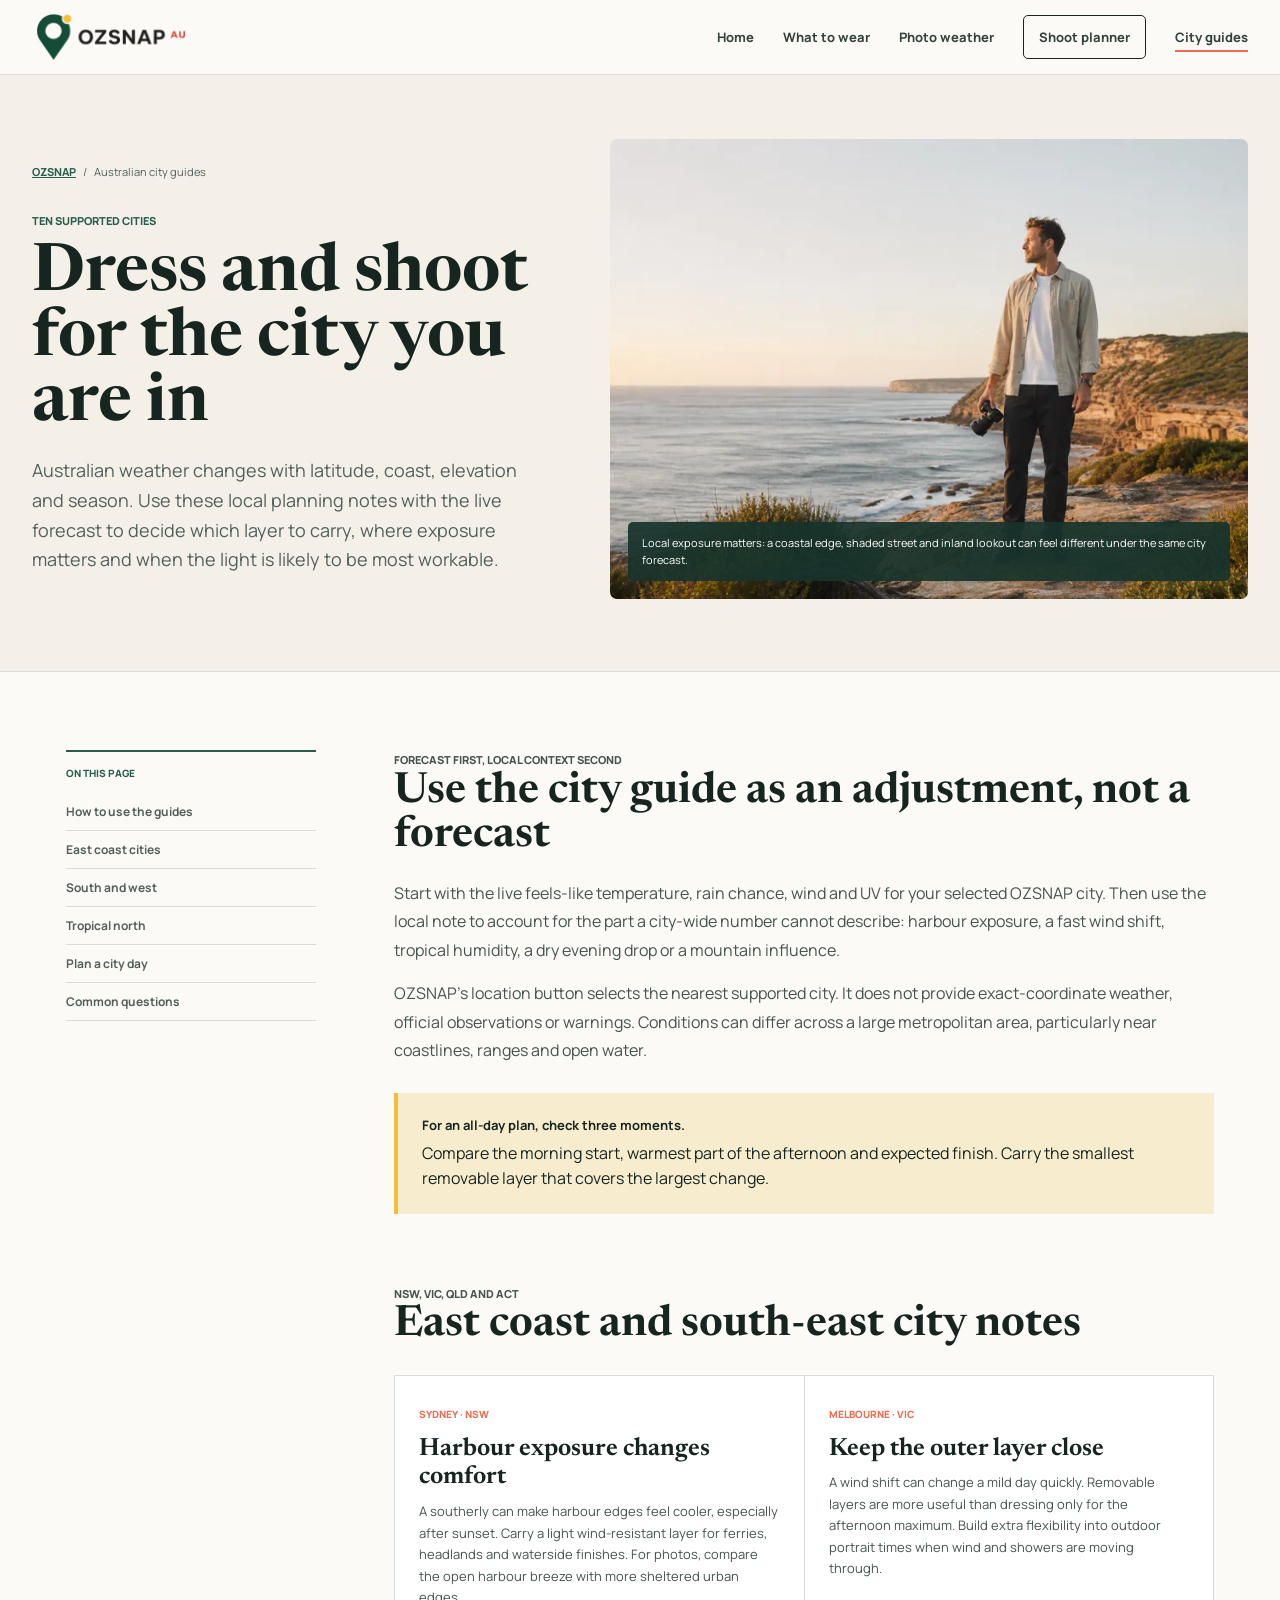
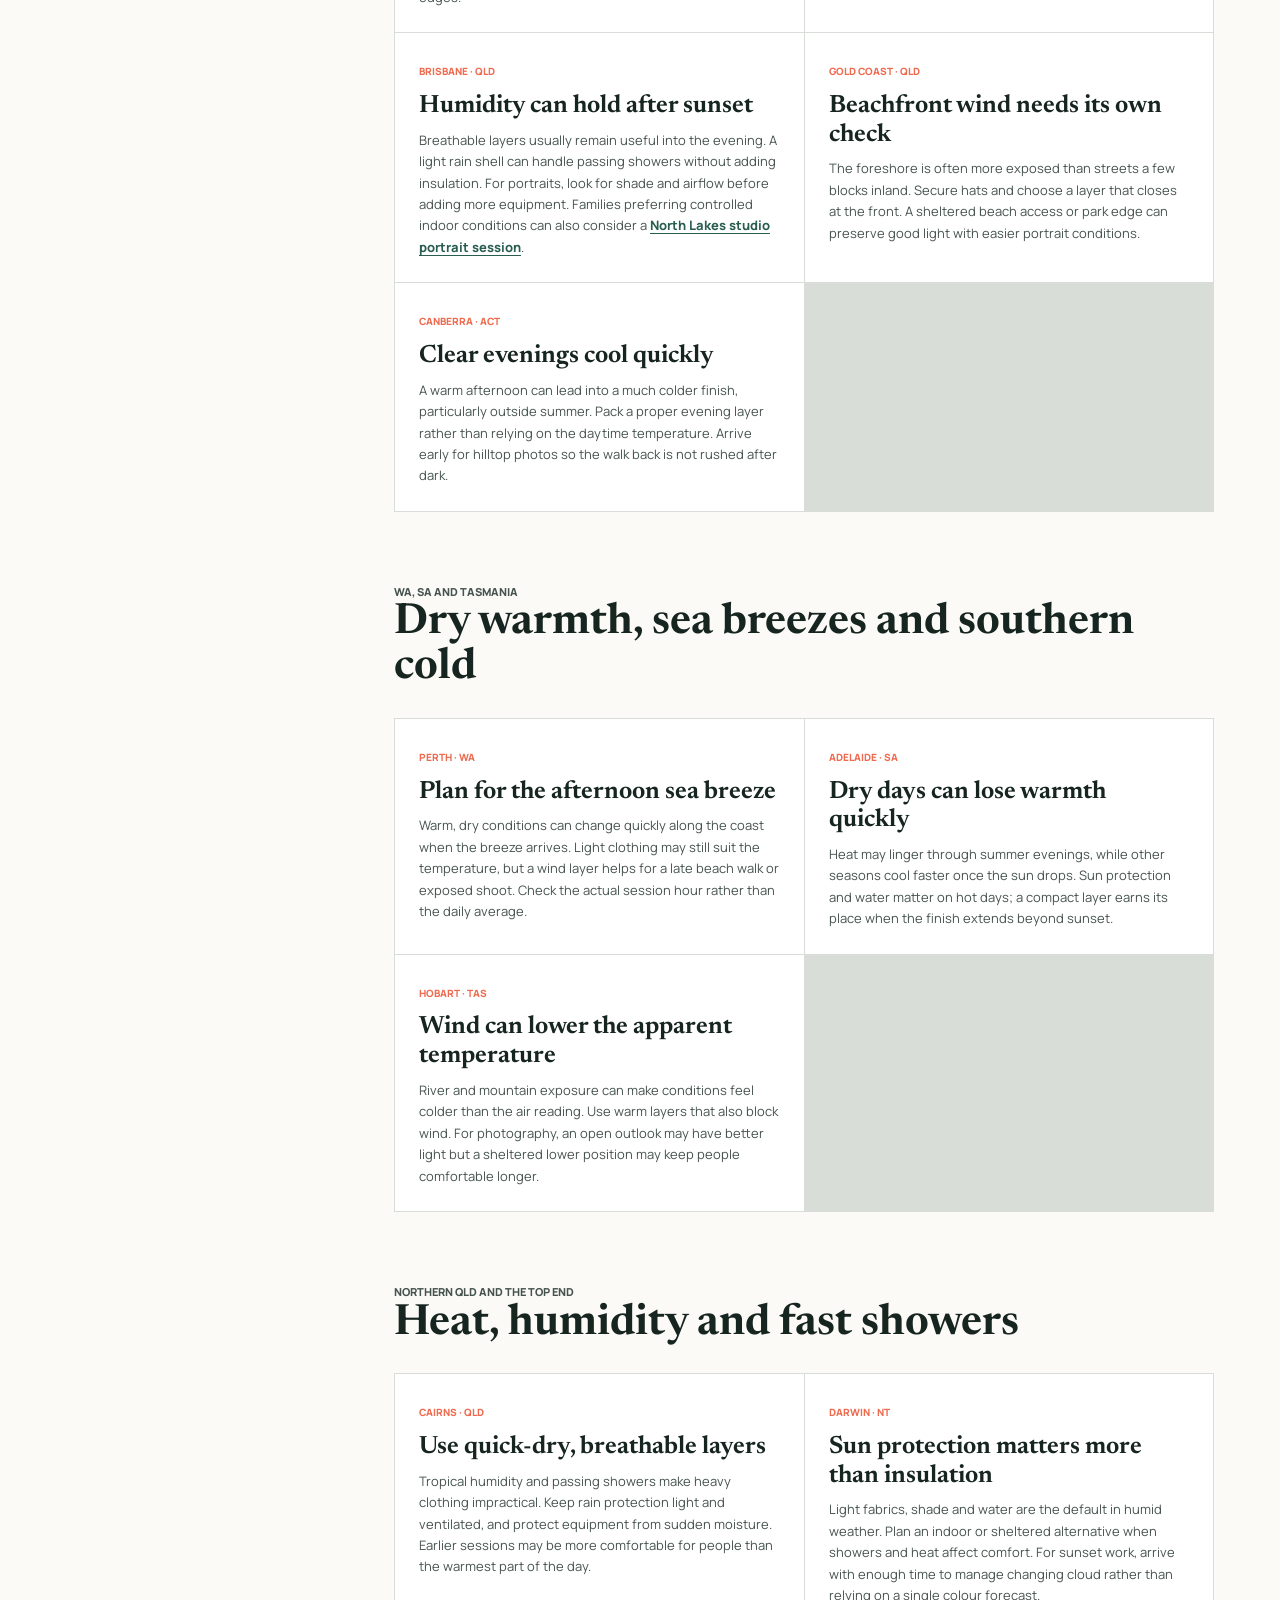
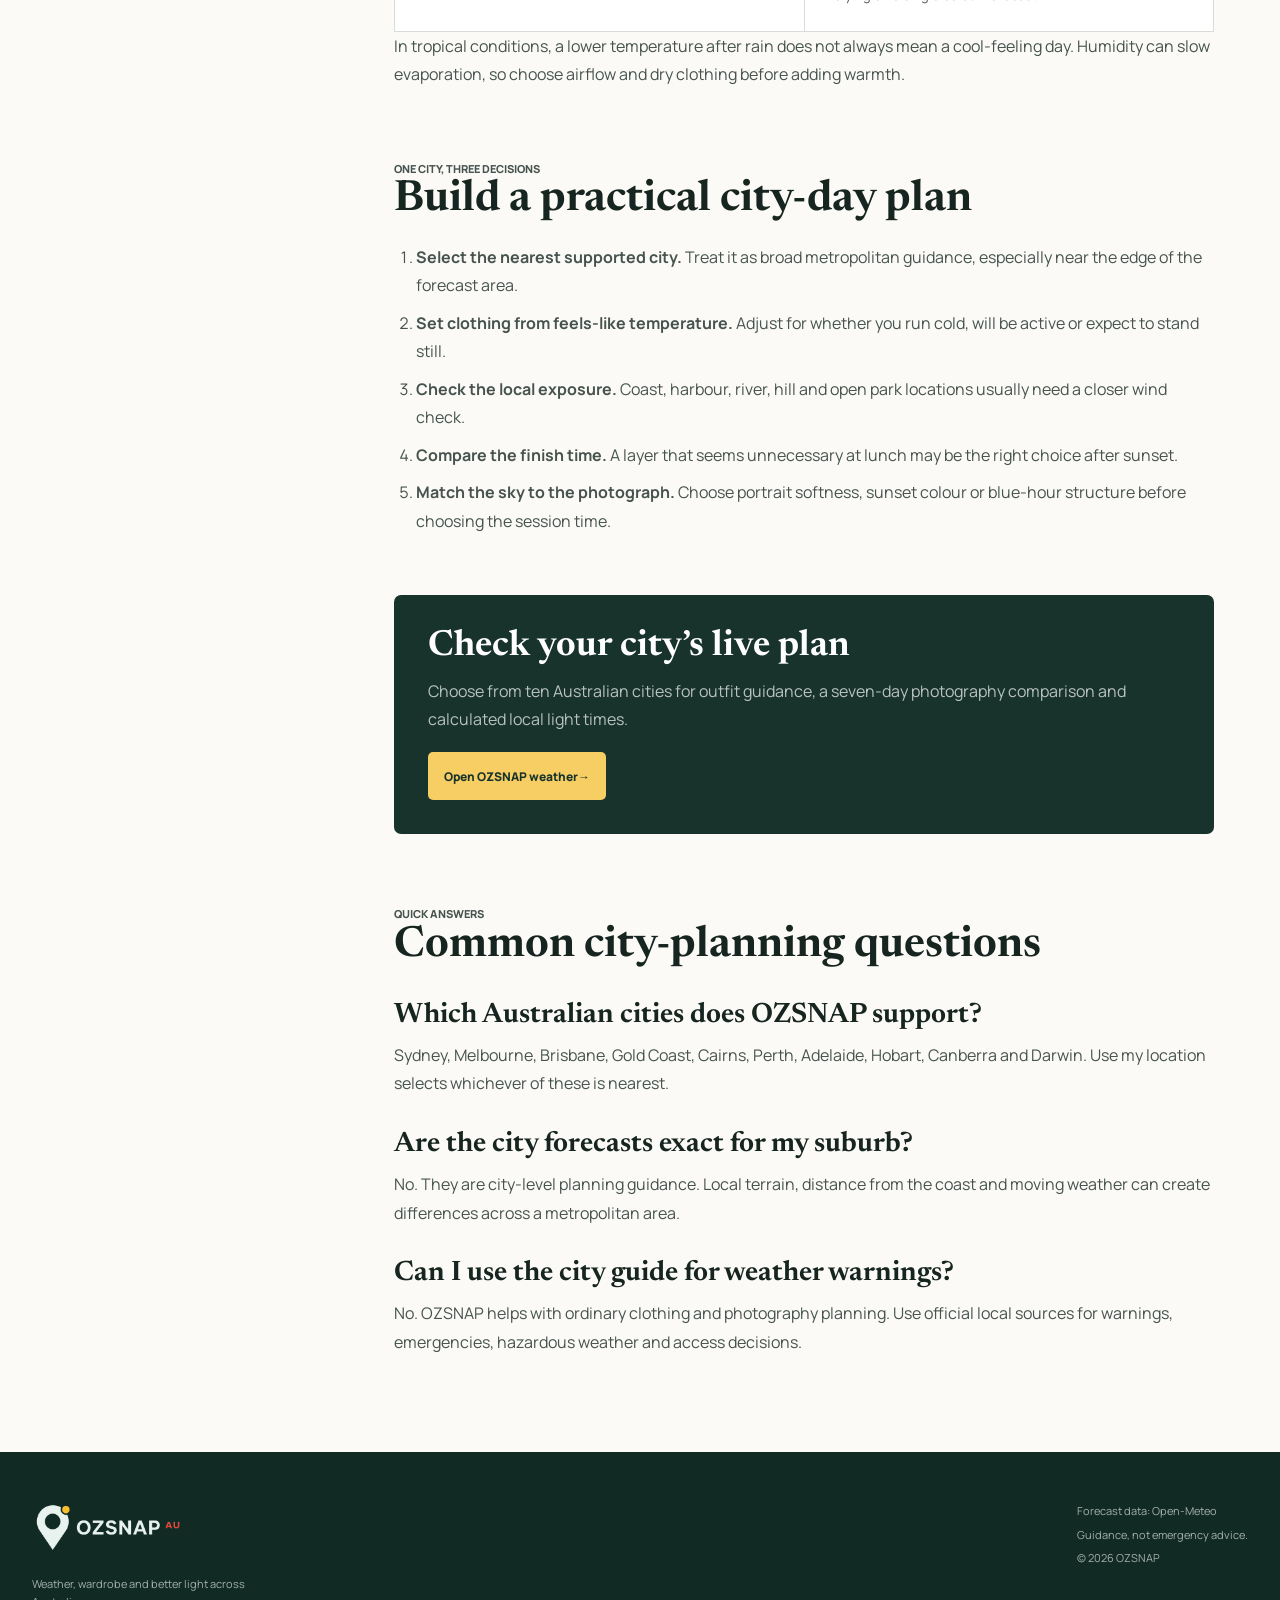
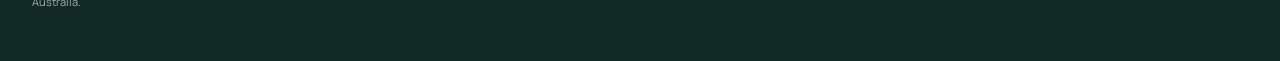
==== australia-city-guides/index.html @ 33b20dc3 "Restructure OZSNAP guides and contextual links" ====
<!DOCTYPE html>
<html lang="en-AU">
<head>
    <meta charset="UTF-8">
    <meta name="viewport" content="width=device-width, initial-scale=1.0">
    <meta name="description" content="Practical weather, clothing and photography planning notes for Sydney, Melbourne, Brisbane, Gold Coast, Cairns, Perth, Adelaide, Hobart, Canberra and Darwin.">
    <meta name="robots" content="index, follow, max-image-preview:large">
    <meta name="theme-color" content="#17332c">
    <link rel="canonical" href="https://ozsnap.com/australia-city-guides/">
    <meta property="og:title" content="Australian City Weather &amp; Photography Guides | OZSNAP">
    <meta property="og:description" content="Plan what to wear and when to shoot in ten Australian cities, with local notes on wind, humidity, temperature range and light.">
    <meta property="og:type" content="website">
    <meta property="og:url" content="https://ozsnap.com/australia-city-guides/">
    <meta property="og:image" content="https://ozsnap.com/assets/photos/coastal-hero.webp">
    <title>Australian City Weather &amp; Photography Guides | OZSNAP</title>
    <link rel="icon" href="/assets/brand/favicon-48.png" sizes="48x48" type="image/png">
    <link rel="preload" href="/assets/fonts/manrope-latin.woff2" as="font" type="font/woff2" crossorigin>
    <link rel="preload" href="/assets/fonts/newsreader-latin.woff2" as="font" type="font/woff2" crossorigin>
    <link rel="stylesheet" href="/style.min.css?v=20260715-1">
    <script type="application/ld+json">
    {
      "@context": "https://schema.org",
      "@graph": [
        {
          "@type": "CollectionPage",
          "@id": "https://ozsnap.com/australia-city-guides/#page",
          "name": "Australian City Weather and Photography Guides",
          "description": "Practical clothing and photography planning notes for ten Australian cities supported by OZSNAP.",
          "dateModified": "2026-07-15",
          "inLanguage": "en-AU",
          "url": "https://ozsnap.com/australia-city-guides/",
          "isPartOf": { "@type": "WebSite", "name": "OZSNAP", "url": "https://ozsnap.com/" },
          "mainEntity": { "@id": "https://ozsnap.com/australia-city-guides/#cities" }
        },
        {
          "@type": "ItemList",
          "@id": "https://ozsnap.com/australia-city-guides/#cities",
          "name": "OZSNAP supported Australian cities",
          "numberOfItems": 10,
          "itemListElement": [
            { "@type": "ListItem", "position": 1, "name": "Sydney, NSW" },
            { "@type": "ListItem", "position": 2, "name": "Melbourne, VIC" },
            { "@type": "ListItem", "position": 3, "name": "Brisbane, QLD" },
            { "@type": "ListItem", "position": 4, "name": "Gold Coast, QLD" },
            { "@type": "ListItem", "position": 5, "name": "Cairns, QLD" },
            { "@type": "ListItem", "position": 6, "name": "Perth, WA" },
            { "@type": "ListItem", "position": 7, "name": "Adelaide, SA" },
            { "@type": "ListItem", "position": 8, "name": "Hobart, TAS" },
            { "@type": "ListItem", "position": 9, "name": "Canberra, ACT" },
            { "@type": "ListItem", "position": 10, "name": "Darwin, NT" }
          ]
        },
        {
          "@type": "BreadcrumbList",
          "itemListElement": [
            { "@type": "ListItem", "position": 1, "name": "OZSNAP", "item": "https://ozsnap.com/" },
            { "@type": "ListItem", "position": 2, "name": "Australian city guides", "item": "https://ozsnap.com/australia-city-guides/" }
          ]
        }
      ]
    }
    </script>
</head>
<body>
    <a class="skip-link" href="#guide-content">Skip to city guides</a>
    <header class="site-header">
        <div class="header-inner page-shell">
            <a class="brand" href="/" aria-label="OZSNAP home"><img class="brand-logo" src="/assets/brand/ozsnap-logo-320.webp" srcset="/assets/brand/ozsnap-logo-320.webp 320w, /assets/brand/ozsnap-logo.webp 480w" sizes="158px" width="480" height="160" alt="OZSNAP AU"></a>
            <button class="menu-toggle" id="menu-toggle" type="button" aria-label="Open navigation" aria-expanded="false" aria-controls="site-nav"><span></span><span></span><span></span></button>
            <nav class="site-nav" id="site-nav" aria-label="Primary navigation">
                <a href="/">Home</a>
                <a href="/what-to-wear-by-temperature/">What to wear</a>
                <a href="/photography-weather-guide/">Photo weather</a>
                <a href="/golden-hour-calculator/" class="nav-action">Shoot planner</a>
                <a href="/australia-city-guides/" aria-current="page">City guides</a>
            </nav>
        </div>
    </header>

    <main class="guide-main" id="guide-content">
        <section class="guide-hero">
            <div class="guide-hero-inner page-shell">
                <div>
                    <nav class="guide-breadcrumbs" aria-label="Breadcrumb"><a href="/">OZSNAP</a><span>/</span><span>Australian city guides</span></nav>
                    <p class="section-label">Ten supported cities</p>
                    <h1>Dress and shoot for the city you are in</h1>
                    <p class="guide-lede">Australian weather changes with latitude, coast, elevation and season. Use these local planning notes with the live forecast to decide which layer to carry, where exposure matters and when the light is likely to be most workable.</p>
                </div>
                <figure class="guide-hero-visual">
                    <img src="/assets/photos/coastal-hero.webp" srcset="/assets/photos/coastal-hero-960.webp 960w, /assets/photos/coastal-hero.webp 1920w" sizes="(max-width: 920px) 100vw, 620px" width="1920" height="1024" alt="Photographer looking across an Australian coastal landscape in evening light">
                    <figcaption class="guide-visual-caption">Local exposure matters: a coastal edge, shaded street and inland lookout can feel different under the same city forecast.</figcaption>
                </figure>
            </div>
        </section>

        <div class="guide-content page-shell">
            <nav class="guide-toc" aria-label="On this page">
                <p>On this page</p>
                <a href="#how-to-use">How to use the guides</a>
                <a href="#east-coast">East coast cities</a>
                <a href="#south-and-west">South and west</a>
                <a href="#tropical-north">Tropical north</a>
                <a href="#trip-planning">Plan a city day</a>
                <a href="#common-questions">Common questions</a>
            </nav>

            <article class="guide-article">
                <section id="how-to-use">
                    <p class="section-label">Forecast first, local context second</p>
                    <h2>Use the city guide as an adjustment, not a forecast</h2>
                    <p>Start with the live feels-like temperature, rain chance, wind and UV for your selected OZSNAP city. Then use the local note to account for the part a city-wide number cannot describe: harbour exposure, a fast wind shift, tropical humidity, a dry evening drop or a mountain influence.</p>
                    <p>OZSNAP’s location button selects the nearest supported city. It does not provide exact-coordinate weather, official observations or warnings. Conditions can differ across a large metropolitan area, particularly near coastlines, ranges and open water.</p>
                    <div class="guide-note"><strong>For an all-day plan, check three moments.</strong>Compare the morning start, warmest part of the afternoon and expected finish. Carry the smallest removable layer that covers the largest change.</div>
                </section>

                <section id="east-coast">
                    <p class="section-label">NSW, VIC, QLD and ACT</p>
                    <h2>East coast and south-east city notes</h2>
                    <div class="guide-data-grid">
                        <article><span>Sydney · NSW</span><h3>Harbour exposure changes comfort</h3><p>A southerly can make harbour edges feel cooler, especially after sunset. Carry a light wind-resistant layer for ferries, headlands and waterside finishes. For photos, compare the open harbour breeze with more sheltered urban edges.</p></article>
                        <article><span>Melbourne · VIC</span><h3>Keep the outer layer close</h3><p>A wind shift can change a mild day quickly. Removable layers are more useful than dressing only for the afternoon maximum. Build extra flexibility into outdoor portrait times when wind and showers are moving through.</p></article>
                        <article><span>Brisbane · QLD</span><h3>Humidity can hold after sunset</h3><p>Breathable layers usually remain useful into the evening. A light rain shell can handle passing showers without adding insulation. For portraits, look for shade and airflow before adding more equipment. Families preferring controlled indoor conditions can also consider a <a href="https://sweetlifephotography.com.au/" target="_blank" rel="noopener noreferrer">North Lakes studio portrait session</a>.</p></article>
                        <article><span>Gold Coast · QLD</span><h3>Beachfront wind needs its own check</h3><p>The foreshore is often more exposed than streets a few blocks inland. Secure hats and choose a layer that closes at the front. A sheltered beach access or park edge can preserve good light with easier portrait conditions.</p></article>
                        <article><span>Canberra · ACT</span><h3>Clear evenings cool quickly</h3><p>A warm afternoon can lead into a much colder finish, particularly outside summer. Pack a proper evening layer rather than relying on the daytime temperature. Arrive early for hilltop photos so the walk back is not rushed after dark.</p></article>
                    </div>
                </section>

                <section id="south-and-west">
                    <p class="section-label">WA, SA and Tasmania</p>
                    <h2>Dry warmth, sea breezes and southern cold</h2>
                    <div class="guide-data-grid">
                        <article><span>Perth · WA</span><h3>Plan for the afternoon sea breeze</h3><p>Warm, dry conditions can change quickly along the coast when the breeze arrives. Light clothing may still suit the temperature, but a wind layer helps for a late beach walk or exposed shoot. Check the actual session hour rather than the daily average.</p></article>
                        <article><span>Adelaide · SA</span><h3>Dry days can lose warmth quickly</h3><p>Heat may linger through summer evenings, while other seasons cool faster once the sun drops. Sun protection and water matter on hot days; a compact layer earns its place when the finish extends beyond sunset.</p></article>
                        <article><span>Hobart · TAS</span><h3>Wind can lower the apparent temperature</h3><p>River and mountain exposure can make conditions feel colder than the air reading. Use warm layers that also block wind. For photography, an open outlook may have better light but a sheltered lower position may keep people comfortable longer.</p></article>
                    </div>
                </section>

                <section id="tropical-north">
                    <p class="section-label">Northern QLD and the Top End</p>
                    <h2>Heat, humidity and fast showers</h2>
                    <div class="guide-data-grid">
                        <article><span>Cairns · QLD</span><h3>Use quick-dry, breathable layers</h3><p>Tropical humidity and passing showers make heavy clothing impractical. Keep rain protection light and ventilated, and protect equipment from sudden moisture. Earlier sessions may be more comfortable for people than the warmest part of the day.</p></article>
                        <article><span>Darwin · NT</span><h3>Sun protection matters more than insulation</h3><p>Light fabrics, shade and water are the default in humid weather. Plan an indoor or sheltered alternative when showers and heat affect comfort. For sunset work, arrive with enough time to manage changing cloud rather than relying on a single colour forecast.</p></article>
                    </div>
                    <p>In tropical conditions, a lower temperature after rain does not always mean a cool-feeling day. Humidity can slow evaporation, so choose airflow and dry clothing before adding warmth.</p>
                </section>

                <section id="trip-planning">
                    <p class="section-label">One city, three decisions</p>
                    <h2>Build a practical city-day plan</h2>
                    <ol>
                        <li><strong>Select the nearest supported city.</strong> Treat it as broad metropolitan guidance, especially near the edge of the forecast area.</li>
                        <li><strong>Set clothing from feels-like temperature.</strong> Adjust for whether you run cold, will be active or expect to stand still.</li>
                        <li><strong>Check the local exposure.</strong> Coast, harbour, river, hill and open park locations usually need a closer wind check.</li>
                        <li><strong>Compare the finish time.</strong> A layer that seems unnecessary at lunch may be the right choice after sunset.</li>
                        <li><strong>Match the sky to the photograph.</strong> Choose portrait softness, sunset colour or blue-hour structure before choosing the session time.</li>
                    </ol>
                    <div class="guide-cta"><h2>Check your city’s live plan</h2><p>Choose from ten Australian cities for outfit guidance, a seven-day photography comparison and calculated local light times.</p><a href="/#today">Open OZSNAP weather <span aria-hidden="true">→</span></a></div>
                </section>

                <section id="common-questions">
                    <p class="section-label">Quick answers</p>
                    <h2>Common city-planning questions</h2>
                    <h3>Which Australian cities does OZSNAP support?</h3>
                    <p>Sydney, Melbourne, Brisbane, Gold Coast, Cairns, Perth, Adelaide, Hobart, Canberra and Darwin. Use my location selects whichever of these is nearest.</p>
                    <h3>Are the city forecasts exact for my suburb?</h3>
                    <p>No. They are city-level planning guidance. Local terrain, distance from the coast and moving weather can create differences across a metropolitan area.</p>
                    <h3>Can I use the city guide for weather warnings?</h3>
                    <p>No. OZSNAP helps with ordinary clothing and photography planning. Use official local sources for warnings, emergencies, hazardous weather and access decisions.</p>
                </section>
            </article>
        </div>
    </main>

    <footer class="site-footer">
        <div class="footer-inner page-shell">
            <div class="footer-brand"><a class="brand footer-logo" href="/" aria-label="OZSNAP home"><img class="brand-logo" src="/assets/brand/ozsnap-logo-light.webp" width="480" height="160" alt="OZSNAP AU"></a><p>Weather, wardrobe and better light across Australia.</p></div>
            <div class="footer-meta"><p>Forecast data: Open-Meteo</p><p>Guidance, not emergency advice.</p><p>&copy; 2026 OZSNAP</p></div>
        </div>
    </footer>
    <script>
    (() => {
        const button = document.getElementById("menu-toggle");
        const nav = document.getElementById("site-nav");
        const close = () => { button.setAttribute("aria-expanded", "false"); button.setAttribute("aria-label", "Open navigation"); nav.classList.remove("open"); document.body.classList.remove("nav-open"); };
        button.addEventListener("click", () => { const open = button.getAttribute("aria-expanded") !== "true"; button.setAttribute("aria-expanded", String(open)); button.setAttribute("aria-label", open ? "Close navigation" : "Open navigation"); nav.classList.toggle("open", open); document.body.classList.toggle("nav-open", open); });
        nav.addEventListener("click", event => { if (event.target.closest("a")) close(); });
        window.addEventListener("resize", () => { if (window.innerWidth > 920) close(); });
        document.addEventListener("keydown", event => { if (event.key === "Escape" && nav.classList.contains("open")) { close(); button.focus(); } });
    })();
    </script>
</body>
</html>
---- style.min.css ----
@keyframes pulse{0%{opacity:.48}to{opacity:1}}@font-face{font-family:"Manrope";src:url(/assets/fonts/manrope-latin.woff2)format("woff2");font-display:swap;font-style:normal;font-weight:400 800}@font-face{font-family:"Newsreader";src:url(/assets/fonts/newsreader-latin.woff2)format("woff2");font-display:swap;font-style:normal;font-weight:400 700}:root{--ink:#172521;--ink-soft:#52605c;--forest:#17332c;--forest-2:#285d50;--forest-3:#3e7868;--sun:#f2bd38;--coral:#ef6b50;--coral-text:#a6422e;--sky:#eaf2f2;--paper:#fbfaf7;--warm:#f4f0e8;--line:#d8ddd8;--line-dark:#b9c3be;--white:#ffffff;--shadow:0 20px 54px rgba(29, 45, 39, 0.12);--page:1380px;--ease:cubic-bezier(0.22, 1, 0.36, 1)}*,::after,::before{box-sizing:border-box}body,html{overflow-x:hidden}html{scroll-behavior:smooth;scroll-padding-top:86px}body{color:var(--ink);background:var(--paper);font-family:"Manrope",sans-serif;font-size:16px;line-height:1.6;letter-spacing:0;-webkit-font-smoothing:antialiased}body.nav-open{overflow:hidden}button,input,select{font:inherit;letter-spacing:0}a,button,input[type=date],select,summary{-webkit-tap-highlight-color:transparent}button,input[type=date],select,summary{cursor:pointer}img{display:block;max-width:100%}body,dd,dl,fieldset,figure,h1,h2,h3,p{margin:0}h1,h2,h3{font-family:"Newsreader",serif;font-weight:650;letter-spacing:0}h2{font-size:48px;line-height:1.04}h3{font-size:28px;line-height:1.15}a{color:inherit}:focus-visible{outline:3px solid var(--coral);outline-offset:3px}.page-shell{width:min(calc(100% - 64px),var(--page));margin-inline:auto}.visually-hidden{position:absolute!important;width:1px!important;height:1px!important;padding:0!important;margin:-1px!important;overflow:hidden!important;clip:rect(0,0,0,0)!important;white-space:nowrap!important;border:0!important}.skip-link{position:fixed;top:12px;left:12px;z-index:1000;padding:10px 14px;color:var(--white);background:var(--forest);transform:translateY(-150%)}.skip-link:focus{transform:translateY(0)}.site-header{position:sticky;top:0;z-index:100;min-height:74px;border-bottom:1px solid rgba(23,37,33,.12);background:rgba(251,250,247,.96);backdrop-filter:blur(10px)}.header-inner{min-height:74px;display:flex;align-items:center;justify-content:space-between;gap:32px}.brand,.site-nav a{display:inline-flex;align-items:center;min-height:44px;text-decoration:none}.brand-logo{width:158px;height:auto}.site-nav{display:flex;align-items:center;gap:29px}.site-nav a{position:relative;color:#35433f;font-size:13px;font-weight:750}.site-nav a:not(.nav-action)::after{content:"";position:absolute;right:0;bottom:7px;left:0;height:2px;background:var(--coral);transform:scaleX(0);transform-origin:left;transition:transform 180ms var(--ease)}.site-nav a:focus-visible::after,.site-nav a:hover::after,.site-nav a[aria-current=page]::after{transform:scaleX(1)}.site-nav .nav-action{padding:0 15px;border:1px solid var(--ink);border-radius:5px;transition:color 180ms ease,background-color 180ms ease}.site-nav .nav-action:hover{color:var(--white);background:var(--forest)}.menu-toggle{display:none;width:44px;height:44px;padding:0;border:0;background:0 0}.menu-toggle span{display:block;width:21px;height:2px;margin:5px auto;background:var(--ink);transition:transform 180ms ease,opacity 180ms ease}.hero-stage{position:relative;min-height:680px;overflow:hidden;border-bottom:1px solid rgba(23,37,33,.14);background:#e8e7e1}.hero-media{position:absolute;inset:0}.hero-media img{width:100%;height:100%;object-fit:cover;object-position:center 49%}.hero-layout{position:relative;z-index:1;min-height:680px;display:grid;grid-template-columns:minmax(0,1fr) 390px;align-items:center;gap:48px;padding-block:66px 42px}.hero-copy{align-self:center;max-width:700px}.eyebrow,.section-label{color:var(--forest-2);font-size:11px;font-weight:800;line-height:1.35;text-transform:uppercase}.eyebrow{display:flex;align-items:center;gap:10px;margin-bottom:18px}.live-dot{width:8px;height:8px;border-radius:50%;background:var(--coral);box-shadow:0 0 0 5px rgba(239,107,80,.15)}.hero-copy h1{max-width:660px;margin-bottom:23px;font-size:76px;line-height:.96;text-wrap:balance}.hero-copy h1 span{color:var(--forest-2)}.intro-text{max-width:520px;color:#2f3d39;font-size:18px;line-height:1.55}.city-picker{max-width:520px;margin-top:29px}.city-picker>label,.form-row>label,.light-preference legend,.preference-bar legend{display:block;margin-bottom:8px;color:#35433f;font-size:11px;font-weight:800;line-height:1.3;text-transform:uppercase}.picker-row{display:grid;grid-template-columns:minmax(0,1fr) auto;gap:8px}.select-wrap{position:relative}.select-wrap::after{content:"⌄";position:absolute;right:15px;top:50%;color:var(--ink-soft);font-size:17px;line-height:1;pointer-events:none;transform:translateY(-58%)}input[type=date],select{width:100%;padding:0 44px 0 14px;border:1px solid #aeb9b4;border-radius:5px;color:var(--ink);background:var(--white);appearance:none}input[type=date]{min-height:50px;padding:0 14px;appearance:auto}.calculate-button,.location-button,select{min-height:50px}.calculate-button,.copy-kit-button,.location-button{border:1px solid var(--forest);border-radius:5px;font-size:13px;font-weight:750;transition:color 180ms ease,background-color 180ms ease,transform 180ms var(--ease)}.location-button{display:inline-flex;align-items:center;gap:9px;padding:0 16px;color:var(--white);background:var(--forest)}.calculate-button:hover,.copy-kit-button:hover,.location-button:hover{color:var(--white);background:var(--forest-2)}.calculate-button:active,.copy-kit-button:active,.location-button:active{transform:translateY(1px)}.location-button:disabled{cursor:wait;opacity:.65}.location-target{width:13px;height:13px;border:2px solid currentColor;border-radius:50%;box-shadow:inset 0 0 0 3px currentColor}.city-quick-list{display:flex;gap:14px;margin-top:9px;overflow-x:auto;scrollbar-width:none}.city-quick-list::-webkit-scrollbar{display:none}.city-chip{flex:0 0 auto;min-height:44px;padding:0 2px;border:0;border-bottom:2px solid transparent;color:#4a5854;background:0 0;font-size:12px;font-weight:750}.city-chip.active,.city-chip:hover{border-color:var(--forest-2);color:var(--ink)}.weather-status{min-height:36px;display:flex;align-items:center;gap:9px;margin-top:10px;color:#46534f;font-size:12px}.status-indicator{width:7px;height:7px;flex:0 0 auto;border-radius:50%;background:#7e8c88}.weather-status.live .status-indicator{background:#187b54}.weather-status.saved .status-indicator{background:#a87500}.weather-status.error .status-indicator{background:#b5412e}.conditions-panel{align-self:center;padding:28px;border-radius:7px;color:var(--white);background:var(--forest);box-shadow:var(--shadow)}.conditions-panel .section-label,.footer-links a:hover{color:#f7ce63}.panel-heading{display:flex;align-items:flex-start;justify-content:space-between;gap:20px}.panel-heading h2{margin-top:5px;font-size:27px}.hero-temperature{font-family:"Newsreader",serif;font-size:42px;font-weight:650;line-height:1}.hero-condition{margin-top:8px;padding-bottom:19px;border-bottom:1px solid rgba(255,255,255,.2);color:rgba(255,255,255,.76);font-size:13px}.condition-grid{display:grid;grid-template-columns:1fr 1fr;gap:0 20px;padding-block:15px}.condition-grid>div,.hero-light-glance{display:flex;justify-content:space-between}.condition-grid>div{min-height:43px;align-items:center;gap:8px;border-bottom:1px solid rgba(255,255,255,.12)}.condition-grid dt{color:rgba(255,255,255,.66);font-size:11px}.condition-grid dd,.local-note p{font-size:13px;font-weight:800}.hero-light-glance{align-items:baseline;gap:20px;margin-top:3px;padding:15px 0;border-bottom:1px solid rgba(255,255,255,.2)}.hero-light-glance span{color:rgba(255,255,255,.7);font-size:11px}.hero-light-glance strong{color:#f7ce63;font-size:13px}.local-note{display:grid;grid-template-columns:26px 1fr;gap:11px;padding-top:17px}.local-note>span{width:24px;height:24px;display:grid;place-items:center;border:1px solid rgba(255,255,255,.35);border-radius:50%;color:#f7ce63}.local-note p{margin-bottom:3px;color:rgba(255,255,255,.58);font-size:10px;text-transform:uppercase}.local-note strong{display:block;font-size:12px;font-weight:650;line-height:1.5}.current-band{background:var(--warm)}.outfit-panel{min-height:560px;display:grid;grid-template-columns:minmax(0,1fr) 360px minmax(240px,.58fr);align-items:center;gap:54px;padding-block:64px}.outfit-copy{max-width:560px}.outfit-copy>.section-label{margin-bottom:16px}.recommendation-label{margin-bottom:7px;color:var(--coral-text);font-size:12px;font-weight:800;text-transform:uppercase}.outfit-level-row{display:flex;justify-content:space-between;gap:20px;color:var(--ink-soft);font-size:12px;font-weight:750}.outfit-meter{display:grid;grid-template-columns:repeat(10,1fr);gap:4px;margin-block:12px 22px}.outfit-meter span{height:6px;background:#d5dad5}.outfit-meter span.active:nth-child(-n+3){background:var(--forest-3)}.outfit-meter span.active:nth-child(n+4):nth-child(-n+7){background:var(--sun)}.outfit-meter span.active:nth-child(n+8){background:var(--coral)}.outfit-copy h2{max-width:570px;font-size:48px}.outfit-copy #outfit-detail{max-width:550px;margin-top:14px;color:var(--ink-soft);line-height:1.7}.text-link{min-height:44px;display:inline-flex;align-items:center;gap:10px;margin-top:22px;color:var(--forest-2);font-size:13px;font-weight:800;text-decoration-thickness:1px;text-underline-offset:4px}.text-link span{transition:transform 180ms var(--ease)}.text-link:hover span{transform:translateX(4px)}.outfit-visual{position:relative;height:450px;overflow:hidden;border-radius:7px;background:var(--forest)}.outfit-visual img{object-position:center top;transition:opacity 180ms ease,transform 400ms var(--ease)}.outfit-visual.loading img{opacity:.58}.outfit-visual:hover img{transform:scale(1.015)}.outfit-visual figcaption{position:absolute;right:14px;bottom:14px;left:14px;padding:10px 12px;border-radius:4px;color:var(--white);background:rgba(23,51,44,.9);font-size:11px;line-height:1.45}.essential-tip{align-self:end;display:grid;grid-template-columns:42px 1fr;gap:14px;padding:22px 0 6px;border-top:1px solid var(--line-dark)}.segmented-control label,.tip-number{display:grid;place-items:center;font-size:11px}.essential-tip p,.tip-number{color:var(--forest-2);font-weight:800}.tip-number{width:38px;height:38px;border:1px solid var(--forest-2);border-radius:50%}.essential-tip p{margin-bottom:5px;font-size:10px;text-transform:uppercase}.essential-tip strong{display:block;font-size:14px;line-height:1.6}.day-kit-section,.field-guide-section,.forecast-section,.light-section,.method-section,.planner-section,.questions-section{padding-block:84px}.forecast-section{background:var(--white)}.section-heading-row{display:flex;align-items:end;justify-content:space-between;gap:56px;margin-bottom:38px}.section-heading-row .section-label{margin-bottom:10px}.section-heading-row>p{max-width:430px;color:var(--ink-soft);line-height:1.65}.forecast-editorial{display:grid;grid-template-columns:minmax(0,1fr) 340px;gap:34px}.forecast-grid{min-width:0;display:grid;grid-template-columns:repeat(7,minmax(102px,1fr));gap:8px}.forecast-card{min-width:0;min-height:304px;display:flex;flex-direction:column;align-items:flex-start;padding:18px 14px;border:1px solid var(--line);border-radius:6px;color:var(--ink);background:var(--white);text-align:left;transition:border-color 180ms ease,background-color 180ms ease,transform 180ms var(--ease)}.forecast-card:hover{border-color:var(--forest-3);transform:translateY(-2px)}.forecast-card.selected{border-color:var(--forest-2);background:#f2f6f3;box-shadow:inset 0 3px 0 var(--forest-2)}.forecast-day{color:var(--forest-2);font-size:10px;font-weight:850;text-transform:uppercase}.forecast-icon{min-height:54px;display:flex;align-items:center;color:var(--forest-2);font-family:"Newsreader",serif;font-size:32px}.forecast-temp{display:block;font-family:"Newsreader",serif;font-size:25px;line-height:1}.forecast-temp small{color:var(--ink-soft);font-size:15px;font-weight:500}.forecast-outfit{min-height:58px;display:flex;flex-direction:column;align-items:flex-start;margin-top:19px;color:var(--ink);font-size:11px;font-weight:750;line-height:1.45}.forecast-rain{margin-top:auto;color:var(--ink-soft);font-size:10px}.forecast-skeleton{min-height:304px;border:1px solid var(--line);border-radius:6px;background:#f1f3f0;animation:pulse 1.2s ease-in-out infinite alternate}.forecast-error{grid-column:1/-1;padding:28px;border:1px solid var(--line);color:var(--ink-soft)}.forecast-photo{position:relative;min-height:304px;overflow:hidden;border-radius:7px}.forecast-photo img,.guide-hero-visual>img,.outfit-visual img{width:100%;height:100%;object-fit:cover}.forecast-photo figcaption{position:absolute;right:16px;bottom:16px;left:16px;padding:12px 14px;border-radius:5px;color:var(--ink);background:rgba(255,255,255,.92);font-size:11px;line-height:1.5}.day-kit-section{background:var(--sky)}.preference-bar{display:grid;grid-template-columns:1fr 1fr;gap:26px;margin-bottom:32px;padding-block:22px;border-top:1px solid #bbcaca;border-bottom:1px solid #bbcaca}.best-days-heading fieldset,.light-preference,.preference-bar fieldset{min-width:0;padding:0;border:0}.segmented-control{display:grid;grid-auto-flow:column;grid-auto-columns:1fr;border:1px solid #aeb9b4;border-radius:5px;overflow:hidden;background:var(--white)}.segmented-control input{position:absolute;opacity:0;pointer-events:none}.segmented-control label{min-height:44px;padding:0 12px;border-right:1px solid #c7cfcb;color:var(--ink-soft);font-weight:750;text-align:center;cursor:pointer;transition:color 160ms ease,background-color 160ms ease}.segmented-control label:last-child{border-right:0}.segmented-control input:checked+label{color:var(--white);background:var(--forest)}.segmented-control input:focus-visible+label{box-shadow:inset 0 0 0 3px var(--coral)}.day-kit-layout{display:grid;grid-template-columns:minmax(0,1.6fr) minmax(280px,.65fr);gap:34px}.daypart-wrap{min-width:0}.daypart-heading{display:flex;align-items:baseline;justify-content:space-between;gap:20px;margin-bottom:14px}.daypart-heading p{font-weight:650}.daypart-heading span{color:var(--ink-soft);font-size:11px}.daypart-grid{display:grid;grid-template-columns:repeat(3,1fr);gap:10px}.daypart-card{min-width:0;min-height:260px;display:flex;flex-direction:column;padding:20px;border:1px solid #bdcccc;border-radius:6px;background:rgba(255,255,255,.72)}.daypart-topline{display:flex;align-items:center;justify-content:space-between;gap:12px}.daypart-level,.daypart-topline span{color:var(--forest-2);font-size:10px;font-weight:850;text-transform:uppercase}.daypart-heading p,.daypart-topline strong{font-family:"Newsreader",serif;font-size:24px}.daypart-level{margin-top:24px;color:var(--coral-text)}.daypart-card h3{margin-top:5px;font-size:23px}.daypart-card p:last-child{margin-top:auto;padding-top:18px;color:var(--ink-soft);font-size:11px;line-height:1.55}.packing-list{padding:24px;border-radius:7px;color:var(--white);background:var(--forest)}.packing-list .section-label{margin-bottom:7px;color:#f7ce63}.packing-heading{display:flex;align-items:flex-start;justify-content:space-between;gap:18px;padding-bottom:18px;border-bottom:1px solid rgba(255,255,255,.2)}.packing-heading h3{font-size:25px}.copy-kit-button{min-width:62px;min-height:44px;color:var(--white);border-color:rgba(255,255,255,.55);background:0 0}.packing-list ul{display:grid;gap:0;margin:8px 0 0;padding:0;list-style:none}.packing-list li{position:relative;min-height:44px;display:flex;align-items:center;padding:8px 0 8px 28px;border-bottom:1px solid rgba(255,255,255,.12);font-size:12px;line-height:1.4}.packing-list li::before{content:"";position:absolute;left:0;width:16px;height:16px;border:1px solid rgba(255,255,255,.6);border-radius:3px}.packing-note{margin-top:17px;color:rgba(255,255,255,.65);font-size:10px;line-height:1.5}.light-section{background:#f5f8f6}.light-layout{display:grid;grid-template-columns:minmax(0,1fr) 430px;gap:70px;align-items:stretch}.light-overview{padding-block:12px 26px}.light-overview .section-label{margin-bottom:10px}.light-intro{max-width:620px;margin-top:17px;color:var(--ink-soft);line-height:1.7}.light-timeline{margin-top:53px}.timeline-track{position:relative;height:8px;display:grid;grid-template-columns:48% 34% 18%;overflow:visible;border-radius:8px}.timeline-daylight{background:var(--sun);border-radius:8px 0 0 8px}.timeline-golden{background:var(--coral)}.timeline-blue{background:#5596b3;border-radius:0 8px 8px 0}.timeline-sunset{position:absolute;left:82%;top:50%;width:12px;height:12px;border:3px solid var(--paper);border-radius:50%;background:var(--forest);box-shadow:0 0 0 1px var(--forest);transform:translate(-50%,-50%)}.timeline-labels{display:grid;grid-template-columns:1fr 1fr 1fr;gap:20px;margin-top:22px}.timeline-labels div:nth-child(2){text-align:center}.timeline-labels div:last-child{text-align:right}.photo-facts dt,.timeline-labels span{display:block;color:var(--ink-soft);font-size:9px;font-weight:800;text-transform:uppercase}.timeline-labels strong{display:block;margin-top:4px;font-size:13px}.photo-condition{padding:28px;border:1px solid var(--line);border-radius:7px;background:var(--white)}.photo-condition-topline{display:flex;justify-content:space-between;gap:18px}.photo-condition-topline strong{color:var(--forest-2);font-size:11px}.sky-diagram{position:relative;height:82px;margin-block:22px 14px;overflow:hidden;border-bottom:1px solid var(--line)}.sky-diagram i,.sky-diagram span{position:absolute;bottom:13px;border-radius:24px 24px 8px 8px;background:#dfe9e8}.sky-diagram span{width:90px;height:27px;left:12%}.sky-diagram i{right:12%;width:70px;height:21px;opacity:.72}.sky-diagram b{position:absolute;right:18%;top:5px;width:39px;height:39px;border-radius:50%;background:var(--sun)}.photo-condition h3{margin-top:6px;font-size:26px}.photo-condition>p{margin-top:10px;color:var(--ink-soft);font-size:13px;line-height:1.65}.photo-facts{display:grid;grid-template-columns:1fr 1fr;gap:20px;margin:22px -28px -28px;padding:18px 28px;border-top:1px solid var(--line);background:#fafbf9}.photo-facts dd{margin-top:5px;font-size:15px;font-weight:800}.best-days-tool{margin-top:54px;padding-top:34px;border-top:1px solid var(--line-dark)}.best-days-heading{display:flex;align-items:end;justify-content:space-between;gap:30px;margin-bottom:20px}.best-days-heading .section-label{margin-bottom:8px}.best-days-heading h3{font-size:30px}.goal-control{min-width:260px}.best-days-list{border-top:1px solid var(--line-dark)}.best-day-row{width:100%;min-height:78px;display:grid;grid-template-columns:48px minmax(140px,1fr) repeat(4,minmax(72px,.55fr)) auto;align-items:center;gap:20px;padding:13px 8px;border:0;border-bottom:1px solid var(--line);color:var(--ink);background:0 0;text-align:left;transition:background-color 160ms ease}.best-day-row.active,.best-day-row:hover{background:#e8efeb}.best-day-rank{color:var(--forest-2);font-family:"Newsreader",serif;font-size:28px}.best-day-name span,.best-day-name strong,.score-part span,.score-part strong{display:block}.best-day-name strong{font-size:13px}.best-day-name span,.score-part span{color:var(--ink-soft);font-size:10px}.score-part span{font-size:9px;font-weight:750;text-transform:uppercase}.score-part strong{margin-top:3px;font-size:11px}.best-day-action{color:var(--forest-2);font-size:11px;font-weight:800;white-space:nowrap}.forecast-caveat,.planner-result>p{margin-top:14px;color:var(--ink-soft);font-size:10px}.planner-section{position:relative;min-height:690px;overflow:hidden;background:var(--warm)}.planner-photo{position:absolute;top:0;right:0;bottom:0;width:38%;background:url(/assets/photos/coastal-hero.webp)73%center/cover no-repeat}.planner-shell{position:relative;z-index:1}.planner-heading{max-width:850px}.planner-layout{width:min(890px,68%);display:grid;grid-template-columns:300px minmax(0,1fr);align-items:stretch;gap:18px}.planner-form,.planner-result{border:1px solid var(--line);border-radius:7px;background:rgba(255,255,255,.96)}.planner-form{padding:22px}.form-row+.form-row{margin-top:14px}.form-row input,.form-row select{min-height:46px;font-size:12px}.light-preference{margin-top:16px}.light-preference .segmented-control label{padding-inline:6px}.calculate-button{width:100%;display:flex;align-items:center;justify-content:space-between;margin-top:18px;padding:0 15px;color:var(--white);background:var(--forest)}.planner-result{min-width:0;padding:30px}.result-topline{display:flex;align-items:center;justify-content:space-between;gap:20px}.result-topline>span{padding:5px 8px;border-radius:4px;color:#5c4300;background:#f8dda0;font-size:9px;font-weight:800;text-transform:uppercase}.planner-result h3{margin-top:30px;font-size:32px}.planner-result h3 strong{color:var(--coral)}.planner-result>p{margin-top:8px;font-size:13px}.schedule-line{display:grid;grid-template-columns:auto 1fr auto 1fr auto;align-items:start;margin-top:40px}.schedule-line>div{min-width:56px}.schedule-dot{width:12px;height:12px;display:block;margin-bottom:9px;border:3px solid var(--white);border-radius:50%;background:var(--forest-3);box-shadow:0 0 0 1px var(--forest-3)}.schedule-dot.shoot{background:var(--sun);box-shadow:0 0 0 1px #b88409}.schedule-dot.finish{background:var(--coral);box-shadow:0 0 0 1px #b34732}.schedule-connector{height:1px;margin-top:6px;background:var(--line-dark)}.schedule-line small,.schedule-line strong{display:block}.schedule-line small{color:var(--ink-soft);font-size:8px;font-weight:800;text-transform:uppercase}.schedule-line strong{margin-top:2px;font-size:13px}.result-note{display:grid;grid-template-columns:26px 1fr;gap:12px;margin-top:36px;padding-top:18px;border-top:1px solid var(--line)}.result-note span{width:25px;height:25px;display:grid;place-items:center;border:1px solid var(--line-dark);border-radius:50%;font-family:"Newsreader",serif;font-style:italic}.result-note p{color:var(--ink-soft);font-size:11px;line-height:1.55}.field-guide-section{background:#f5d584}.field-guide-grid{display:grid;grid-template-columns:repeat(4,1fr);border-top:1px solid rgba(86,67,12,.35);border-bottom:1px solid rgba(86,67,12,.35)}.field-card{min-width:0;padding:28px 25px 32px;border-right:1px solid rgba(86,67,12,.25)}.field-card:last-child,.light-comparison article:last-child{border-right:0}.field-icon{width:34px;height:34px;display:grid;place-items:center;margin-bottom:28px;border:1px solid rgba(52,46,24,.5);border-radius:50%;font-size:10px;font-weight:850}.field-card>p:first-of-type{color:#5d511f;font-size:9px;font-weight:800;text-transform:uppercase}.field-card h3{margin-top:4px;font-size:23px}.field-card>p:last-child{margin-top:12px;color:#554c2c;font-size:12px;line-height:1.6}.field-guide-link{color:#40370f}.method-section{background:var(--forest)}.method-layout{display:grid;grid-template-columns:.75fr 1.25fr;gap:80px;color:var(--white)}.method-layout .section-label{margin-bottom:10px;color:#f7ce63}.method-layout h2{max-width:460px}.method-copy{display:grid;grid-template-columns:1fr 1fr;gap:34px}.method-copy p{color:rgba(255,255,255,.72);font-size:14px;line-height:1.75}.questions-section{display:grid;grid-template-columns:.62fr 1.38fr;gap:80px}.questions-intro .section-label{margin-bottom:10px}.question-list{border-top:1px solid var(--line-dark)}.question-list details{border-bottom:1px solid var(--line-dark)}.question-list summary{position:relative;min-height:58px;display:flex;align-items:center;padding:12px 46px 12px 0;font-weight:750;list-style:none}.question-list summary::-webkit-details-marker{display:none}.question-list summary::after{content:"+";position:absolute;right:4px;top:50%;color:var(--forest-2);font-size:24px;font-weight:400;transform:translateY(-50%)}.question-list details[open] summary::after{content:"−"}.question-list details p{max-width:680px;padding:0 44px 20px 0;color:var(--ink-soft);font-size:13px;line-height:1.7}.site-footer{padding-block:50px;color:var(--white);background:#112b24}.footer-inner{display:grid;grid-template-columns:1fr auto;gap:70px}.footer-logo .brand-logo{width:152px}.footer-brand>p,.footer-meta p{color:rgba(255,255,255,.62);font-size:11px}.footer-brand>p{max-width:240px;margin-top:15px}.footer-links{display:flex;flex-direction:column;align-items:flex-start;gap:8px}.footer-links>p{margin-bottom:5px;color:rgba(255,255,255,.5);font-size:9px;font-weight:800;text-transform:uppercase}.footer-links a{min-height:34px;display:inline-flex;align-items:center;font-size:12px;font-weight:750;text-decoration:none}.footer-meta{display:grid;align-content:start;gap:6px}.toast{position:fixed;z-index:200;right:24px;bottom:24px;max-width:min(360px,calc(100% - 48px));padding:12px 16px;border-radius:5px;color:var(--white);background:var(--forest);box-shadow:var(--shadow);font-size:12px;pointer-events:none;opacity:0;transform:translateY(12px);transition:opacity 180ms ease,transform 180ms var(--ease)}.toast.show{opacity:1;transform:translateY(0)}.forecast-outfit small{display:block;margin-top:4px;color:var(--ink-soft);font-size:9px;font-weight:650}.planner-heading>p a{display:inline-block;margin-top:7px;color:var(--forest-2);font-size:12px;font-weight:800;text-underline-offset:3px}.guide-main{background:var(--paper)}.guide-breadcrumbs{display:flex;flex-wrap:wrap;gap:7px;margin-bottom:34px;color:var(--ink-soft);font-size:11px}.guide-header-link{min-height:44px;display:inline-flex;align-items:center;gap:8px;color:var(--forest-2);font-size:12px;font-weight:800;text-decoration-thickness:1px;text-underline-offset:4px}.guide-breadcrumbs a{color:var(--forest-2);font-weight:750}.guide-hero{padding-block:64px 72px;border-bottom:1px solid var(--line);background:var(--warm)}.guide-hero-inner{display:grid;grid-template-columns:minmax(0,.88fr) minmax(420px,1.12fr);align-items:center;gap:76px}.guide-hero .section-label{margin-bottom:13px}.guide-hero h1{max-width:720px;font-size:66px;line-height:.98}.guide-lede{max-width:650px;margin-top:20px;color:var(--ink-soft);font-size:18px;line-height:1.65}.guide-hero-visual{position:relative;height:460px;overflow:hidden;border-radius:7px;background:var(--forest)}.outfit-collage{display:grid;grid-template-columns:repeat(3,1fr);gap:1px}.outfit-collage img,.temperature-row img{width:100%;height:460px;object-fit:cover;object-position:center top}.guide-visual-caption{position:absolute;right:18px;bottom:18px;left:18px;padding:12px 14px;border-radius:5px;color:var(--white);background:rgba(23,51,44,.92);font-size:11px}.guide-content{display:grid;grid-template-columns:250px minmax(0,820px);justify-content:center;gap:78px;padding-block:78px 96px}.guide-toc{position:sticky;top:106px;align-self:start;padding-top:13px;border-top:2px solid var(--forest-2)}.guide-toc>p{margin-bottom:12px;font-size:10px;font-weight:850;text-transform:uppercase}.guide-cta a,.guide-toc a{align-items:center;font-size:12px;text-decoration:none}.guide-toc a{min-height:38px;display:flex;border-bottom:1px solid var(--line);color:var(--ink-soft);font-weight:700}.guide-toc a:hover,.guide-toc>p{color:var(--forest-2)}.guide-article section+section{margin-top:70px}.guide-article h2{margin-bottom:20px;font-size:43px}.guide-article h3{margin:30px 0 10px;font-size:28px}.guide-article li,.guide-article p{color:#46534f;line-height:1.78}.guide-article p+p{margin-top:15px}.guide-article ol,.guide-article ul{display:grid;gap:9px;padding-left:22px}.guide-note{margin-block:28px;padding:22px 24px;border-left:4px solid var(--sun);color:var(--ink);background:#f7edce}.guide-note strong{display:block;margin-bottom:5px;font-size:13px}.temperature-scale{margin-top:28px;border-top:1px solid var(--line-dark)}.temperature-row{display:grid;grid-template-columns:76px 112px minmax(0,1fr);align-items:center;gap:24px;min-height:158px;border-bottom:1px solid var(--line)}.temperature-row>strong{color:var(--forest-2);font-family:"Newsreader",serif;font-size:30px}.temperature-row img{width:92px;height:132px;background:var(--forest)}.temperature-row h3{margin:0 0 5px;font-size:25px}.temperature-row p{font-size:13px;line-height:1.6}.level-kicker{display:block;margin-bottom:3px;color:var(--coral-text);font-size:9px;font-weight:850;text-transform:uppercase}.guide-data-grid{display:grid;grid-template-columns:repeat(2,1fr);gap:1px;margin-top:27px;border:1px solid var(--line);background:var(--line)}.guide-data-grid article{min-height:210px;padding:24px;background:var(--white)}.guide-data-grid article>span,.guide-directory-grid>a>span,.light-comparison span{color:var(--coral);font-size:10px;font-weight:850;text-transform:uppercase}.guide-data-grid h3{margin:10px 0 8px;font-size:25px}.guide-data-grid p{font-size:13px;line-height:1.65}.light-comparison{display:grid;grid-template-columns:repeat(3,1fr);margin-top:28px;border-top:1px solid var(--line-dark);border-bottom:1px solid var(--line-dark)}.light-comparison article{padding:28px 22px;border-right:1px solid var(--line)}.guide-directory-grid>a>span,.light-comparison span{color:var(--forest-2)}.light-comparison h3{margin:8px 0;font-size:25px}.light-comparison p{font-size:12px;line-height:1.65}.guide-cta{margin-top:60px;padding:34px;border-radius:7px;color:var(--white);background:var(--forest)}.guide-cta h2{margin:0;font-size:36px}.guide-cta p{margin-top:10px;color:rgba(255,255,255,.7)}.guide-cta a{min-height:48px;display:inline-flex;margin-top:19px;padding:0 16px;border-radius:5px;color:var(--forest);background:#f7ce63;font-weight:850}.guide-cta a:hover{background:var(--white)}.guide-directory-section{padding-block:76px 88px;border-top:1px solid var(--line);background:var(--paper)}.guide-directory-grid{display:grid;grid-template-columns:repeat(2,minmax(0,1fr));margin-top:34px;border-top:1px solid var(--line-dark);border-left:1px solid var(--line)}.guide-directory-grid>a{min-height:250px;display:flex;flex-direction:column;padding:30px;border-right:1px solid var(--line);border-bottom:1px solid var(--line);color:var(--ink);background:var(--white);text-decoration:none;transition:background-color 180ms ease}.guide-directory-grid>a:hover{background:var(--warm)}.guide-directory-grid>a>span{color:var(--coral-text)}.guide-directory-grid h3{margin-top:18px;font-size:31px}.guide-directory-grid p{max-width:520px;margin-top:10px;color:var(--ink-soft);font-size:13px;line-height:1.7}.guide-directory-grid strong{margin-top:auto;padding-top:24px;color:var(--forest-2);font-size:11px}.photography-resources{display:grid;grid-template-columns:150px minmax(0,680px);gap:24px;margin-top:28px;padding-top:24px;border-top:1px solid var(--line)}.photography-resources>p:last-child{color:var(--ink-soft);font-size:13px;line-height:1.7}.guide-article p a,.guide-data-grid p a,.photography-resources a{color:var(--forest-2);font-weight:750;text-underline-offset:3px}.not-found{min-height:100vh;display:grid;place-content:center;justify-items:start;gap:16px;padding:32px;color:var(--white);background:var(--forest)}.not-found-logo{width:176px;height:auto;margin-bottom:20px}.not-found .section-label{color:#f7ce63}.not-found h1{max-width:720px;font-size:58px;line-height:1}.not-found>p:last-of-type{color:rgba(255,255,255,.7)}.not-found-links{display:flex;flex-wrap:wrap;gap:10px 18px}.not-found-links a,.not-found>a{display:inline-flex;align-items:center}.not-found-links a{min-height:44px;color:#f7ce63;font-size:13px;font-weight:800}.not-found>a{min-height:48px;margin-top:8px;padding:0 16px;border-radius:5px;color:var(--forest);background:#f7ce63;font-size:12px;font-weight:850;text-decoration:none}@media (max-width:1180px){.page-shell{width:min(calc(100% - 48px),var(--page))}.hero-layout{grid-template-columns:minmax(0,1fr) 350px;gap:30px}.hero-copy h1{font-size:66px}.outfit-panel{grid-template-columns:minmax(0,1fr) 320px;gap:42px}.essential-tip{grid-column:1/-1;align-self:auto}.forecast-editorial{grid-template-columns:minmax(0,1fr) 280px}.forecast-grid{grid-template-columns:repeat(7,minmax(112px,1fr));overflow-x:auto;padding-bottom:8px;scroll-snap-type:x proximity}.forecast-card{scroll-snap-align:start}.best-day-row{grid-template-columns:40px minmax(130px,1fr) repeat(3,minmax(66px,.45fr)) auto}.score-part.comfort-part{display:none}.planner-photo{width:32%}.planner-layout{width:73%}}@media (max-width:920px){.outfit-copy h2,h2{font-size:42px}.menu-toggle{display:block;margin-left:auto}.site-nav{position:fixed;top:74px;right:0;bottom:0;left:0;display:flex;flex-direction:column;align-items:stretch;gap:0;padding:20px 24px 48px;background:var(--paper);opacity:0;visibility:hidden;pointer-events:none;transform:translateY(-8px);transition:opacity 180ms ease,transform 220ms var(--ease),visibility 0s linear 220ms}.site-nav.open{opacity:1;visibility:visible;pointer-events:auto;transform:translateY(0);transition-delay:0s}.site-nav .nav-action,.site-nav a{min-height:58px;padding:0;border:0;border-bottom:1px solid var(--line);border-radius:0;font-family:"Newsreader",serif;font-size:24px}.site-nav .nav-action:hover{color:var(--forest-2);background:0 0}.menu-toggle[aria-expanded=true] span:nth-child(1){transform:translateY(7px) rotate(45deg)}.menu-toggle[aria-expanded=true] span:nth-child(2){opacity:0}.menu-toggle[aria-expanded=true] span:nth-child(3){transform:translateY(-7px) rotate(-45deg)}.hero-layout,.hero-stage{min-height:820px}.hero-media img{object-position:59%center;opacity:.56}.hero-layout{grid-template-columns:1fr;align-content:center;gap:32px;padding-block:58px 48px}.hero-copy{max-width:610px}.hero-copy h1{font-size:60px}.conditions-panel{width:min(100%,610px)}.outfit-panel{min-height:0;grid-template-columns:minmax(0,1fr) 300px;padding-block:58px}.outfit-visual{height:400px}.forecast-editorial{grid-template-columns:1fr}.forecast-photo{height:370px}.forecast-photo img{object-position:center 36%}.day-kit-layout,.light-layout{grid-template-columns:1fr}.packing-list{min-height:0}.light-layout{gap:34px}.best-day-row{grid-template-columns:40px minmax(120px,1fr) repeat(2,minmax(62px,.5fr)) auto}.guide-toc>p,.score-part.comfort-part,.score-part.wind-part{display:none}.planner-photo{width:100%;height:320px;top:auto;opacity:.55;background-position:63% 65%}.planner-layout{width:100%}.field-guide-grid{grid-template-columns:repeat(2,1fr)}.field-card:nth-child(2){border-right:0}.field-card:nth-child(-n+2){border-bottom:1px solid rgba(86,67,12,.25)}.guide-hero-inner,.method-layout,.questions-section{grid-template-columns:1fr;gap:38px}.guide-hero-inner{gap:42px}.guide-hero-visual{height:400px}.guide-content{grid-template-columns:1fr;gap:38px}.guide-toc{position:static;display:flex;gap:18px;overflow-x:auto;border-bottom:1px solid var(--line)}.guide-toc a{flex:0 0 auto;border-bottom:0}}@media (max-width:700px){.page-shell{width:min(calc(100% - 32px),var(--page))}h2{font-size:36px}.panel-heading h2,h3{font-size:25px}.brand-logo{width:142px}.hero-layout,.hero-stage{min-height:0}.hero-stage{padding-top:276px;background:var(--warm)}.hero-media{height:276px}.hero-media img{opacity:1;object-position:62%center}.hero-layout{display:block;width:100%;padding:0}.hero-copy{max-width:none;padding:34px 16px 28px}.eyebrow{margin-bottom:13px}.hero-copy h1{margin-bottom:17px;font-size:47px;line-height:.98}.intro-text{font-size:16px}.city-picker{margin-top:24px}.picker-row{grid-template-columns:1fr}.location-button{justify-content:center}.city-quick-list{gap:13px}.weather-status{min-height:44px}.conditions-panel{width:100%;padding:24px 16px;border-radius:0;box-shadow:none}.hero-temperature,.outfit-copy h2{font-size:38px}.condition-grid{gap:0 14px}.condition-grid>div{min-height:46px}.outfit-panel{width:100%;grid-template-columns:1fr;gap:28px;padding:44px 16px}.outfit-visual{width:min(100%,360px);height:420px;margin-inline:auto}.essential-tip{grid-column:auto;margin-top:0}.day-kit-section,.field-guide-section,.forecast-section,.light-section,.method-section,.planner-section,.questions-section{padding-block:58px}.section-heading-row{display:block;margin-bottom:28px}.section-heading-row>p{margin-top:14px;font-size:14px}.forecast-editorial{display:block}.forecast-grid{margin-right:-16px;padding-right:16px;overflow-x:auto;overscroll-behavior-inline:contain;grid-template-columns:repeat(7,128px);scroll-snap-type:x proximity}.forecast-card,.forecast-skeleton{min-height:282px;scroll-snap-align:start}.forecast-photo{height:320px;margin-top:24px}.preference-bar{grid-template-columns:1fr;gap:18px}.segmented-control label{min-height:46px;padding-inline:7px;font-size:10px}.daypart-heading{display:block}.daypart-heading span{display:block;margin-top:3px}.daypart-grid{grid-template-columns:1fr}.daypart-card{min-height:204px}.packing-list{padding:22px 18px}.light-timeline{margin-top:38px}.timeline-labels{grid-template-columns:1fr 1fr;gap:18px}.timeline-labels div:nth-child(2){text-align:right}.timeline-labels div:last-child{text-align:left}.photo-condition{padding:22px 18px}.photo-facts{margin:22px -18px -22px;padding:17px 18px}.best-days-heading{display:block}.goal-control{min-width:0;margin-top:16px}.best-day-row{min-height:86px;grid-template-columns:34px minmax(96px,1fr) minmax(58px,.5fr) auto;gap:10px;padding-inline:3px}.score-part.comfort-part,.score-part.rain-part,.score-part.wind-part{display:none}.best-day-action{font-size:10px}.planner-photo{height:270px}.planner-layout{grid-template-columns:1fr}.planner-form,.planner-result{border-radius:6px}.planner-result{padding:24px 19px}.planner-result h3{font-size:29px}.schedule-line{margin-top:32px}.field-guide-grid{display:grid;grid-auto-flow:column;grid-auto-columns:82%;grid-template-columns:none;overflow-x:auto;scroll-snap-type:x mandatory}.field-card,.field-card:nth-child(-n+2),.field-card:nth-child(2){min-height:300px;border-right:1px solid rgba(86,67,12,.25);border-bottom:0;scroll-snap-align:start}.method-copy{grid-template-columns:1fr;gap:22px}.questions-section{gap:28px}.question-list summary{font-size:14px}.footer-inner{grid-template-columns:1fr;gap:32px}.footer-meta{padding-top:22px;border-top:1px solid rgba(255,255,255,.16)}.guide-hero{padding-block:42px 52px}.guide-breadcrumbs{margin-bottom:24px}.guide-hero h1{font-size:46px}.guide-lede{font-size:16px}.guide-hero-visual,.outfit-collage img{height:330px}.guide-content{padding-block:52px 70px}.guide-article section+section{margin-top:54px}.guide-article h2{font-size:36px}.temperature-row{grid-template-columns:52px 76px minmax(0,1fr);gap:12px;min-height:142px}.temperature-row>strong{font-size:24px}.temperature-row img{width:68px;height:112px}.temperature-row h3{font-size:21px}.temperature-row p{font-size:11px;line-height:1.5}.guide-data-grid,.light-comparison{grid-template-columns:1fr}.light-comparison article{border-right:0;border-bottom:1px solid var(--line)}.light-comparison article:last-child{border-bottom:0}.guide-cta{padding:27px 22px}.guide-directory-section{padding-block:50px 62px}.guide-directory-grid{grid-template-columns:1fr;margin-top:26px}.guide-directory-grid>a{min-height:220px;padding:24px 20px}.guide-directory-grid h3{font-size:27px}.photography-resources{grid-template-columns:1fr;gap:8px}}@media (prefers-reduced-motion:reduce){html{scroll-behavior:auto}*,::after,::before{animation-duration:.01ms!important;animation-iteration-count:1!important;scroll-behavior:auto!important;transition-duration:.01ms!important}}
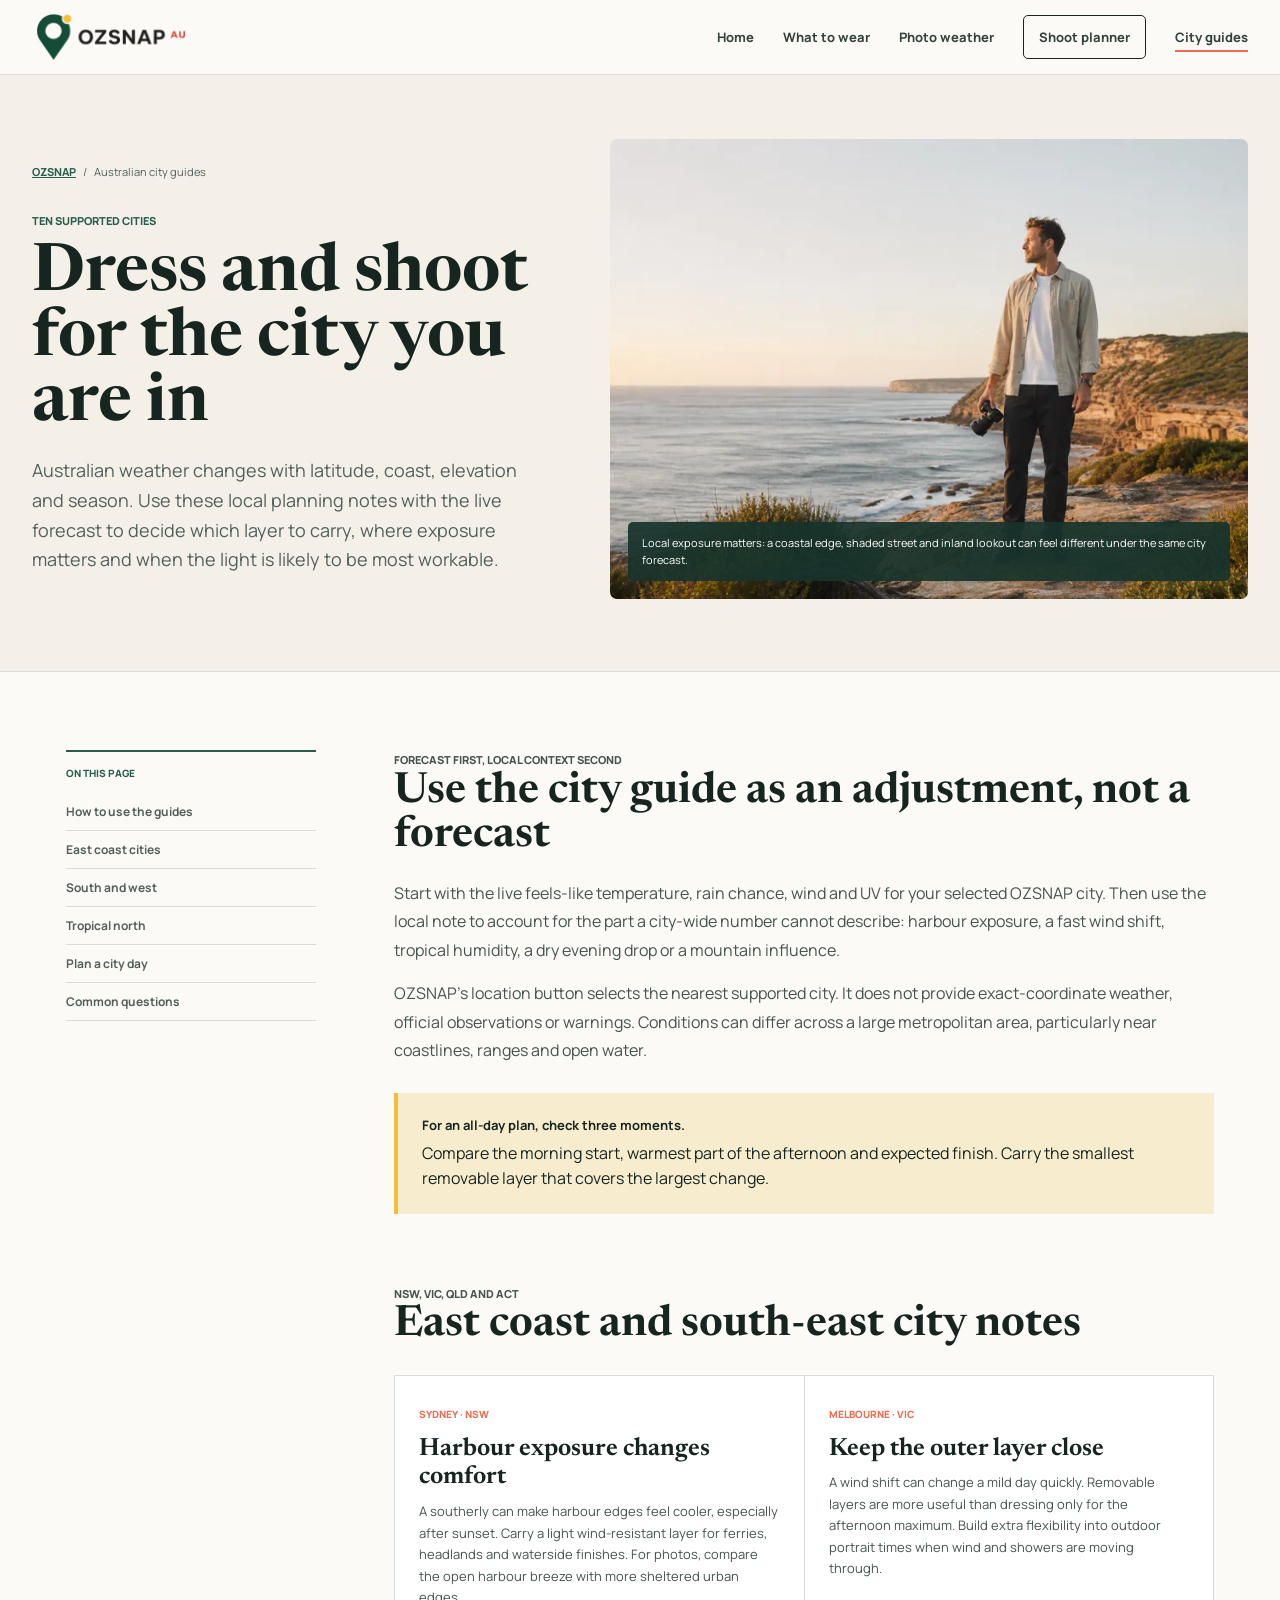
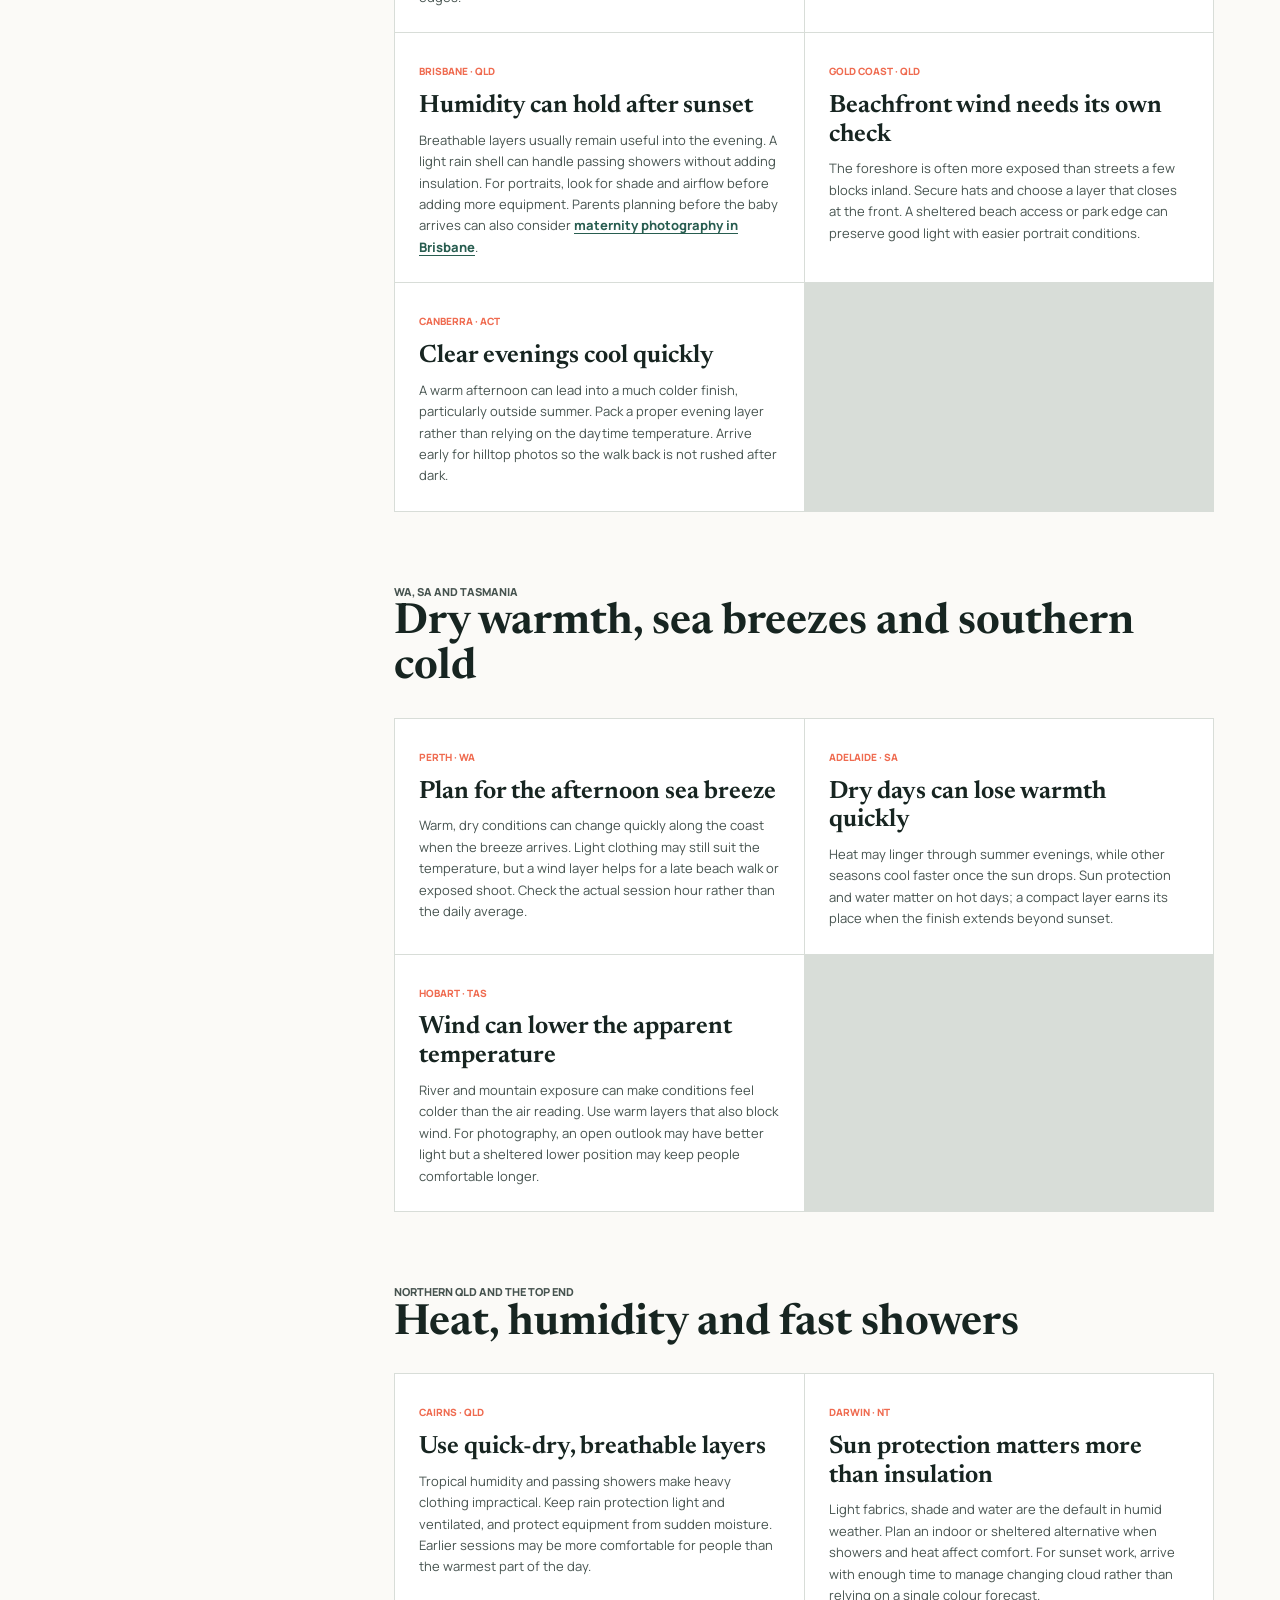
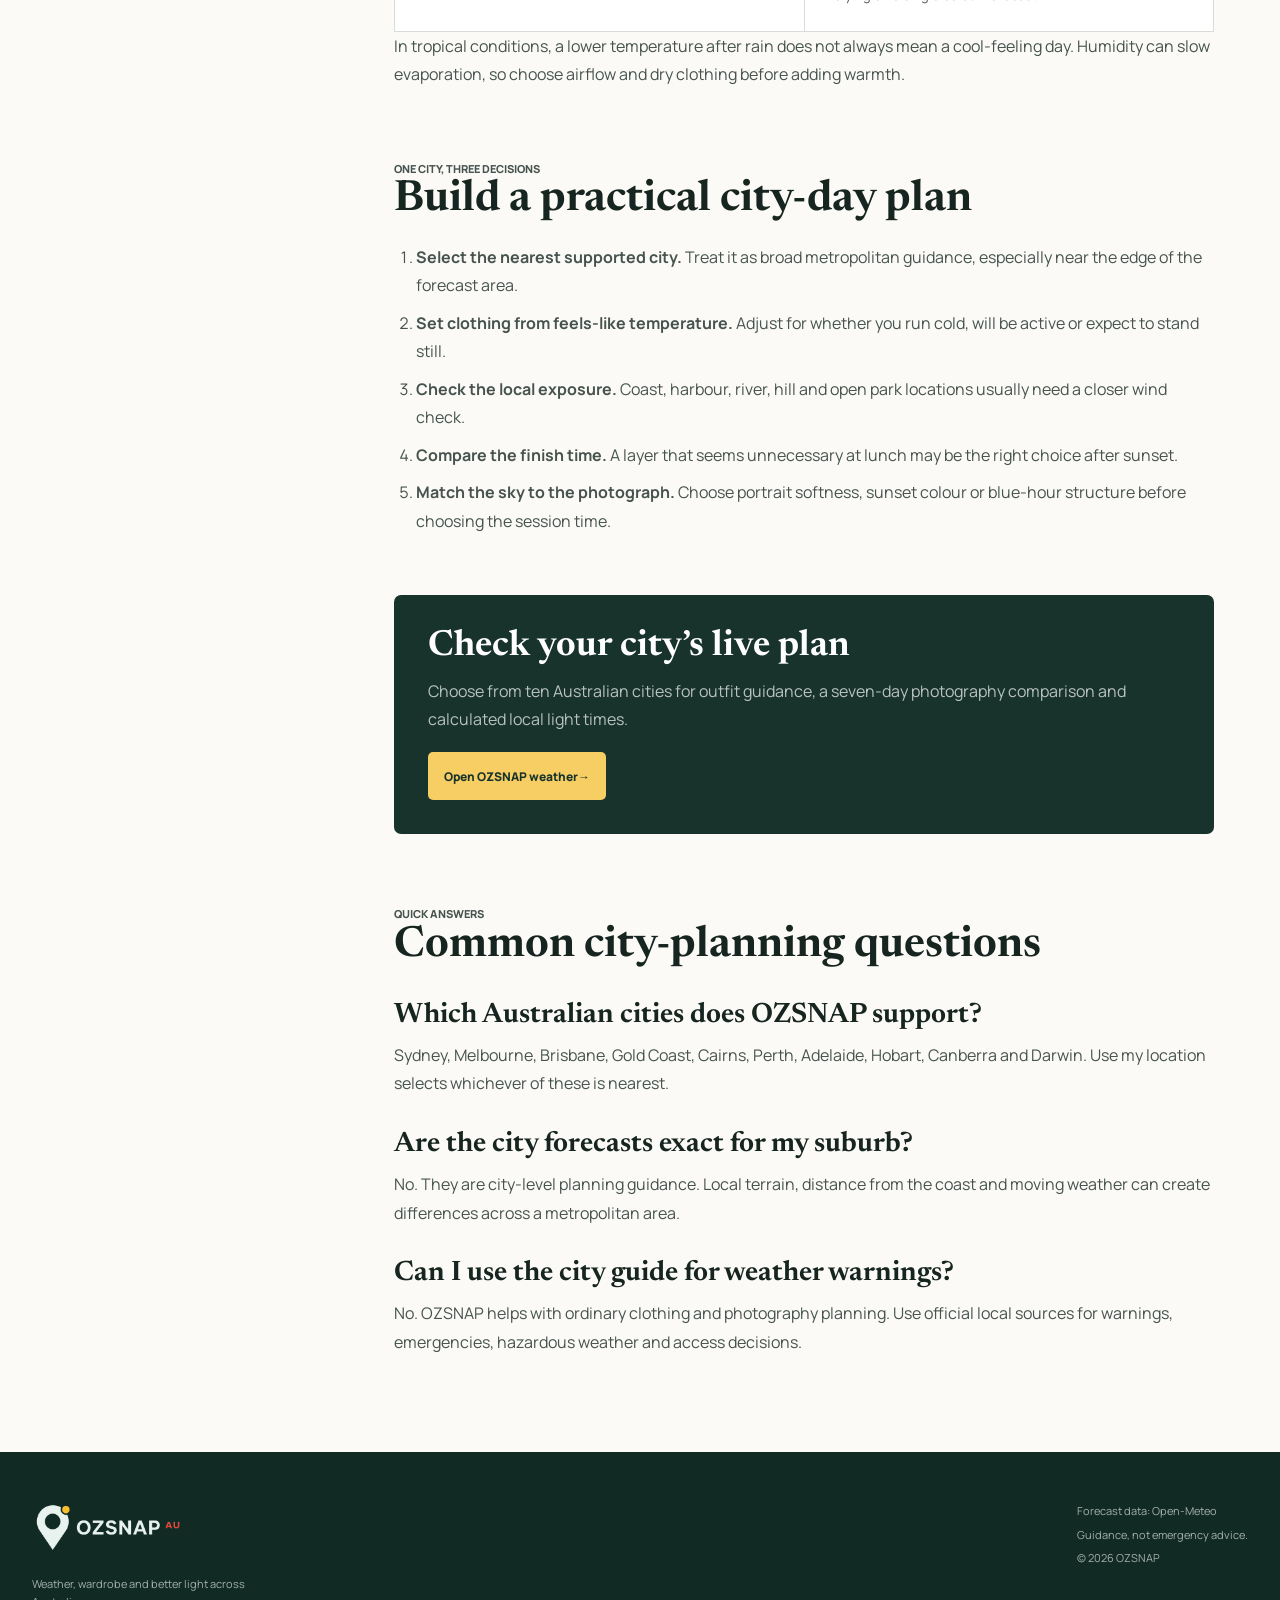
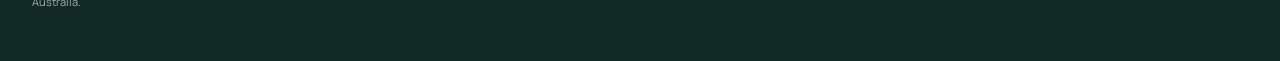
==== commit 1c3fa4da: "Refine Sweetlife newborn link anchors" ====
--- a/australia-city-guides/index.html
+++ b/australia-city-guides/index.html
@@ -16,7 +16,7 @@
     <link rel="icon" href="/assets/brand/favicon-48.png" sizes="48x48" type="image/png">
     <link rel="preload" href="/assets/fonts/manrope-latin.woff2" as="font" type="font/woff2" crossorigin>
     <link rel="preload" href="/assets/fonts/newsreader-latin.woff2" as="font" type="font/woff2" crossorigin>
-    <link rel="stylesheet" href="/style.min.css?v=20260715-1">
+    <link rel="stylesheet" href="/style.min.css?v=20260715-2">
     <script type="application/ld+json">
     {
       "@context": "https://schema.org",
@@ -119,7 +119,7 @@
                     <div class="guide-data-grid">
                         <article><span>Sydney · NSW</span><h3>Harbour exposure changes comfort</h3><p>A southerly can make harbour edges feel cooler, especially after sunset. Carry a light wind-resistant layer for ferries, headlands and waterside finishes. For photos, compare the open harbour breeze with more sheltered urban edges.</p></article>
                         <article><span>Melbourne · VIC</span><h3>Keep the outer layer close</h3><p>A wind shift can change a mild day quickly. Removable layers are more useful than dressing only for the afternoon maximum. Build extra flexibility into outdoor portrait times when wind and showers are moving through.</p></article>
-                        <article><span>Brisbane · QLD</span><h3>Humidity can hold after sunset</h3><p>Breathable layers usually remain useful into the evening. A light rain shell can handle passing showers without adding insulation. For portraits, look for shade and airflow before adding more equipment. Families preferring controlled indoor conditions can also consider a <a href="https://sweetlifephotography.com.au/" target="_blank" rel="noopener noreferrer">North Lakes studio portrait session</a>.</p></article>
+                        <article><span>Brisbane · QLD</span><h3>Humidity can hold after sunset</h3><p>Breathable layers usually remain useful into the evening. A light rain shell can handle passing showers without adding insulation. For portraits, look for shade and airflow before adding more equipment. Parents planning before the baby arrives can also consider <a href="https://sweetlifephotography.com.au/maternity-photography-brisbane-north-lakes/" target="_blank" rel="noopener noreferrer">maternity photography in Brisbane</a>.</p></article>
                         <article><span>Gold Coast · QLD</span><h3>Beachfront wind needs its own check</h3><p>The foreshore is often more exposed than streets a few blocks inland. Secure hats and choose a layer that closes at the front. A sheltered beach access or park edge can preserve good light with easier portrait conditions.</p></article>
                         <article><span>Canberra · ACT</span><h3>Clear evenings cool quickly</h3><p>A warm afternoon can lead into a much colder finish, particularly outside summer. Pack a proper evening layer rather than relying on the daytime temperature. Arrive early for hilltop photos so the walk back is not rushed after dark.</p></article>
                     </div>
--- a/style.min.css
+++ b/style.min.css
@@ -1 +1 @@
-@keyframes pulse{0%{opacity:.48}to{opacity:1}}@font-face{font-family:"Manrope";src:url(/assets/fonts/manrope-latin.woff2)format("woff2");font-display:swap;font-style:normal;font-weight:400 800}@font-face{font-family:"Newsreader";src:url(/assets/fonts/newsreader-latin.woff2)format("woff2");font-display:swap;font-style:normal;font-weight:400 700}:root{--ink:#172521;--ink-soft:#52605c;--forest:#17332c;--forest-2:#285d50;--forest-3:#3e7868;--sun:#f2bd38;--coral:#ef6b50;--coral-text:#a6422e;--sky:#eaf2f2;--paper:#fbfaf7;--warm:#f4f0e8;--line:#d8ddd8;--line-dark:#b9c3be;--white:#ffffff;--shadow:0 20px 54px rgba(29, 45, 39, 0.12);--page:1380px;--ease:cubic-bezier(0.22, 1, 0.36, 1)}*,::after,::before{box-sizing:border-box}body,html{overflow-x:hidden}html{scroll-behavior:smooth;scroll-padding-top:86px}body{color:var(--ink);background:var(--paper);font-family:"Manrope",sans-serif;font-size:16px;line-height:1.6;letter-spacing:0;-webkit-font-smoothing:antialiased}body.nav-open{overflow:hidden}button,input,select{font:inherit;letter-spacing:0}a,button,input[type=date],select,summary{-webkit-tap-highlight-color:transparent}button,input[type=date],select,summary{cursor:pointer}img{display:block;max-width:100%}body,dd,dl,fieldset,figure,h1,h2,h3,p{margin:0}h1,h2,h3{font-family:"Newsreader",serif;font-weight:650;letter-spacing:0}h2{font-size:48px;line-height:1.04}h3{font-size:28px;line-height:1.15}a{color:inherit}:focus-visible{outline:3px solid var(--coral);outline-offset:3px}.page-shell{width:min(calc(100% - 64px),var(--page));margin-inline:auto}.visually-hidden{position:absolute!important;width:1px!important;height:1px!important;padding:0!important;margin:-1px!important;overflow:hidden!important;clip:rect(0,0,0,0)!important;white-space:nowrap!important;border:0!important}.skip-link{position:fixed;top:12px;left:12px;z-index:1000;padding:10px 14px;color:var(--white);background:var(--forest);transform:translateY(-150%)}.skip-link:focus{transform:translateY(0)}.site-header{position:sticky;top:0;z-index:100;min-height:74px;border-bottom:1px solid rgba(23,37,33,.12);background:rgba(251,250,247,.96);backdrop-filter:blur(10px)}.header-inner{min-height:74px;display:flex;align-items:center;justify-content:space-between;gap:32px}.brand,.site-nav a{display:inline-flex;align-items:center;min-height:44px;text-decoration:none}.brand-logo{width:158px;height:auto}.site-nav{display:flex;align-items:center;gap:29px}.site-nav a{position:relative;color:#35433f;font-size:13px;font-weight:750}.site-nav a:not(.nav-action)::after{content:"";position:absolute;right:0;bottom:7px;left:0;height:2px;background:var(--coral);transform:scaleX(0);transform-origin:left;transition:transform 180ms var(--ease)}.site-nav a:focus-visible::after,.site-nav a:hover::after,.site-nav a[aria-current=page]::after{transform:scaleX(1)}.site-nav .nav-action{padding:0 15px;border:1px solid var(--ink);border-radius:5px;transition:color 180ms ease,background-color 180ms ease}.site-nav .nav-action:hover{color:var(--white);background:var(--forest)}.menu-toggle{display:none;width:44px;height:44px;padding:0;border:0;background:0 0}.menu-toggle span{display:block;width:21px;height:2px;margin:5px auto;background:var(--ink);transition:transform 180ms ease,opacity 180ms ease}.hero-stage{position:relative;min-height:680px;overflow:hidden;border-bottom:1px solid rgba(23,37,33,.14);background:#e8e7e1}.hero-media{position:absolute;inset:0}.hero-media img{width:100%;height:100%;object-fit:cover;object-position:center 49%}.hero-layout{position:relative;z-index:1;min-height:680px;display:grid;grid-template-columns:minmax(0,1fr) 390px;align-items:center;gap:48px;padding-block:66px 42px}.hero-copy{align-self:center;max-width:700px}.eyebrow,.section-label{color:var(--forest-2);font-size:11px;font-weight:800;line-height:1.35;text-transform:uppercase}.eyebrow{display:flex;align-items:center;gap:10px;margin-bottom:18px}.live-dot{width:8px;height:8px;border-radius:50%;background:var(--coral);box-shadow:0 0 0 5px rgba(239,107,80,.15)}.hero-copy h1{max-width:660px;margin-bottom:23px;font-size:76px;line-height:.96;text-wrap:balance}.hero-copy h1 span{color:var(--forest-2)}.intro-text{max-width:520px;color:#2f3d39;font-size:18px;line-height:1.55}.city-picker{max-width:520px;margin-top:29px}.city-picker>label,.form-row>label,.light-preference legend,.preference-bar legend{display:block;margin-bottom:8px;color:#35433f;font-size:11px;font-weight:800;line-height:1.3;text-transform:uppercase}.picker-row{display:grid;grid-template-columns:minmax(0,1fr) auto;gap:8px}.select-wrap{position:relative}.select-wrap::after{content:"⌄";position:absolute;right:15px;top:50%;color:var(--ink-soft);font-size:17px;line-height:1;pointer-events:none;transform:translateY(-58%)}input[type=date],select{width:100%;padding:0 44px 0 14px;border:1px solid #aeb9b4;border-radius:5px;color:var(--ink);background:var(--white);appearance:none}input[type=date]{min-height:50px;padding:0 14px;appearance:auto}.calculate-button,.location-button,select{min-height:50px}.calculate-button,.copy-kit-button,.location-button{border:1px solid var(--forest);border-radius:5px;font-size:13px;font-weight:750;transition:color 180ms ease,background-color 180ms ease,transform 180ms var(--ease)}.location-button{display:inline-flex;align-items:center;gap:9px;padding:0 16px;color:var(--white);background:var(--forest)}.calculate-button:hover,.copy-kit-button:hover,.location-button:hover{color:var(--white);background:var(--forest-2)}.calculate-button:active,.copy-kit-button:active,.location-button:active{transform:translateY(1px)}.location-button:disabled{cursor:wait;opacity:.65}.location-target{width:13px;height:13px;border:2px solid currentColor;border-radius:50%;box-shadow:inset 0 0 0 3px currentColor}.city-quick-list{display:flex;gap:14px;margin-top:9px;overflow-x:auto;scrollbar-width:none}.city-quick-list::-webkit-scrollbar{display:none}.city-chip{flex:0 0 auto;min-height:44px;padding:0 2px;border:0;border-bottom:2px solid transparent;color:#4a5854;background:0 0;font-size:12px;font-weight:750}.city-chip.active,.city-chip:hover{border-color:var(--forest-2);color:var(--ink)}.weather-status{min-height:36px;display:flex;align-items:center;gap:9px;margin-top:10px;color:#46534f;font-size:12px}.status-indicator{width:7px;height:7px;flex:0 0 auto;border-radius:50%;background:#7e8c88}.weather-status.live .status-indicator{background:#187b54}.weather-status.saved .status-indicator{background:#a87500}.weather-status.error .status-indicator{background:#b5412e}.conditions-panel{align-self:center;padding:28px;border-radius:7px;color:var(--white);background:var(--forest);box-shadow:var(--shadow)}.conditions-panel .section-label,.footer-links a:hover{color:#f7ce63}.panel-heading{display:flex;align-items:flex-start;justify-content:space-between;gap:20px}.panel-heading h2{margin-top:5px;font-size:27px}.hero-temperature{font-family:"Newsreader",serif;font-size:42px;font-weight:650;line-height:1}.hero-condition{margin-top:8px;padding-bottom:19px;border-bottom:1px solid rgba(255,255,255,.2);color:rgba(255,255,255,.76);font-size:13px}.condition-grid{display:grid;grid-template-columns:1fr 1fr;gap:0 20px;padding-block:15px}.condition-grid>div,.hero-light-glance{display:flex;justify-content:space-between}.condition-grid>div{min-height:43px;align-items:center;gap:8px;border-bottom:1px solid rgba(255,255,255,.12)}.condition-grid dt{color:rgba(255,255,255,.66);font-size:11px}.condition-grid dd,.local-note p{font-size:13px;font-weight:800}.hero-light-glance{align-items:baseline;gap:20px;margin-top:3px;padding:15px 0;border-bottom:1px solid rgba(255,255,255,.2)}.hero-light-glance span{color:rgba(255,255,255,.7);font-size:11px}.hero-light-glance strong{color:#f7ce63;font-size:13px}.local-note{display:grid;grid-template-columns:26px 1fr;gap:11px;padding-top:17px}.local-note>span{width:24px;height:24px;display:grid;place-items:center;border:1px solid rgba(255,255,255,.35);border-radius:50%;color:#f7ce63}.local-note p{margin-bottom:3px;color:rgba(255,255,255,.58);font-size:10px;text-transform:uppercase}.local-note strong{display:block;font-size:12px;font-weight:650;line-height:1.5}.current-band{background:var(--warm)}.outfit-panel{min-height:560px;display:grid;grid-template-columns:minmax(0,1fr) 360px minmax(240px,.58fr);align-items:center;gap:54px;padding-block:64px}.outfit-copy{max-width:560px}.outfit-copy>.section-label{margin-bottom:16px}.recommendation-label{margin-bottom:7px;color:var(--coral-text);font-size:12px;font-weight:800;text-transform:uppercase}.outfit-level-row{display:flex;justify-content:space-between;gap:20px;color:var(--ink-soft);font-size:12px;font-weight:750}.outfit-meter{display:grid;grid-template-columns:repeat(10,1fr);gap:4px;margin-block:12px 22px}.outfit-meter span{height:6px;background:#d5dad5}.outfit-meter span.active:nth-child(-n+3){background:var(--forest-3)}.outfit-meter span.active:nth-child(n+4):nth-child(-n+7){background:var(--sun)}.outfit-meter span.active:nth-child(n+8){background:var(--coral)}.outfit-copy h2{max-width:570px;font-size:48px}.outfit-copy #outfit-detail{max-width:550px;margin-top:14px;color:var(--ink-soft);line-height:1.7}.text-link{min-height:44px;display:inline-flex;align-items:center;gap:10px;margin-top:22px;color:var(--forest-2);font-size:13px;font-weight:800;text-decoration-thickness:1px;text-underline-offset:4px}.text-link span{transition:transform 180ms var(--ease)}.text-link:hover span{transform:translateX(4px)}.outfit-visual{position:relative;height:450px;overflow:hidden;border-radius:7px;background:var(--forest)}.outfit-visual img{object-position:center top;transition:opacity 180ms ease,transform 400ms var(--ease)}.outfit-visual.loading img{opacity:.58}.outfit-visual:hover img{transform:scale(1.015)}.outfit-visual figcaption{position:absolute;right:14px;bottom:14px;left:14px;padding:10px 12px;border-radius:4px;color:var(--white);background:rgba(23,51,44,.9);font-size:11px;line-height:1.45}.essential-tip{align-self:end;display:grid;grid-template-columns:42px 1fr;gap:14px;padding:22px 0 6px;border-top:1px solid var(--line-dark)}.segmented-control label,.tip-number{display:grid;place-items:center;font-size:11px}.essential-tip p,.tip-number{color:var(--forest-2);font-weight:800}.tip-number{width:38px;height:38px;border:1px solid var(--forest-2);border-radius:50%}.essential-tip p{margin-bottom:5px;font-size:10px;text-transform:uppercase}.essential-tip strong{display:block;font-size:14px;line-height:1.6}.day-kit-section,.field-guide-section,.forecast-section,.light-section,.method-section,.planner-section,.questions-section{padding-block:84px}.forecast-section{background:var(--white)}.section-heading-row{display:flex;align-items:end;justify-content:space-between;gap:56px;margin-bottom:38px}.section-heading-row .section-label{margin-bottom:10px}.section-heading-row>p{max-width:430px;color:var(--ink-soft);line-height:1.65}.forecast-editorial{display:grid;grid-template-columns:minmax(0,1fr) 340px;gap:34px}.forecast-grid{min-width:0;display:grid;grid-template-columns:repeat(7,minmax(102px,1fr));gap:8px}.forecast-card{min-width:0;min-height:304px;display:flex;flex-direction:column;align-items:flex-start;padding:18px 14px;border:1px solid var(--line);border-radius:6px;color:var(--ink);background:var(--white);text-align:left;transition:border-color 180ms ease,background-color 180ms ease,transform 180ms var(--ease)}.forecast-card:hover{border-color:var(--forest-3);transform:translateY(-2px)}.forecast-card.selected{border-color:var(--forest-2);background:#f2f6f3;box-shadow:inset 0 3px 0 var(--forest-2)}.forecast-day{color:var(--forest-2);font-size:10px;font-weight:850;text-transform:uppercase}.forecast-icon{min-height:54px;display:flex;align-items:center;color:var(--forest-2);font-family:"Newsreader",serif;font-size:32px}.forecast-temp{display:block;font-family:"Newsreader",serif;font-size:25px;line-height:1}.forecast-temp small{color:var(--ink-soft);font-size:15px;font-weight:500}.forecast-outfit{min-height:58px;display:flex;flex-direction:column;align-items:flex-start;margin-top:19px;color:var(--ink);font-size:11px;font-weight:750;line-height:1.45}.forecast-rain{margin-top:auto;color:var(--ink-soft);font-size:10px}.forecast-skeleton{min-height:304px;border:1px solid var(--line);border-radius:6px;background:#f1f3f0;animation:pulse 1.2s ease-in-out infinite alternate}.forecast-error{grid-column:1/-1;padding:28px;border:1px solid var(--line);color:var(--ink-soft)}.forecast-photo{position:relative;min-height:304px;overflow:hidden;border-radius:7px}.forecast-photo img,.guide-hero-visual>img,.outfit-visual img{width:100%;height:100%;object-fit:cover}.forecast-photo figcaption{position:absolute;right:16px;bottom:16px;left:16px;padding:12px 14px;border-radius:5px;color:var(--ink);background:rgba(255,255,255,.92);font-size:11px;line-height:1.5}.day-kit-section{background:var(--sky)}.preference-bar{display:grid;grid-template-columns:1fr 1fr;gap:26px;margin-bottom:32px;padding-block:22px;border-top:1px solid #bbcaca;border-bottom:1px solid #bbcaca}.best-days-heading fieldset,.light-preference,.preference-bar fieldset{min-width:0;padding:0;border:0}.segmented-control{display:grid;grid-auto-flow:column;grid-auto-columns:1fr;border:1px solid #aeb9b4;border-radius:5px;overflow:hidden;background:var(--white)}.segmented-control input{position:absolute;opacity:0;pointer-events:none}.segmented-control label{min-height:44px;padding:0 12px;border-right:1px solid #c7cfcb;color:var(--ink-soft);font-weight:750;text-align:center;cursor:pointer;transition:color 160ms ease,background-color 160ms ease}.segmented-control label:last-child{border-right:0}.segmented-control input:checked+label{color:var(--white);background:var(--forest)}.segmented-control input:focus-visible+label{box-shadow:inset 0 0 0 3px var(--coral)}.day-kit-layout{display:grid;grid-template-columns:minmax(0,1.6fr) minmax(280px,.65fr);gap:34px}.daypart-wrap{min-width:0}.daypart-heading{display:flex;align-items:baseline;justify-content:space-between;gap:20px;margin-bottom:14px}.daypart-heading p{font-weight:650}.daypart-heading span{color:var(--ink-soft);font-size:11px}.daypart-grid{display:grid;grid-template-columns:repeat(3,1fr);gap:10px}.daypart-card{min-width:0;min-height:260px;display:flex;flex-direction:column;padding:20px;border:1px solid #bdcccc;border-radius:6px;background:rgba(255,255,255,.72)}.daypart-topline{display:flex;align-items:center;justify-content:space-between;gap:12px}.daypart-level,.daypart-topline span{color:var(--forest-2);font-size:10px;font-weight:850;text-transform:uppercase}.daypart-heading p,.daypart-topline strong{font-family:"Newsreader",serif;font-size:24px}.daypart-level{margin-top:24px;color:var(--coral-text)}.daypart-card h3{margin-top:5px;font-size:23px}.daypart-card p:last-child{margin-top:auto;padding-top:18px;color:var(--ink-soft);font-size:11px;line-height:1.55}.packing-list{padding:24px;border-radius:7px;color:var(--white);background:var(--forest)}.packing-list .section-label{margin-bottom:7px;color:#f7ce63}.packing-heading{display:flex;align-items:flex-start;justify-content:space-between;gap:18px;padding-bottom:18px;border-bottom:1px solid rgba(255,255,255,.2)}.packing-heading h3{font-size:25px}.copy-kit-button{min-width:62px;min-height:44px;color:var(--white);border-color:rgba(255,255,255,.55);background:0 0}.packing-list ul{display:grid;gap:0;margin:8px 0 0;padding:0;list-style:none}.packing-list li{position:relative;min-height:44px;display:flex;align-items:center;padding:8px 0 8px 28px;border-bottom:1px solid rgba(255,255,255,.12);font-size:12px;line-height:1.4}.packing-list li::before{content:"";position:absolute;left:0;width:16px;height:16px;border:1px solid rgba(255,255,255,.6);border-radius:3px}.packing-note{margin-top:17px;color:rgba(255,255,255,.65);font-size:10px;line-height:1.5}.light-section{background:#f5f8f6}.light-layout{display:grid;grid-template-columns:minmax(0,1fr) 430px;gap:70px;align-items:stretch}.light-overview{padding-block:12px 26px}.light-overview .section-label{margin-bottom:10px}.light-intro{max-width:620px;margin-top:17px;color:var(--ink-soft);line-height:1.7}.light-timeline{margin-top:53px}.timeline-track{position:relative;height:8px;display:grid;grid-template-columns:48% 34% 18%;overflow:visible;border-radius:8px}.timeline-daylight{background:var(--sun);border-radius:8px 0 0 8px}.timeline-golden{background:var(--coral)}.timeline-blue{background:#5596b3;border-radius:0 8px 8px 0}.timeline-sunset{position:absolute;left:82%;top:50%;width:12px;height:12px;border:3px solid var(--paper);border-radius:50%;background:var(--forest);box-shadow:0 0 0 1px var(--forest);transform:translate(-50%,-50%)}.timeline-labels{display:grid;grid-template-columns:1fr 1fr 1fr;gap:20px;margin-top:22px}.timeline-labels div:nth-child(2){text-align:center}.timeline-labels div:last-child{text-align:right}.photo-facts dt,.timeline-labels span{display:block;color:var(--ink-soft);font-size:9px;font-weight:800;text-transform:uppercase}.timeline-labels strong{display:block;margin-top:4px;font-size:13px}.photo-condition{padding:28px;border:1px solid var(--line);border-radius:7px;background:var(--white)}.photo-condition-topline{display:flex;justify-content:space-between;gap:18px}.photo-condition-topline strong{color:var(--forest-2);font-size:11px}.sky-diagram{position:relative;height:82px;margin-block:22px 14px;overflow:hidden;border-bottom:1px solid var(--line)}.sky-diagram i,.sky-diagram span{position:absolute;bottom:13px;border-radius:24px 24px 8px 8px;background:#dfe9e8}.sky-diagram span{width:90px;height:27px;left:12%}.sky-diagram i{right:12%;width:70px;height:21px;opacity:.72}.sky-diagram b{position:absolute;right:18%;top:5px;width:39px;height:39px;border-radius:50%;background:var(--sun)}.photo-condition h3{margin-top:6px;font-size:26px}.photo-condition>p{margin-top:10px;color:var(--ink-soft);font-size:13px;line-height:1.65}.photo-facts{display:grid;grid-template-columns:1fr 1fr;gap:20px;margin:22px -28px -28px;padding:18px 28px;border-top:1px solid var(--line);background:#fafbf9}.photo-facts dd{margin-top:5px;font-size:15px;font-weight:800}.best-days-tool{margin-top:54px;padding-top:34px;border-top:1px solid var(--line-dark)}.best-days-heading{display:flex;align-items:end;justify-content:space-between;gap:30px;margin-bottom:20px}.best-days-heading .section-label{margin-bottom:8px}.best-days-heading h3{font-size:30px}.goal-control{min-width:260px}.best-days-list{border-top:1px solid var(--line-dark)}.best-day-row{width:100%;min-height:78px;display:grid;grid-template-columns:48px minmax(140px,1fr) repeat(4,minmax(72px,.55fr)) auto;align-items:center;gap:20px;padding:13px 8px;border:0;border-bottom:1px solid var(--line);color:var(--ink);background:0 0;text-align:left;transition:background-color 160ms ease}.best-day-row.active,.best-day-row:hover{background:#e8efeb}.best-day-rank{color:var(--forest-2);font-family:"Newsreader",serif;font-size:28px}.best-day-name span,.best-day-name strong,.score-part span,.score-part strong{display:block}.best-day-name strong{font-size:13px}.best-day-name span,.score-part span{color:var(--ink-soft);font-size:10px}.score-part span{font-size:9px;font-weight:750;text-transform:uppercase}.score-part strong{margin-top:3px;font-size:11px}.best-day-action{color:var(--forest-2);font-size:11px;font-weight:800;white-space:nowrap}.forecast-caveat,.planner-result>p{margin-top:14px;color:var(--ink-soft);font-size:10px}.planner-section{position:relative;min-height:690px;overflow:hidden;background:var(--warm)}.planner-photo{position:absolute;top:0;right:0;bottom:0;width:38%;background:url(/assets/photos/coastal-hero.webp)73%center/cover no-repeat}.planner-shell{position:relative;z-index:1}.planner-heading{max-width:850px}.planner-layout{width:min(890px,68%);display:grid;grid-template-columns:300px minmax(0,1fr);align-items:stretch;gap:18px}.planner-form,.planner-result{border:1px solid var(--line);border-radius:7px;background:rgba(255,255,255,.96)}.planner-form{padding:22px}.form-row+.form-row{margin-top:14px}.form-row input,.form-row select{min-height:46px;font-size:12px}.light-preference{margin-top:16px}.light-preference .segmented-control label{padding-inline:6px}.calculate-button{width:100%;display:flex;align-items:center;justify-content:space-between;margin-top:18px;padding:0 15px;color:var(--white);background:var(--forest)}.planner-result{min-width:0;padding:30px}.result-topline{display:flex;align-items:center;justify-content:space-between;gap:20px}.result-topline>span{padding:5px 8px;border-radius:4px;color:#5c4300;background:#f8dda0;font-size:9px;font-weight:800;text-transform:uppercase}.planner-result h3{margin-top:30px;font-size:32px}.planner-result h3 strong{color:var(--coral)}.planner-result>p{margin-top:8px;font-size:13px}.schedule-line{display:grid;grid-template-columns:auto 1fr auto 1fr auto;align-items:start;margin-top:40px}.schedule-line>div{min-width:56px}.schedule-dot{width:12px;height:12px;display:block;margin-bottom:9px;border:3px solid var(--white);border-radius:50%;background:var(--forest-3);box-shadow:0 0 0 1px var(--forest-3)}.schedule-dot.shoot{background:var(--sun);box-shadow:0 0 0 1px #b88409}.schedule-dot.finish{background:var(--coral);box-shadow:0 0 0 1px #b34732}.schedule-connector{height:1px;margin-top:6px;background:var(--line-dark)}.schedule-line small,.schedule-line strong{display:block}.schedule-line small{color:var(--ink-soft);font-size:8px;font-weight:800;text-transform:uppercase}.schedule-line strong{margin-top:2px;font-size:13px}.result-note{display:grid;grid-template-columns:26px 1fr;gap:12px;margin-top:36px;padding-top:18px;border-top:1px solid var(--line)}.result-note span{width:25px;height:25px;display:grid;place-items:center;border:1px solid var(--line-dark);border-radius:50%;font-family:"Newsreader",serif;font-style:italic}.result-note p{color:var(--ink-soft);font-size:11px;line-height:1.55}.field-guide-section{background:#f5d584}.field-guide-grid{display:grid;grid-template-columns:repeat(4,1fr);border-top:1px solid rgba(86,67,12,.35);border-bottom:1px solid rgba(86,67,12,.35)}.field-card{min-width:0;padding:28px 25px 32px;border-right:1px solid rgba(86,67,12,.25)}.field-card:last-child,.light-comparison article:last-child{border-right:0}.field-icon{width:34px;height:34px;display:grid;place-items:center;margin-bottom:28px;border:1px solid rgba(52,46,24,.5);border-radius:50%;font-size:10px;font-weight:850}.field-card>p:first-of-type{color:#5d511f;font-size:9px;font-weight:800;text-transform:uppercase}.field-card h3{margin-top:4px;font-size:23px}.field-card>p:last-child{margin-top:12px;color:#554c2c;font-size:12px;line-height:1.6}.field-guide-link{color:#40370f}.method-section{background:var(--forest)}.method-layout{display:grid;grid-template-columns:.75fr 1.25fr;gap:80px;color:var(--white)}.method-layout .section-label{margin-bottom:10px;color:#f7ce63}.method-layout h2{max-width:460px}.method-copy{display:grid;grid-template-columns:1fr 1fr;gap:34px}.method-copy p{color:rgba(255,255,255,.72);font-size:14px;line-height:1.75}.questions-section{display:grid;grid-template-columns:.62fr 1.38fr;gap:80px}.questions-intro .section-label{margin-bottom:10px}.question-list{border-top:1px solid var(--line-dark)}.question-list details{border-bottom:1px solid var(--line-dark)}.question-list summary{position:relative;min-height:58px;display:flex;align-items:center;padding:12px 46px 12px 0;font-weight:750;list-style:none}.question-list summary::-webkit-details-marker{display:none}.question-list summary::after{content:"+";position:absolute;right:4px;top:50%;color:var(--forest-2);font-size:24px;font-weight:400;transform:translateY(-50%)}.question-list details[open] summary::after{content:"−"}.question-list details p{max-width:680px;padding:0 44px 20px 0;color:var(--ink-soft);font-size:13px;line-height:1.7}.site-footer{padding-block:50px;color:var(--white);background:#112b24}.footer-inner{display:grid;grid-template-columns:1fr auto;gap:70px}.footer-logo .brand-logo{width:152px}.footer-brand>p,.footer-meta p{color:rgba(255,255,255,.62);font-size:11px}.footer-brand>p{max-width:240px;margin-top:15px}.footer-links{display:flex;flex-direction:column;align-items:flex-start;gap:8px}.footer-links>p{margin-bottom:5px;color:rgba(255,255,255,.5);font-size:9px;font-weight:800;text-transform:uppercase}.footer-links a{min-height:34px;display:inline-flex;align-items:center;font-size:12px;font-weight:750;text-decoration:none}.footer-meta{display:grid;align-content:start;gap:6px}.toast{position:fixed;z-index:200;right:24px;bottom:24px;max-width:min(360px,calc(100% - 48px));padding:12px 16px;border-radius:5px;color:var(--white);background:var(--forest);box-shadow:var(--shadow);font-size:12px;pointer-events:none;opacity:0;transform:translateY(12px);transition:opacity 180ms ease,transform 180ms var(--ease)}.toast.show{opacity:1;transform:translateY(0)}.forecast-outfit small{display:block;margin-top:4px;color:var(--ink-soft);font-size:9px;font-weight:650}.planner-heading>p a{display:inline-block;margin-top:7px;color:var(--forest-2);font-size:12px;font-weight:800;text-underline-offset:3px}.guide-main{background:var(--paper)}.guide-breadcrumbs{display:flex;flex-wrap:wrap;gap:7px;margin-bottom:34px;color:var(--ink-soft);font-size:11px}.guide-header-link{min-height:44px;display:inline-flex;align-items:center;gap:8px;color:var(--forest-2);font-size:12px;font-weight:800;text-decoration-thickness:1px;text-underline-offset:4px}.guide-breadcrumbs a{color:var(--forest-2);font-weight:750}.guide-hero{padding-block:64px 72px;border-bottom:1px solid var(--line);background:var(--warm)}.guide-hero-inner{display:grid;grid-template-columns:minmax(0,.88fr) minmax(420px,1.12fr);align-items:center;gap:76px}.guide-hero .section-label{margin-bottom:13px}.guide-hero h1{max-width:720px;font-size:66px;line-height:.98}.guide-lede{max-width:650px;margin-top:20px;color:var(--ink-soft);font-size:18px;line-height:1.65}.guide-hero-visual{position:relative;height:460px;overflow:hidden;border-radius:7px;background:var(--forest)}.outfit-collage{display:grid;grid-template-columns:repeat(3,1fr);gap:1px}.outfit-collage img,.temperature-row img{width:100%;height:460px;object-fit:cover;object-position:center top}.guide-visual-caption{position:absolute;right:18px;bottom:18px;left:18px;padding:12px 14px;border-radius:5px;color:var(--white);background:rgba(23,51,44,.92);font-size:11px}.guide-content{display:grid;grid-template-columns:250px minmax(0,820px);justify-content:center;gap:78px;padding-block:78px 96px}.guide-toc{position:sticky;top:106px;align-self:start;padding-top:13px;border-top:2px solid var(--forest-2)}.guide-toc>p{margin-bottom:12px;font-size:10px;font-weight:850;text-transform:uppercase}.guide-cta a,.guide-toc a{align-items:center;font-size:12px;text-decoration:none}.guide-toc a{min-height:38px;display:flex;border-bottom:1px solid var(--line);color:var(--ink-soft);font-weight:700}.guide-toc a:hover,.guide-toc>p{color:var(--forest-2)}.guide-article section+section{margin-top:70px}.guide-article h2{margin-bottom:20px;font-size:43px}.guide-article h3{margin:30px 0 10px;font-size:28px}.guide-article li,.guide-article p{color:#46534f;line-height:1.78}.guide-article p+p{margin-top:15px}.guide-article ol,.guide-article ul{display:grid;gap:9px;padding-left:22px}.guide-note{margin-block:28px;padding:22px 24px;border-left:4px solid var(--sun);color:var(--ink);background:#f7edce}.guide-note strong{display:block;margin-bottom:5px;font-size:13px}.temperature-scale{margin-top:28px;border-top:1px solid var(--line-dark)}.temperature-row{display:grid;grid-template-columns:76px 112px minmax(0,1fr);align-items:center;gap:24px;min-height:158px;border-bottom:1px solid var(--line)}.temperature-row>strong{color:var(--forest-2);font-family:"Newsreader",serif;font-size:30px}.temperature-row img{width:92px;height:132px;background:var(--forest)}.temperature-row h3{margin:0 0 5px;font-size:25px}.temperature-row p{font-size:13px;line-height:1.6}.level-kicker{display:block;margin-bottom:3px;color:var(--coral-text);font-size:9px;font-weight:850;text-transform:uppercase}.guide-data-grid{display:grid;grid-template-columns:repeat(2,1fr);gap:1px;margin-top:27px;border:1px solid var(--line);background:var(--line)}.guide-data-grid article{min-height:210px;padding:24px;background:var(--white)}.guide-data-grid article>span,.guide-directory-grid>a>span,.light-comparison span{color:var(--coral);font-size:10px;font-weight:850;text-transform:uppercase}.guide-data-grid h3{margin:10px 0 8px;font-size:25px}.guide-data-grid p{font-size:13px;line-height:1.65}.light-comparison{display:grid;grid-template-columns:repeat(3,1fr);margin-top:28px;border-top:1px solid var(--line-dark);border-bottom:1px solid var(--line-dark)}.light-comparison article{padding:28px 22px;border-right:1px solid var(--line)}.guide-directory-grid>a>span,.light-comparison span{color:var(--forest-2)}.light-comparison h3{margin:8px 0;font-size:25px}.light-comparison p{font-size:12px;line-height:1.65}.guide-cta{margin-top:60px;padding:34px;border-radius:7px;color:var(--white);background:var(--forest)}.guide-cta h2{margin:0;font-size:36px}.guide-cta p{margin-top:10px;color:rgba(255,255,255,.7)}.guide-cta a{min-height:48px;display:inline-flex;margin-top:19px;padding:0 16px;border-radius:5px;color:var(--forest);background:#f7ce63;font-weight:850}.guide-cta a:hover{background:var(--white)}.guide-directory-section{padding-block:76px 88px;border-top:1px solid var(--line);background:var(--paper)}.guide-directory-grid{display:grid;grid-template-columns:repeat(2,minmax(0,1fr));margin-top:34px;border-top:1px solid var(--line-dark);border-left:1px solid var(--line)}.guide-directory-grid>a{min-height:250px;display:flex;flex-direction:column;padding:30px;border-right:1px solid var(--line);border-bottom:1px solid var(--line);color:var(--ink);background:var(--white);text-decoration:none;transition:background-color 180ms ease}.guide-directory-grid>a:hover{background:var(--warm)}.guide-directory-grid>a>span{color:var(--coral-text)}.guide-directory-grid h3{margin-top:18px;font-size:31px}.guide-directory-grid p{max-width:520px;margin-top:10px;color:var(--ink-soft);font-size:13px;line-height:1.7}.guide-directory-grid strong{margin-top:auto;padding-top:24px;color:var(--forest-2);font-size:11px}.photography-resources{display:grid;grid-template-columns:150px minmax(0,680px);gap:24px;margin-top:28px;padding-top:24px;border-top:1px solid var(--line)}.photography-resources>p:last-child{color:var(--ink-soft);font-size:13px;line-height:1.7}.guide-article p a,.guide-data-grid p a,.photography-resources a{color:var(--forest-2);font-weight:750;text-underline-offset:3px}.not-found{min-height:100vh;display:grid;place-content:center;justify-items:start;gap:16px;padding:32px;color:var(--white);background:var(--forest)}.not-found-logo{width:176px;height:auto;margin-bottom:20px}.not-found .section-label{color:#f7ce63}.not-found h1{max-width:720px;font-size:58px;line-height:1}.not-found>p:last-of-type{color:rgba(255,255,255,.7)}.not-found-links{display:flex;flex-wrap:wrap;gap:10px 18px}.not-found-links a,.not-found>a{display:inline-flex;align-items:center}.not-found-links a{min-height:44px;color:#f7ce63;font-size:13px;font-weight:800}.not-found>a{min-height:48px;margin-top:8px;padding:0 16px;border-radius:5px;color:var(--forest);background:#f7ce63;font-size:12px;font-weight:850;text-decoration:none}@media (max-width:1180px){.page-shell{width:min(calc(100% - 48px),var(--page))}.hero-layout{grid-template-columns:minmax(0,1fr) 350px;gap:30px}.hero-copy h1{font-size:66px}.outfit-panel{grid-template-columns:minmax(0,1fr) 320px;gap:42px}.essential-tip{grid-column:1/-1;align-self:auto}.forecast-editorial{grid-template-columns:minmax(0,1fr) 280px}.forecast-grid{grid-template-columns:repeat(7,minmax(112px,1fr));overflow-x:auto;padding-bottom:8px;scroll-snap-type:x proximity}.forecast-card{scroll-snap-align:start}.best-day-row{grid-template-columns:40px minmax(130px,1fr) repeat(3,minmax(66px,.45fr)) auto}.score-part.comfort-part{display:none}.planner-photo{width:32%}.planner-layout{width:73%}}@media (max-width:920px){.outfit-copy h2,h2{font-size:42px}.menu-toggle{display:block;margin-left:auto}.site-nav{position:fixed;top:74px;right:0;bottom:0;left:0;display:flex;flex-direction:column;align-items:stretch;gap:0;padding:20px 24px 48px;background:var(--paper);opacity:0;visibility:hidden;pointer-events:none;transform:translateY(-8px);transition:opacity 180ms ease,transform 220ms var(--ease),visibility 0s linear 220ms}.site-nav.open{opacity:1;visibility:visible;pointer-events:auto;transform:translateY(0);transition-delay:0s}.site-nav .nav-action,.site-nav a{min-height:58px;padding:0;border:0;border-bottom:1px solid var(--line);border-radius:0;font-family:"Newsreader",serif;font-size:24px}.site-nav .nav-action:hover{color:var(--forest-2);background:0 0}.menu-toggle[aria-expanded=true] span:nth-child(1){transform:translateY(7px) rotate(45deg)}.menu-toggle[aria-expanded=true] span:nth-child(2){opacity:0}.menu-toggle[aria-expanded=true] span:nth-child(3){transform:translateY(-7px) rotate(-45deg)}.hero-layout,.hero-stage{min-height:820px}.hero-media img{object-position:59%center;opacity:.56}.hero-layout{grid-template-columns:1fr;align-content:center;gap:32px;padding-block:58px 48px}.hero-copy{max-width:610px}.hero-copy h1{font-size:60px}.conditions-panel{width:min(100%,610px)}.outfit-panel{min-height:0;grid-template-columns:minmax(0,1fr) 300px;padding-block:58px}.outfit-visual{height:400px}.forecast-editorial{grid-template-columns:1fr}.forecast-photo{height:370px}.forecast-photo img{object-position:center 36%}.day-kit-layout,.light-layout{grid-template-columns:1fr}.packing-list{min-height:0}.light-layout{gap:34px}.best-day-row{grid-template-columns:40px minmax(120px,1fr) repeat(2,minmax(62px,.5fr)) auto}.guide-toc>p,.score-part.comfort-part,.score-part.wind-part{display:none}.planner-photo{width:100%;height:320px;top:auto;opacity:.55;background-position:63% 65%}.planner-layout{width:100%}.field-guide-grid{grid-template-columns:repeat(2,1fr)}.field-card:nth-child(2){border-right:0}.field-card:nth-child(-n+2){border-bottom:1px solid rgba(86,67,12,.25)}.guide-hero-inner,.method-layout,.questions-section{grid-template-columns:1fr;gap:38px}.guide-hero-inner{gap:42px}.guide-hero-visual{height:400px}.guide-content{grid-template-columns:1fr;gap:38px}.guide-toc{position:static;display:flex;gap:18px;overflow-x:auto;border-bottom:1px solid var(--line)}.guide-toc a{flex:0 0 auto;border-bottom:0}}@media (max-width:700px){.page-shell{width:min(calc(100% - 32px),var(--page))}h2{font-size:36px}.panel-heading h2,h3{font-size:25px}.brand-logo{width:142px}.hero-layout,.hero-stage{min-height:0}.hero-stage{padding-top:276px;background:var(--warm)}.hero-media{height:276px}.hero-media img{opacity:1;object-position:62%center}.hero-layout{display:block;width:100%;padding:0}.hero-copy{max-width:none;padding:34px 16px 28px}.eyebrow{margin-bottom:13px}.hero-copy h1{margin-bottom:17px;font-size:47px;line-height:.98}.intro-text{font-size:16px}.city-picker{margin-top:24px}.picker-row{grid-template-columns:1fr}.location-button{justify-content:center}.city-quick-list{gap:13px}.weather-status{min-height:44px}.conditions-panel{width:100%;padding:24px 16px;border-radius:0;box-shadow:none}.hero-temperature,.outfit-copy h2{font-size:38px}.condition-grid{gap:0 14px}.condition-grid>div{min-height:46px}.outfit-panel{width:100%;grid-template-columns:1fr;gap:28px;padding:44px 16px}.outfit-visual{width:min(100%,360px);height:420px;margin-inline:auto}.essential-tip{grid-column:auto;margin-top:0}.day-kit-section,.field-guide-section,.forecast-section,.light-section,.method-section,.planner-section,.questions-section{padding-block:58px}.section-heading-row{display:block;margin-bottom:28px}.section-heading-row>p{margin-top:14px;font-size:14px}.forecast-editorial{display:block}.forecast-grid{margin-right:-16px;padding-right:16px;overflow-x:auto;overscroll-behavior-inline:contain;grid-template-columns:repeat(7,128px);scroll-snap-type:x proximity}.forecast-card,.forecast-skeleton{min-height:282px;scroll-snap-align:start}.forecast-photo{height:320px;margin-top:24px}.preference-bar{grid-template-columns:1fr;gap:18px}.segmented-control label{min-height:46px;padding-inline:7px;font-size:10px}.daypart-heading{display:block}.daypart-heading span{display:block;margin-top:3px}.daypart-grid{grid-template-columns:1fr}.daypart-card{min-height:204px}.packing-list{padding:22px 18px}.light-timeline{margin-top:38px}.timeline-labels{grid-template-columns:1fr 1fr;gap:18px}.timeline-labels div:nth-child(2){text-align:right}.timeline-labels div:last-child{text-align:left}.photo-condition{padding:22px 18px}.photo-facts{margin:22px -18px -22px;padding:17px 18px}.best-days-heading{display:block}.goal-control{min-width:0;margin-top:16px}.best-day-row{min-height:86px;grid-template-columns:34px minmax(96px,1fr) minmax(58px,.5fr) auto;gap:10px;padding-inline:3px}.score-part.comfort-part,.score-part.rain-part,.score-part.wind-part{display:none}.best-day-action{font-size:10px}.planner-photo{height:270px}.planner-layout{grid-template-columns:1fr}.planner-form,.planner-result{border-radius:6px}.planner-result{padding:24px 19px}.planner-result h3{font-size:29px}.schedule-line{margin-top:32px}.field-guide-grid{display:grid;grid-auto-flow:column;grid-auto-columns:82%;grid-template-columns:none;overflow-x:auto;scroll-snap-type:x mandatory}.field-card,.field-card:nth-child(-n+2),.field-card:nth-child(2){min-height:300px;border-right:1px solid rgba(86,67,12,.25);border-bottom:0;scroll-snap-align:start}.method-copy{grid-template-columns:1fr;gap:22px}.questions-section{gap:28px}.question-list summary{font-size:14px}.footer-inner{grid-template-columns:1fr;gap:32px}.footer-meta{padding-top:22px;border-top:1px solid rgba(255,255,255,.16)}.guide-hero{padding-block:42px 52px}.guide-breadcrumbs{margin-bottom:24px}.guide-hero h1{font-size:46px}.guide-lede{font-size:16px}.guide-hero-visual,.outfit-collage img{height:330px}.guide-content{padding-block:52px 70px}.guide-article section+section{margin-top:54px}.guide-article h2{font-size:36px}.temperature-row{grid-template-columns:52px 76px minmax(0,1fr);gap:12px;min-height:142px}.temperature-row>strong{font-size:24px}.temperature-row img{width:68px;height:112px}.temperature-row h3{font-size:21px}.temperature-row p{font-size:11px;line-height:1.5}.guide-data-grid,.light-comparison{grid-template-columns:1fr}.light-comparison article{border-right:0;border-bottom:1px solid var(--line)}.light-comparison article:last-child{border-bottom:0}.guide-cta{padding:27px 22px}.guide-directory-section{padding-block:50px 62px}.guide-directory-grid{grid-template-columns:1fr;margin-top:26px}.guide-directory-grid>a{min-height:220px;padding:24px 20px}.guide-directory-grid h3{font-size:27px}.photography-resources{grid-template-columns:1fr;gap:8px}}@media (prefers-reduced-motion:reduce){html{scroll-behavior:auto}*,::after,::before{animation-duration:.01ms!important;animation-iteration-count:1!important;scroll-behavior:auto!important;transition-duration:.01ms!important}}+@keyframes pulse{0%{opacity:.48}to{opacity:1}}@font-face{font-family:"Manrope";src:url(/assets/fonts/manrope-latin.woff2)format("woff2");font-display:swap;font-style:normal;font-weight:400 800}@font-face{font-family:"Newsreader";src:url(/assets/fonts/newsreader-latin.woff2)format("woff2");font-display:swap;font-style:normal;font-weight:400 700}:root{--ink:#172521;--ink-soft:#52605c;--forest:#17332c;--forest-2:#285d50;--forest-3:#3e7868;--sun:#f2bd38;--coral:#ef6b50;--coral-text:#a6422e;--sky:#eaf2f2;--paper:#fbfaf7;--warm:#f4f0e8;--line:#d8ddd8;--line-dark:#b9c3be;--white:#ffffff;--shadow:0 20px 54px rgba(29, 45, 39, 0.12);--page:1380px;--ease:cubic-bezier(0.22, 1, 0.36, 1)}*,::after,::before{box-sizing:border-box}body,html{overflow-x:hidden}html{scroll-behavior:smooth;scroll-padding-top:86px}body{color:var(--ink);background:var(--paper);font-family:"Manrope",sans-serif;font-size:16px;line-height:1.6;letter-spacing:0;-webkit-font-smoothing:antialiased}body.nav-open{overflow:hidden}button,input,select{font:inherit;letter-spacing:0}a,button,input[type=date],select,summary{-webkit-tap-highlight-color:transparent}button,input[type=date],select,summary{cursor:pointer}img{display:block;max-width:100%}body,dd,dl,fieldset,figure,h1,h2,h3,p{margin:0}h1,h2,h3{font-family:"Newsreader",serif;font-weight:650;letter-spacing:0}h2{font-size:48px;line-height:1.04}h3{font-size:28px;line-height:1.15}a{color:inherit}:focus-visible{outline:3px solid var(--coral);outline-offset:3px}.page-shell{width:min(calc(100% - 64px),var(--page));margin-inline:auto}.visually-hidden{position:absolute!important;width:1px!important;height:1px!important;padding:0!important;margin:-1px!important;overflow:hidden!important;clip:rect(0,0,0,0)!important;white-space:nowrap!important;border:0!important}.skip-link{position:fixed;top:12px;left:12px;z-index:1000;padding:10px 14px;color:var(--white);background:var(--forest);transform:translateY(-150%)}.skip-link:focus{transform:translateY(0)}.site-header{position:sticky;top:0;z-index:100;min-height:74px;border-bottom:1px solid rgba(23,37,33,.12);background:rgba(251,250,247,.96);backdrop-filter:blur(10px)}.header-inner{min-height:74px;display:flex;align-items:center;justify-content:space-between;gap:32px}.brand,.site-nav a{display:inline-flex;align-items:center;min-height:44px;text-decoration:none}.brand-logo{width:158px;height:auto}.site-nav{display:flex;align-items:center;gap:29px}.site-nav a{position:relative;color:#35433f;font-size:13px;font-weight:750}.site-nav a:not(.nav-action)::after{content:"";position:absolute;right:0;bottom:7px;left:0;height:2px;background:var(--coral);transform:scaleX(0);transform-origin:left;transition:transform 180ms var(--ease)}.site-nav a:focus-visible::after,.site-nav a:hover::after,.site-nav a[aria-current=page]::after{transform:scaleX(1)}.site-nav .nav-action{padding:0 15px;border:1px solid var(--ink);border-radius:5px;transition:color 180ms ease,background-color 180ms ease}.site-nav .nav-action:hover{color:var(--white);background:var(--forest)}.menu-toggle{display:none;width:44px;height:44px;padding:0;border:0;background:0 0}.menu-toggle span{display:block;width:21px;height:2px;margin:5px auto;background:var(--ink);transition:transform 180ms ease,opacity 180ms ease}.hero-stage{position:relative;min-height:680px;overflow:hidden;border-bottom:1px solid rgba(23,37,33,.14);background:#e8e7e1}.hero-media{position:absolute;inset:0}.hero-media img{width:100%;height:100%;object-fit:cover;object-position:center 49%}.hero-layout{position:relative;z-index:1;min-height:680px;display:grid;grid-template-columns:minmax(0,1fr) 390px;align-items:center;gap:48px;padding-block:66px 42px}.hero-copy{align-self:center;max-width:700px}.eyebrow,.section-label{color:var(--forest-2);font-size:11px;font-weight:800;line-height:1.35;text-transform:uppercase}.eyebrow{display:flex;align-items:center;gap:10px;margin-bottom:18px}.live-dot{width:8px;height:8px;border-radius:50%;background:var(--coral);box-shadow:0 0 0 5px rgba(239,107,80,.15)}.hero-copy h1{max-width:660px;margin-bottom:23px;font-size:76px;line-height:.96;text-wrap:balance}.hero-copy h1 span{color:var(--forest-2)}.intro-text{max-width:520px;color:#2f3d39;font-size:18px;line-height:1.55}.city-picker{max-width:520px;margin-top:29px}.city-picker>label,.form-row>label,.light-preference legend,.preference-bar legend{display:block;margin-bottom:8px;color:#35433f;font-size:11px;font-weight:800;line-height:1.3;text-transform:uppercase}.picker-row{display:grid;grid-template-columns:minmax(0,1fr) auto;gap:8px}.select-wrap{position:relative}.select-wrap::after{content:"⌄";position:absolute;right:15px;top:50%;color:var(--ink-soft);font-size:17px;line-height:1;pointer-events:none;transform:translateY(-58%)}input[type=date],select{width:100%;padding:0 44px 0 14px;border:1px solid #aeb9b4;border-radius:5px;color:var(--ink);background:var(--white);appearance:none}input[type=date]{min-height:50px;padding:0 14px;appearance:auto}.calculate-button,.location-button,select{min-height:50px}.calculate-button,.copy-kit-button,.location-button{border:1px solid var(--forest);border-radius:5px;font-size:13px;font-weight:750;transition:color 180ms ease,background-color 180ms ease,transform 180ms var(--ease)}.location-button{display:inline-flex;align-items:center;gap:9px;padding:0 16px;color:var(--white);background:var(--forest)}.calculate-button:hover,.copy-kit-button:hover,.location-button:hover{color:var(--white);background:var(--forest-2)}.calculate-button:active,.copy-kit-button:active,.location-button:active{transform:translateY(1px)}.location-button:disabled{cursor:wait;opacity:.65}.location-target{width:13px;height:13px;border:2px solid currentColor;border-radius:50%;box-shadow:inset 0 0 0 3px currentColor}.city-quick-list{display:flex;gap:14px;margin-top:9px;overflow-x:auto;scrollbar-width:none}.city-quick-list::-webkit-scrollbar{display:none}.city-chip{flex:0 0 auto;min-height:44px;padding:0 2px;border:0;border-bottom:2px solid transparent;color:#4a5854;background:0 0;font-size:12px;font-weight:750}.city-chip.active,.city-chip:hover{border-color:var(--forest-2);color:var(--ink)}.weather-status{min-height:36px;display:flex;align-items:center;gap:9px;margin-top:10px;color:#46534f;font-size:12px}.status-indicator{width:7px;height:7px;flex:0 0 auto;border-radius:50%;background:#7e8c88}.weather-status.live .status-indicator{background:#187b54}.weather-status.saved .status-indicator{background:#a87500}.weather-status.error .status-indicator{background:#b5412e}.conditions-panel{align-self:center;padding:28px;border-radius:7px;color:var(--white);background:var(--forest);box-shadow:var(--shadow)}.conditions-panel .section-label,.footer-links a:hover{color:#f7ce63}.panel-heading{display:flex;align-items:flex-start;justify-content:space-between;gap:20px}.panel-heading h2{margin-top:5px;font-size:27px}.hero-temperature{font-family:"Newsreader",serif;font-size:42px;font-weight:650;line-height:1}.hero-condition{margin-top:8px;padding-bottom:19px;border-bottom:1px solid rgba(255,255,255,.2);color:rgba(255,255,255,.76);font-size:13px}.condition-grid{display:grid;grid-template-columns:1fr 1fr;gap:0 20px;padding-block:15px}.condition-grid>div,.hero-light-glance{display:flex;justify-content:space-between}.condition-grid>div{min-height:43px;align-items:center;gap:8px;border-bottom:1px solid rgba(255,255,255,.12)}.condition-grid dt{color:rgba(255,255,255,.66);font-size:11px}.condition-grid dd,.local-note p{font-size:13px;font-weight:800}.hero-light-glance{align-items:baseline;gap:20px;margin-top:3px;padding:15px 0;border-bottom:1px solid rgba(255,255,255,.2)}.hero-light-glance span{color:rgba(255,255,255,.7);font-size:11px}.hero-light-glance strong{color:#f7ce63;font-size:13px}.local-note{display:grid;grid-template-columns:26px 1fr;gap:11px;padding-top:17px}.local-note>span{width:24px;height:24px;display:grid;place-items:center;border:1px solid rgba(255,255,255,.35);border-radius:50%;color:#f7ce63}.local-note p{margin-bottom:3px;color:rgba(255,255,255,.58);font-size:10px;text-transform:uppercase}.local-note strong{display:block;font-size:12px;font-weight:650;line-height:1.5}.current-band{background:var(--warm)}.outfit-panel{min-height:560px;display:grid;grid-template-columns:minmax(0,1fr) 360px minmax(240px,.58fr);align-items:center;gap:54px;padding-block:64px}.outfit-copy{max-width:560px}.outfit-copy>.section-label{margin-bottom:16px}.recommendation-label{margin-bottom:7px;color:var(--coral-text);font-size:12px;font-weight:800;text-transform:uppercase}.outfit-level-row{display:flex;justify-content:space-between;gap:20px;color:var(--ink-soft);font-size:12px;font-weight:750}.outfit-meter{display:grid;grid-template-columns:repeat(10,1fr);gap:4px;margin-block:12px 22px}.outfit-meter span{height:6px;background:#d5dad5}.outfit-meter span.active:nth-child(-n+3){background:var(--forest-3)}.outfit-meter span.active:nth-child(n+4):nth-child(-n+7){background:var(--sun)}.outfit-meter span.active:nth-child(n+8){background:var(--coral)}.outfit-copy h2{max-width:570px;font-size:48px}.outfit-copy #outfit-detail{max-width:550px;margin-top:14px;color:var(--ink-soft);line-height:1.7}.text-link{min-height:44px;display:inline-flex;align-items:center;gap:10px;margin-top:22px;color:var(--forest-2);font-size:13px;font-weight:800;text-decoration-thickness:1px;text-underline-offset:4px}.text-link span{transition:transform 180ms var(--ease)}.text-link:hover span{transform:translateX(4px)}.outfit-visual{position:relative;height:450px;overflow:hidden;border-radius:7px;background:var(--forest)}.outfit-visual img{object-position:center top;transition:opacity 180ms ease,transform 400ms var(--ease)}.outfit-visual.loading img{opacity:.58}.outfit-visual:hover img{transform:scale(1.015)}.outfit-visual figcaption{position:absolute;right:14px;bottom:14px;left:14px;padding:10px 12px;border-radius:4px;color:var(--white);background:rgba(23,51,44,.9);font-size:11px;line-height:1.45}.essential-tip{align-self:end;display:grid;grid-template-columns:42px 1fr;gap:14px;padding:22px 0 6px;border-top:1px solid var(--line-dark)}.segmented-control label,.tip-number{display:grid;place-items:center;font-size:11px}.essential-tip p,.tip-number{color:var(--forest-2);font-weight:800}.tip-number{width:38px;height:38px;border:1px solid var(--forest-2);border-radius:50%}.essential-tip p{margin-bottom:5px;font-size:10px;text-transform:uppercase}.essential-tip strong{display:block;font-size:14px;line-height:1.6}.day-kit-section,.field-guide-section,.forecast-section,.light-section,.method-section,.planner-section,.questions-section{padding-block:84px}.forecast-section{background:var(--white)}.section-heading-row{display:flex;align-items:end;justify-content:space-between;gap:56px;margin-bottom:38px}.section-heading-row .section-label{margin-bottom:10px}.section-heading-row>p{max-width:430px;color:var(--ink-soft);line-height:1.65}.forecast-editorial{display:grid;grid-template-columns:minmax(0,1fr) 340px;gap:34px}.forecast-grid{min-width:0;display:grid;grid-template-columns:repeat(7,minmax(102px,1fr));gap:8px}.forecast-card{min-width:0;min-height:304px;display:flex;flex-direction:column;align-items:flex-start;padding:18px 14px;border:1px solid var(--line);border-radius:6px;color:var(--ink);background:var(--white);text-align:left;transition:border-color 180ms ease,background-color 180ms ease,transform 180ms var(--ease)}.forecast-card:hover{border-color:var(--forest-3);transform:translateY(-2px)}.forecast-card.selected{border-color:var(--forest-2);background:#f2f6f3;box-shadow:inset 0 3px 0 var(--forest-2)}.forecast-day{color:var(--forest-2);font-size:10px;font-weight:850;text-transform:uppercase}.forecast-icon{min-height:54px;display:flex;align-items:center;color:var(--forest-2);font-family:"Newsreader",serif;font-size:32px}.forecast-temp{display:block;font-family:"Newsreader",serif;font-size:25px;line-height:1}.forecast-temp small{color:var(--ink-soft);font-size:15px;font-weight:500}.forecast-outfit{min-height:58px;display:flex;flex-direction:column;align-items:flex-start;margin-top:19px;color:var(--ink);font-size:11px;font-weight:750;line-height:1.45}.forecast-rain{margin-top:auto;color:var(--ink-soft);font-size:10px}.forecast-skeleton{min-height:304px;border:1px solid var(--line);border-radius:6px;background:#f1f3f0;animation:pulse 1.2s ease-in-out infinite alternate}.forecast-error{grid-column:1/-1;padding:28px;border:1px solid var(--line);color:var(--ink-soft)}.forecast-photo{position:relative;min-height:304px;overflow:hidden;border-radius:7px}.forecast-photo img,.guide-hero-visual>img,.outfit-visual img{width:100%;height:100%;object-fit:cover}.forecast-photo figcaption{position:absolute;right:16px;bottom:16px;left:16px;padding:12px 14px;border-radius:5px;color:var(--ink);background:rgba(255,255,255,.92);font-size:11px;line-height:1.5}.day-kit-section{background:var(--sky)}.preference-bar{display:grid;grid-template-columns:1fr 1fr;gap:26px;margin-bottom:32px;padding-block:22px;border-top:1px solid #bbcaca;border-bottom:1px solid #bbcaca}.best-days-heading fieldset,.light-preference,.preference-bar fieldset{min-width:0;padding:0;border:0}.segmented-control{display:grid;grid-auto-flow:column;grid-auto-columns:1fr;border:1px solid #aeb9b4;border-radius:5px;overflow:hidden;background:var(--white)}.segmented-control input{position:absolute;opacity:0;pointer-events:none}.segmented-control label{min-height:44px;padding:0 12px;border-right:1px solid #c7cfcb;color:var(--ink-soft);font-weight:750;text-align:center;cursor:pointer;transition:color 160ms ease,background-color 160ms ease}.segmented-control label:last-child{border-right:0}.segmented-control input:checked+label{color:var(--white);background:var(--forest)}.segmented-control input:focus-visible+label{box-shadow:inset 0 0 0 3px var(--coral)}.day-kit-layout{display:grid;grid-template-columns:minmax(0,1.6fr) minmax(280px,.65fr);gap:34px}.daypart-wrap{min-width:0}.daypart-heading{display:flex;align-items:baseline;justify-content:space-between;gap:20px;margin-bottom:14px}.daypart-heading p{font-weight:650}.daypart-heading span{color:var(--ink-soft);font-size:11px}.daypart-grid{display:grid;grid-template-columns:repeat(3,1fr);gap:10px}.daypart-card{min-width:0;min-height:260px;display:flex;flex-direction:column;padding:20px;border:1px solid #bdcccc;border-radius:6px;background:rgba(255,255,255,.72)}.daypart-topline{display:flex;align-items:center;justify-content:space-between;gap:12px}.daypart-level,.daypart-topline span{color:var(--forest-2);font-size:10px;font-weight:850;text-transform:uppercase}.daypart-heading p,.daypart-topline strong{font-family:"Newsreader",serif;font-size:24px}.daypart-level{margin-top:24px;color:var(--coral-text)}.daypart-card h3{margin-top:5px;font-size:23px}.daypart-card p:last-child{margin-top:auto;padding-top:18px;color:var(--ink-soft);font-size:11px;line-height:1.55}.packing-list{padding:24px;border-radius:7px;color:var(--white);background:var(--forest)}.packing-list .section-label{margin-bottom:7px;color:#f7ce63}.packing-heading{display:flex;align-items:flex-start;justify-content:space-between;gap:18px;padding-bottom:18px;border-bottom:1px solid rgba(255,255,255,.2)}.packing-heading h3{font-size:25px}.copy-kit-button{min-width:62px;min-height:44px;color:var(--white);border-color:rgba(255,255,255,.55);background:0 0}.packing-list ul{display:grid;gap:0;margin:8px 0 0;padding:0;list-style:none}.packing-list li{position:relative;min-height:44px;display:flex;align-items:center;padding:8px 0 8px 28px;border-bottom:1px solid rgba(255,255,255,.12);font-size:12px;line-height:1.4}.packing-list li::before{content:"";position:absolute;left:0;width:16px;height:16px;border:1px solid rgba(255,255,255,.6);border-radius:3px}.packing-note{margin-top:17px;color:rgba(255,255,255,.65);font-size:10px;line-height:1.5}.light-section{background:#f5f8f6}.light-layout{display:grid;grid-template-columns:minmax(0,1fr) 430px;gap:70px;align-items:stretch}.light-overview{padding-block:12px 26px}.light-overview .section-label{margin-bottom:10px}.light-intro{max-width:620px;margin-top:17px;color:var(--ink-soft);line-height:1.7}.light-timeline{margin-top:53px}.timeline-track{position:relative;height:8px;display:grid;grid-template-columns:48% 34% 18%;overflow:visible;border-radius:8px}.timeline-daylight{background:var(--sun);border-radius:8px 0 0 8px}.timeline-golden{background:var(--coral)}.timeline-blue{background:#5596b3;border-radius:0 8px 8px 0}.timeline-sunset{position:absolute;left:82%;top:50%;width:12px;height:12px;border:3px solid var(--paper);border-radius:50%;background:var(--forest);box-shadow:0 0 0 1px var(--forest);transform:translate(-50%,-50%)}.timeline-labels{display:grid;grid-template-columns:1fr 1fr 1fr;gap:20px;margin-top:22px}.timeline-labels div:nth-child(2){text-align:center}.timeline-labels div:last-child{text-align:right}.photo-facts dt,.timeline-labels span{display:block;color:var(--ink-soft);font-size:9px;font-weight:800;text-transform:uppercase}.timeline-labels strong{display:block;margin-top:4px;font-size:13px}.photo-condition{padding:28px;border:1px solid var(--line);border-radius:7px;background:var(--white)}.photo-condition-topline{display:flex;justify-content:space-between;gap:18px}.photo-condition-topline strong{color:var(--forest-2);font-size:11px}.sky-diagram{position:relative;height:82px;margin-block:22px 14px;overflow:hidden;border-bottom:1px solid var(--line)}.sky-diagram i,.sky-diagram span{position:absolute;bottom:13px;border-radius:24px 24px 8px 8px;background:#dfe9e8}.sky-diagram span{width:90px;height:27px;left:12%}.sky-diagram i{right:12%;width:70px;height:21px;opacity:.72}.sky-diagram b{position:absolute;right:18%;top:5px;width:39px;height:39px;border-radius:50%;background:var(--sun)}.photo-condition h3{margin-top:6px;font-size:26px}.photo-condition>p{margin-top:10px;color:var(--ink-soft);font-size:13px;line-height:1.65}.photo-facts{display:grid;grid-template-columns:1fr 1fr;gap:20px;margin:22px -28px -28px;padding:18px 28px;border-top:1px solid var(--line);background:#fafbf9}.photo-facts dd{margin-top:5px;font-size:15px;font-weight:800}.best-days-tool{margin-top:54px;padding-top:34px;border-top:1px solid var(--line-dark)}.best-days-heading{display:flex;align-items:end;justify-content:space-between;gap:30px;margin-bottom:20px}.best-days-heading .section-label{margin-bottom:8px}.best-days-heading h3{font-size:30px}.goal-control{min-width:260px}.best-days-list{border-top:1px solid var(--line-dark)}.best-day-row{width:100%;min-height:78px;display:grid;grid-template-columns:48px minmax(140px,1fr) repeat(4,minmax(72px,.55fr)) auto;align-items:center;gap:20px;padding:13px 8px;border:0;border-bottom:1px solid var(--line);color:var(--ink);background:0 0;text-align:left;transition:background-color 160ms ease}.best-day-row.active,.best-day-row:hover{background:#e8efeb}.best-day-rank{color:var(--forest-2);font-family:"Newsreader",serif;font-size:28px}.best-day-name span,.best-day-name strong,.score-part span,.score-part strong{display:block}.best-day-name strong{font-size:13px}.best-day-name span,.score-part span{color:var(--ink-soft);font-size:10px}.score-part span{font-size:9px;font-weight:750;text-transform:uppercase}.score-part strong{margin-top:3px;font-size:11px}.best-day-action{color:var(--forest-2);font-size:11px;font-weight:800;white-space:nowrap}.forecast-caveat,.planner-result>p{margin-top:14px;color:var(--ink-soft);font-size:10px}.planner-section{position:relative;min-height:690px;overflow:hidden;background:var(--warm)}.planner-photo{position:absolute;top:0;right:0;bottom:0;width:38%;background:url(/assets/photos/coastal-hero.webp)73%center/cover no-repeat}.planner-shell{position:relative;z-index:1}.planner-heading{max-width:850px}.planner-layout{width:min(890px,68%);display:grid;grid-template-columns:300px minmax(0,1fr);align-items:stretch;gap:18px}.planner-form,.planner-result{border:1px solid var(--line);border-radius:7px;background:rgba(255,255,255,.96)}.planner-form{padding:22px}.form-row+.form-row{margin-top:14px}.form-row input,.form-row select{min-height:46px;font-size:12px}.light-preference{margin-top:16px}.light-preference .segmented-control label{padding-inline:6px}.calculate-button{width:100%;display:flex;align-items:center;justify-content:space-between;margin-top:18px;padding:0 15px;color:var(--white);background:var(--forest)}.planner-result{min-width:0;padding:30px}.result-topline{display:flex;align-items:center;justify-content:space-between;gap:20px}.result-topline>span{padding:5px 8px;border-radius:4px;color:#5c4300;background:#f8dda0;font-size:9px;font-weight:800;text-transform:uppercase}.planner-result h3{margin-top:30px;font-size:32px}.planner-result h3 strong{color:var(--coral)}.planner-result>p{margin-top:8px;font-size:13px}.schedule-line{display:grid;grid-template-columns:auto 1fr auto 1fr auto;align-items:start;margin-top:40px}.schedule-line>div{min-width:56px}.schedule-dot{width:12px;height:12px;display:block;margin-bottom:9px;border:3px solid var(--white);border-radius:50%;background:var(--forest-3);box-shadow:0 0 0 1px var(--forest-3)}.schedule-dot.shoot{background:var(--sun);box-shadow:0 0 0 1px #b88409}.schedule-dot.finish{background:var(--coral);box-shadow:0 0 0 1px #b34732}.schedule-connector{height:1px;margin-top:6px;background:var(--line-dark)}.schedule-line small,.schedule-line strong{display:block}.schedule-line small{color:var(--ink-soft);font-size:8px;font-weight:800;text-transform:uppercase}.schedule-line strong{margin-top:2px;font-size:13px}.result-note{display:grid;grid-template-columns:26px 1fr;gap:12px;margin-top:36px;padding-top:18px;border-top:1px solid var(--line)}.result-note span{width:25px;height:25px;display:grid;place-items:center;border:1px solid var(--line-dark);border-radius:50%;font-family:"Newsreader",serif;font-style:italic}.result-note p{color:var(--ink-soft);font-size:11px;line-height:1.55}.field-guide-section{background:#f5d584}.field-guide-grid{display:grid;grid-template-columns:repeat(4,1fr);border-top:1px solid rgba(86,67,12,.35);border-bottom:1px solid rgba(86,67,12,.35)}.field-card{min-width:0;padding:28px 25px 32px;border-right:1px solid rgba(86,67,12,.25)}.field-card:last-child,.light-comparison article:last-child{border-right:0}.field-icon{width:34px;height:34px;display:grid;place-items:center;margin-bottom:28px;border:1px solid rgba(52,46,24,.5);border-radius:50%;font-size:10px;font-weight:850}.field-card>p:first-of-type{color:#5d511f;font-size:9px;font-weight:800;text-transform:uppercase}.field-card h3{margin-top:4px;font-size:23px}.field-card>p:last-child{margin-top:12px;color:#554c2c;font-size:12px;line-height:1.6}.field-guide-link{color:#40370f}.method-section{background:var(--forest)}.method-layout{display:grid;grid-template-columns:.75fr 1.25fr;gap:80px;color:var(--white)}.method-layout .section-label{margin-bottom:10px;color:#f7ce63}.method-layout h2{max-width:460px}.method-copy{display:grid;grid-template-columns:1fr 1fr;gap:34px}.method-copy p{color:rgba(255,255,255,.72);font-size:14px;line-height:1.75}.questions-section{display:grid;grid-template-columns:.62fr 1.38fr;gap:80px}.questions-intro .section-label{margin-bottom:10px}.question-list{border-top:1px solid var(--line-dark)}.question-list details{border-bottom:1px solid var(--line-dark)}.question-list summary{position:relative;min-height:58px;display:flex;align-items:center;padding:12px 46px 12px 0;font-weight:750;list-style:none}.question-list summary::-webkit-details-marker{display:none}.question-list summary::after{content:"+";position:absolute;right:4px;top:50%;color:var(--forest-2);font-size:24px;font-weight:400;transform:translateY(-50%)}.question-list details[open] summary::after{content:"−"}.question-list details p{max-width:680px;padding:0 44px 20px 0;color:var(--ink-soft);font-size:13px;line-height:1.7}.site-footer{padding-block:50px;color:var(--white);background:#112b24}.footer-inner{display:grid;grid-template-columns:1fr auto;gap:70px}.footer-logo .brand-logo{width:152px}.footer-brand>p,.footer-meta p{color:rgba(255,255,255,.62);font-size:11px}.footer-brand>p{max-width:240px;margin-top:15px}.footer-links{display:flex;flex-direction:column;align-items:flex-start;gap:8px}.footer-links>p{margin-bottom:5px;color:rgba(255,255,255,.5);font-size:9px;font-weight:800;text-transform:uppercase}.footer-links a{min-height:34px;display:inline-flex;align-items:center;font-size:12px;font-weight:750;text-decoration:none}.footer-meta{display:grid;align-content:start;gap:6px}.toast{position:fixed;z-index:200;right:24px;bottom:24px;max-width:min(360px,calc(100% - 48px));padding:12px 16px;border-radius:5px;color:var(--white);background:var(--forest);box-shadow:var(--shadow);font-size:12px;pointer-events:none;opacity:0;transform:translateY(12px);transition:opacity 180ms ease,transform 180ms var(--ease)}.toast.show{opacity:1;transform:translateY(0)}.forecast-outfit small{display:block;margin-top:4px;color:var(--ink-soft);font-size:9px;font-weight:650}.planner-heading>p a{display:inline-block;margin-top:7px;color:var(--forest-2);font-size:12px;font-weight:800;text-underline-offset:3px}.guide-main{background:var(--paper)}.guide-breadcrumbs{display:flex;flex-wrap:wrap;gap:7px;margin-bottom:34px;color:var(--ink-soft);font-size:11px}.guide-header-link{min-height:44px;display:inline-flex;align-items:center;gap:8px;color:var(--forest-2);font-size:12px;font-weight:800;text-decoration-thickness:1px;text-underline-offset:4px}.guide-breadcrumbs a{color:var(--forest-2);font-weight:750}.guide-hero{padding-block:64px 72px;border-bottom:1px solid var(--line);background:var(--warm)}.guide-hero-inner{display:grid;grid-template-columns:minmax(0,.88fr) minmax(420px,1.12fr);align-items:center;gap:76px}.guide-hero .section-label{margin-bottom:13px}.guide-hero h1{max-width:720px;font-size:66px;line-height:.98}.guide-lede{max-width:650px;margin-top:20px;color:var(--ink-soft);font-size:18px;line-height:1.65}.guide-hero-visual{position:relative;height:460px;overflow:hidden;border-radius:7px;background:var(--forest)}.outfit-collage{display:grid;grid-template-columns:repeat(3,1fr);gap:1px}.outfit-collage img,.temperature-row img{width:100%;height:460px;object-fit:cover;object-position:center top}.guide-visual-caption{position:absolute;right:18px;bottom:18px;left:18px;padding:12px 14px;border-radius:5px;color:var(--white);background:rgba(23,51,44,.92);font-size:11px}.guide-content{display:grid;grid-template-columns:250px minmax(0,820px);justify-content:center;gap:78px;padding-block:78px 96px}.guide-toc{position:sticky;top:106px;align-self:start;padding-top:13px;border-top:2px solid var(--forest-2)}.guide-toc>p{margin-bottom:12px;font-size:10px;font-weight:850;text-transform:uppercase}.guide-cta a,.guide-toc a{align-items:center;font-size:12px;text-decoration:none}.guide-toc a{min-height:38px;display:flex;border-bottom:1px solid var(--line);color:var(--ink-soft);font-weight:700}.guide-toc a:hover,.guide-toc>p{color:var(--forest-2)}.guide-article section+section{margin-top:70px}.guide-article h2{margin-bottom:20px;font-size:43px}.guide-article h3{margin:30px 0 10px;font-size:28px}.guide-article li,.guide-article p{color:#46534f;line-height:1.78}.guide-article p+p{margin-top:15px}.guide-article ol,.guide-article ul{display:grid;gap:9px;padding-left:22px}.guide-note{margin-block:28px;padding:22px 24px;border-left:4px solid var(--sun);color:var(--ink);background:#f7edce}.guide-note strong{display:block;margin-bottom:5px;font-size:13px}.temperature-scale{margin-top:28px;border-top:1px solid var(--line-dark)}.temperature-row{display:grid;grid-template-columns:76px 112px minmax(0,1fr);align-items:center;gap:24px;min-height:158px;border-bottom:1px solid var(--line)}.temperature-row>strong{color:var(--forest-2);font-family:"Newsreader",serif;font-size:30px}.temperature-row img{width:92px;height:132px;background:var(--forest)}.temperature-row h3{margin:0 0 5px;font-size:25px}.temperature-row p{font-size:13px;line-height:1.6}.level-kicker{display:block;margin-bottom:3px;color:var(--coral-text);font-size:9px;font-weight:850;text-transform:uppercase}.guide-data-grid{display:grid;grid-template-columns:repeat(2,1fr);gap:1px;margin-top:27px;border:1px solid var(--line);background:var(--line)}.guide-data-grid article{min-height:210px;padding:24px;background:var(--white)}.guide-data-grid article>span,.light-comparison span,.search-method dt{color:var(--coral);font-size:10px;font-weight:850;text-transform:uppercase}.guide-data-grid h3{margin:10px 0 8px;font-size:25px}.guide-data-grid p{font-size:13px;line-height:1.65}.light-comparison{display:grid;grid-template-columns:repeat(3,1fr);margin-top:28px;border-top:1px solid var(--line-dark);border-bottom:1px solid var(--line-dark)}.light-comparison article{padding:28px 22px;border-right:1px solid var(--line)}.light-comparison span,.search-method dt{color:var(--forest-2)}.light-comparison h3{margin:8px 0;font-size:25px}.light-comparison p{font-size:12px;line-height:1.65}.guide-cta{margin-top:60px;padding:34px;border-radius:7px;color:var(--white);background:var(--forest)}.guide-cta h2{margin:0;font-size:36px}.guide-cta p{margin-top:10px;color:rgba(255,255,255,.7)}.guide-cta a{min-height:48px;display:inline-flex;margin-top:19px;padding:0 16px;border-radius:5px;color:var(--forest);background:#f7ce63;font-weight:850}.guide-cta a:hover{background:var(--white)}.guide-directory-section{padding-block:76px 88px;border-top:1px solid var(--line);background:var(--paper)}.guide-directory-grid{display:grid;grid-template-columns:repeat(2,minmax(0,1fr));margin-top:34px;border-top:1px solid var(--line-dark);border-left:1px solid var(--line)}.guide-directory-grid>a{min-height:250px;display:flex;flex-direction:column;padding:30px;border-right:1px solid var(--line);border-bottom:1px solid var(--line);color:var(--ink);background:var(--white);text-decoration:none;transition:background-color 180ms ease}.city-search-guides>a:hover,.guide-directory-grid>a:hover{background:var(--warm)}.guide-directory-grid>a:last-child:nth-child(odd){grid-column:1/-1;min-height:220px}.guide-directory-grid>a>span{color:var(--coral-text);font-size:10px;font-weight:850;text-transform:uppercase}.guide-directory-grid h3{margin-top:18px;font-size:31px}.guide-directory-grid p{max-width:520px;margin-top:10px;color:var(--ink-soft);font-size:13px;line-height:1.7}.guide-directory-grid strong{margin-top:auto;padding-top:24px;color:var(--forest-2);font-size:11px}.photography-resources{display:grid;grid-template-columns:150px minmax(0,680px);gap:24px;margin-top:28px;padding-top:24px;border-top:1px solid var(--line)}.photography-resources>p:last-child{color:var(--ink-soft);font-size:13px;line-height:1.7}.guide-article p a,.guide-data-grid p a,.photography-resources a{color:var(--forest-2);font-weight:750;text-underline-offset:3px}.city-search-guides{display:grid;gap:1px;margin-top:28px;border:1px solid var(--line);background:var(--line)}.city-search-guides>a{min-height:190px;display:grid;grid-template-columns:150px minmax(0,1fr) auto;align-items:center;gap:28px;padding:26px 28px;color:var(--ink);background:var(--white);text-decoration:none;transition:background-color 180ms ease}.city-search-guides span,.result-region,.search-summary span{color:var(--coral-text);font-size:10px;font-weight:850;text-transform:uppercase}.city-search-guides h3{margin:0;font-size:30px}.city-search-guides p{margin-top:7px;font-size:12px}.city-search-guides strong{color:var(--forest-2);font-size:11px;white-space:nowrap}.compact-guide-hero .guide-hero-inner{grid-template-columns:minmax(0,1fr) minmax(320px,.58fr)}.compact-guide-hero h1,.not-found h1{font-size:58px}.search-summary{display:grid;grid-template-columns:118px minmax(0,1fr);align-content:center;gap:0 18px;min-height:360px;padding:34px;border-radius:7px;color:var(--white);background:var(--forest)}.search-summary span,.search-summary strong{display:flex;align-items:center;min-height:61px;border-bottom:1px solid rgba(255,255,255,.16)}.not-found .section-label,.search-summary span{color:#f7ce63}.search-summary strong{font-size:12px;line-height:1.5}.search-method,.search-ranking{margin-top:28px;border-top:1px solid var(--line-dark)}.search-method>div,.search-ranking article{display:grid;border-bottom:1px solid var(--line)}.search-method>div{grid-template-columns:150px minmax(0,1fr);min-height:58px;align-items:center}.search-method dd{color:var(--ink-soft);font-size:13px}.search-ranking{margin-top:30px}.search-ranking article{grid-template-columns:74px minmax(0,1fr);gap:24px;padding-block:30px}.search-rank{color:var(--forest-2);font-family:"Newsreader",serif;font-size:38px;line-height:1}.search-ranking h3{margin:6px 0 8px;font-size:29px}.search-ranking p{max-width:690px;font-size:13px;line-height:1.7}.search-ranking a{min-height:42px;display:inline-flex;align-items:center;margin-top:10px;color:var(--forest-2);font-size:11px;font-weight:850;text-underline-offset:3px}.not-found{min-height:100vh;display:grid;place-content:center;justify-items:start;gap:16px;padding:32px;color:var(--white);background:var(--forest)}.not-found-logo{width:176px;height:auto;margin-bottom:20px}.not-found h1{max-width:720px;line-height:1}.not-found>p:last-of-type{color:rgba(255,255,255,.7)}.not-found-links{display:flex;flex-wrap:wrap;gap:10px 18px}.not-found-links a,.not-found>a{display:inline-flex;align-items:center}.not-found-links a{min-height:44px;color:#f7ce63;font-size:13px;font-weight:800}.not-found>a{min-height:48px;margin-top:8px;padding:0 16px;border-radius:5px;color:var(--forest);background:#f7ce63;font-size:12px;font-weight:850;text-decoration:none}@media (max-width:1180px){.page-shell{width:min(calc(100% - 48px),var(--page))}.hero-layout{grid-template-columns:minmax(0,1fr) 350px;gap:30px}.hero-copy h1{font-size:66px}.outfit-panel{grid-template-columns:minmax(0,1fr) 320px;gap:42px}.essential-tip{grid-column:1/-1;align-self:auto}.forecast-editorial{grid-template-columns:minmax(0,1fr) 280px}.forecast-grid{grid-template-columns:repeat(7,minmax(112px,1fr));overflow-x:auto;padding-bottom:8px;scroll-snap-type:x proximity}.forecast-card{scroll-snap-align:start}.best-day-row{grid-template-columns:40px minmax(130px,1fr) repeat(3,minmax(66px,.45fr)) auto}.score-part.comfort-part{display:none}.planner-photo{width:32%}.planner-layout{width:73%}}@media (max-width:920px){.outfit-copy h2,h2{font-size:42px}.menu-toggle{display:block;margin-left:auto}.site-nav{position:fixed;top:74px;right:0;bottom:0;left:0;display:flex;flex-direction:column;align-items:stretch;gap:0;padding:20px 24px 48px;background:var(--paper);opacity:0;visibility:hidden;pointer-events:none;transform:translateY(-8px);transition:opacity 180ms ease,transform 220ms var(--ease),visibility 0s linear 220ms}.site-nav.open{opacity:1;visibility:visible;pointer-events:auto;transform:translateY(0);transition-delay:0s}.site-nav .nav-action,.site-nav a{min-height:58px;padding:0;border:0;border-bottom:1px solid var(--line);border-radius:0;font-family:"Newsreader",serif;font-size:24px}.site-nav .nav-action:hover{color:var(--forest-2);background:0 0}.menu-toggle[aria-expanded=true] span:nth-child(1){transform:translateY(7px) rotate(45deg)}.menu-toggle[aria-expanded=true] span:nth-child(2){opacity:0}.menu-toggle[aria-expanded=true] span:nth-child(3){transform:translateY(-7px) rotate(-45deg)}.hero-layout,.hero-stage{min-height:820px}.hero-media img{object-position:59%center;opacity:.56}.hero-layout{grid-template-columns:1fr;align-content:center;gap:32px;padding-block:58px 48px}.hero-copy{max-width:610px}.hero-copy h1{font-size:60px}.conditions-panel{width:min(100%,610px)}.outfit-panel{min-height:0;grid-template-columns:minmax(0,1fr) 300px;padding-block:58px}.outfit-visual{height:400px}.forecast-editorial{grid-template-columns:1fr}.forecast-photo{height:370px}.forecast-photo img{object-position:center 36%}.day-kit-layout,.light-layout{grid-template-columns:1fr}.packing-list{min-height:0}.light-layout{gap:34px}.best-day-row{grid-template-columns:40px minmax(120px,1fr) repeat(2,minmax(62px,.5fr)) auto}.guide-toc>p,.score-part.comfort-part,.score-part.wind-part{display:none}.planner-photo{width:100%;height:320px;top:auto;opacity:.55;background-position:63% 65%}.planner-layout{width:100%}.field-guide-grid{grid-template-columns:repeat(2,1fr)}.field-card:nth-child(2){border-right:0}.field-card:nth-child(-n+2){border-bottom:1px solid rgba(86,67,12,.25)}.method-layout,.questions-section{grid-template-columns:1fr;gap:38px}.guide-hero-inner{gap:42px}.compact-guide-hero .guide-hero-inner,.guide-hero-inner{grid-template-columns:1fr}.guide-hero-visual{height:400px}.guide-content{grid-template-columns:1fr;gap:38px}.guide-toc{position:static;display:flex;gap:18px;overflow-x:auto;border-bottom:1px solid var(--line)}.guide-toc a{flex:0 0 auto;border-bottom:0}}@media (max-width:700px){.page-shell{width:min(calc(100% - 32px),var(--page))}h2{font-size:36px}.panel-heading h2,h3{font-size:25px}.brand-logo{width:142px}.hero-layout,.hero-stage{min-height:0}.hero-stage{padding-top:276px;background:var(--warm)}.hero-media{height:276px}.hero-media img{opacity:1;object-position:62%center}.hero-layout{display:block;width:100%;padding:0}.hero-copy{max-width:none;padding:34px 16px 28px}.eyebrow{margin-bottom:13px}.hero-copy h1{margin-bottom:17px;font-size:47px;line-height:.98}.intro-text{font-size:16px}.city-picker{margin-top:24px}.picker-row{grid-template-columns:1fr}.location-button{justify-content:center}.city-quick-list{gap:13px}.weather-status{min-height:44px}.conditions-panel{width:100%;padding:24px 16px;border-radius:0;box-shadow:none}.hero-temperature,.outfit-copy h2{font-size:38px}.condition-grid{gap:0 14px}.condition-grid>div{min-height:46px}.outfit-panel{width:100%;grid-template-columns:1fr;gap:28px;padding:44px 16px}.outfit-visual{width:min(100%,360px);height:420px;margin-inline:auto}.essential-tip{grid-column:auto;margin-top:0}.day-kit-section,.field-guide-section,.forecast-section,.light-section,.method-section,.planner-section,.questions-section{padding-block:58px}.section-heading-row{display:block;margin-bottom:28px}.section-heading-row>p{margin-top:14px;font-size:14px}.forecast-editorial{display:block}.forecast-grid{margin-right:-16px;padding-right:16px;overflow-x:auto;overscroll-behavior-inline:contain;grid-template-columns:repeat(7,128px);scroll-snap-type:x proximity}.forecast-card,.forecast-skeleton{min-height:282px;scroll-snap-align:start}.forecast-photo{height:320px;margin-top:24px}.preference-bar{grid-template-columns:1fr;gap:18px}.segmented-control label{min-height:46px;padding-inline:7px;font-size:10px}.daypart-heading{display:block}.daypart-heading span{display:block;margin-top:3px}.daypart-grid{grid-template-columns:1fr}.daypart-card{min-height:204px}.packing-list{padding:22px 18px}.light-timeline{margin-top:38px}.timeline-labels{grid-template-columns:1fr 1fr;gap:18px}.timeline-labels div:nth-child(2){text-align:right}.timeline-labels div:last-child{text-align:left}.photo-condition{padding:22px 18px}.photo-facts{margin:22px -18px -22px;padding:17px 18px}.best-days-heading{display:block}.goal-control{min-width:0;margin-top:16px}.best-day-row{min-height:86px;grid-template-columns:34px minmax(96px,1fr) minmax(58px,.5fr) auto;gap:10px;padding-inline:3px}.score-part.comfort-part,.score-part.rain-part,.score-part.wind-part{display:none}.best-day-action{font-size:10px}.planner-photo{height:270px}.planner-layout{grid-template-columns:1fr}.planner-form,.planner-result{border-radius:6px}.planner-result{padding:24px 19px}.planner-result h3{font-size:29px}.schedule-line{margin-top:32px}.field-guide-grid{display:grid;grid-auto-flow:column;grid-auto-columns:82%;grid-template-columns:none;overflow-x:auto;scroll-snap-type:x mandatory}.field-card,.field-card:nth-child(-n+2),.field-card:nth-child(2){min-height:300px;border-right:1px solid rgba(86,67,12,.25);border-bottom:0;scroll-snap-align:start}.method-copy{grid-template-columns:1fr;gap:22px}.questions-section{gap:28px}.question-list summary{font-size:14px}.footer-inner{grid-template-columns:1fr;gap:32px}.footer-meta{padding-top:22px;border-top:1px solid rgba(255,255,255,.16)}.guide-hero{padding-block:42px 52px}.guide-breadcrumbs{margin-bottom:24px}.guide-hero h1{font-size:46px}.guide-lede{font-size:16px}.guide-hero-visual,.outfit-collage img{height:330px}.guide-content{padding-block:52px 70px}.guide-article section+section{margin-top:54px}.guide-article h2{font-size:36px}.temperature-row{grid-template-columns:52px 76px minmax(0,1fr);gap:12px;min-height:142px}.temperature-row>strong{font-size:24px}.temperature-row img{width:68px;height:112px}.temperature-row h3{font-size:21px}.temperature-row p{font-size:11px;line-height:1.5}.guide-data-grid,.light-comparison{grid-template-columns:1fr}.light-comparison article{border-right:0;border-bottom:1px solid var(--line)}.light-comparison article:last-child{border-bottom:0}.guide-cta{padding:27px 22px}.guide-directory-section{padding-block:50px 62px}.guide-directory-grid{grid-template-columns:1fr;margin-top:26px}.guide-directory-grid>a{min-height:220px;padding:24px 20px}.guide-directory-grid>a:last-child:nth-child(odd){grid-column:auto}.guide-directory-grid h3{font-size:27px}.photography-resources,.search-method>div{grid-template-columns:1fr;gap:8px}.city-search-guides>a,.search-summary{grid-template-columns:1fr;padding:24px 20px}.city-search-guides>a{min-height:220px;gap:10px}.city-search-guides h3{font-size:26px}.city-search-guides strong{margin-top:12px;white-space:normal}.compact-guide-hero h1{font-size:43px}.search-summary{min-height:0}.search-summary span{min-height:32px;border-bottom:0}.search-summary strong{min-height:44px}.search-method>div{gap:5px;padding-block:12px}.search-ranking article{grid-template-columns:48px minmax(0,1fr);gap:12px;padding-block:24px}.search-rank{font-size:30px}.search-ranking h3{font-size:24px}}@media (prefers-reduced-motion:reduce){html{scroll-behavior:auto}*,::after,::before{animation-duration:.01ms!important;animation-iteration-count:1!important;scroll-behavior:auto!important;transition-duration:.01ms!important}}
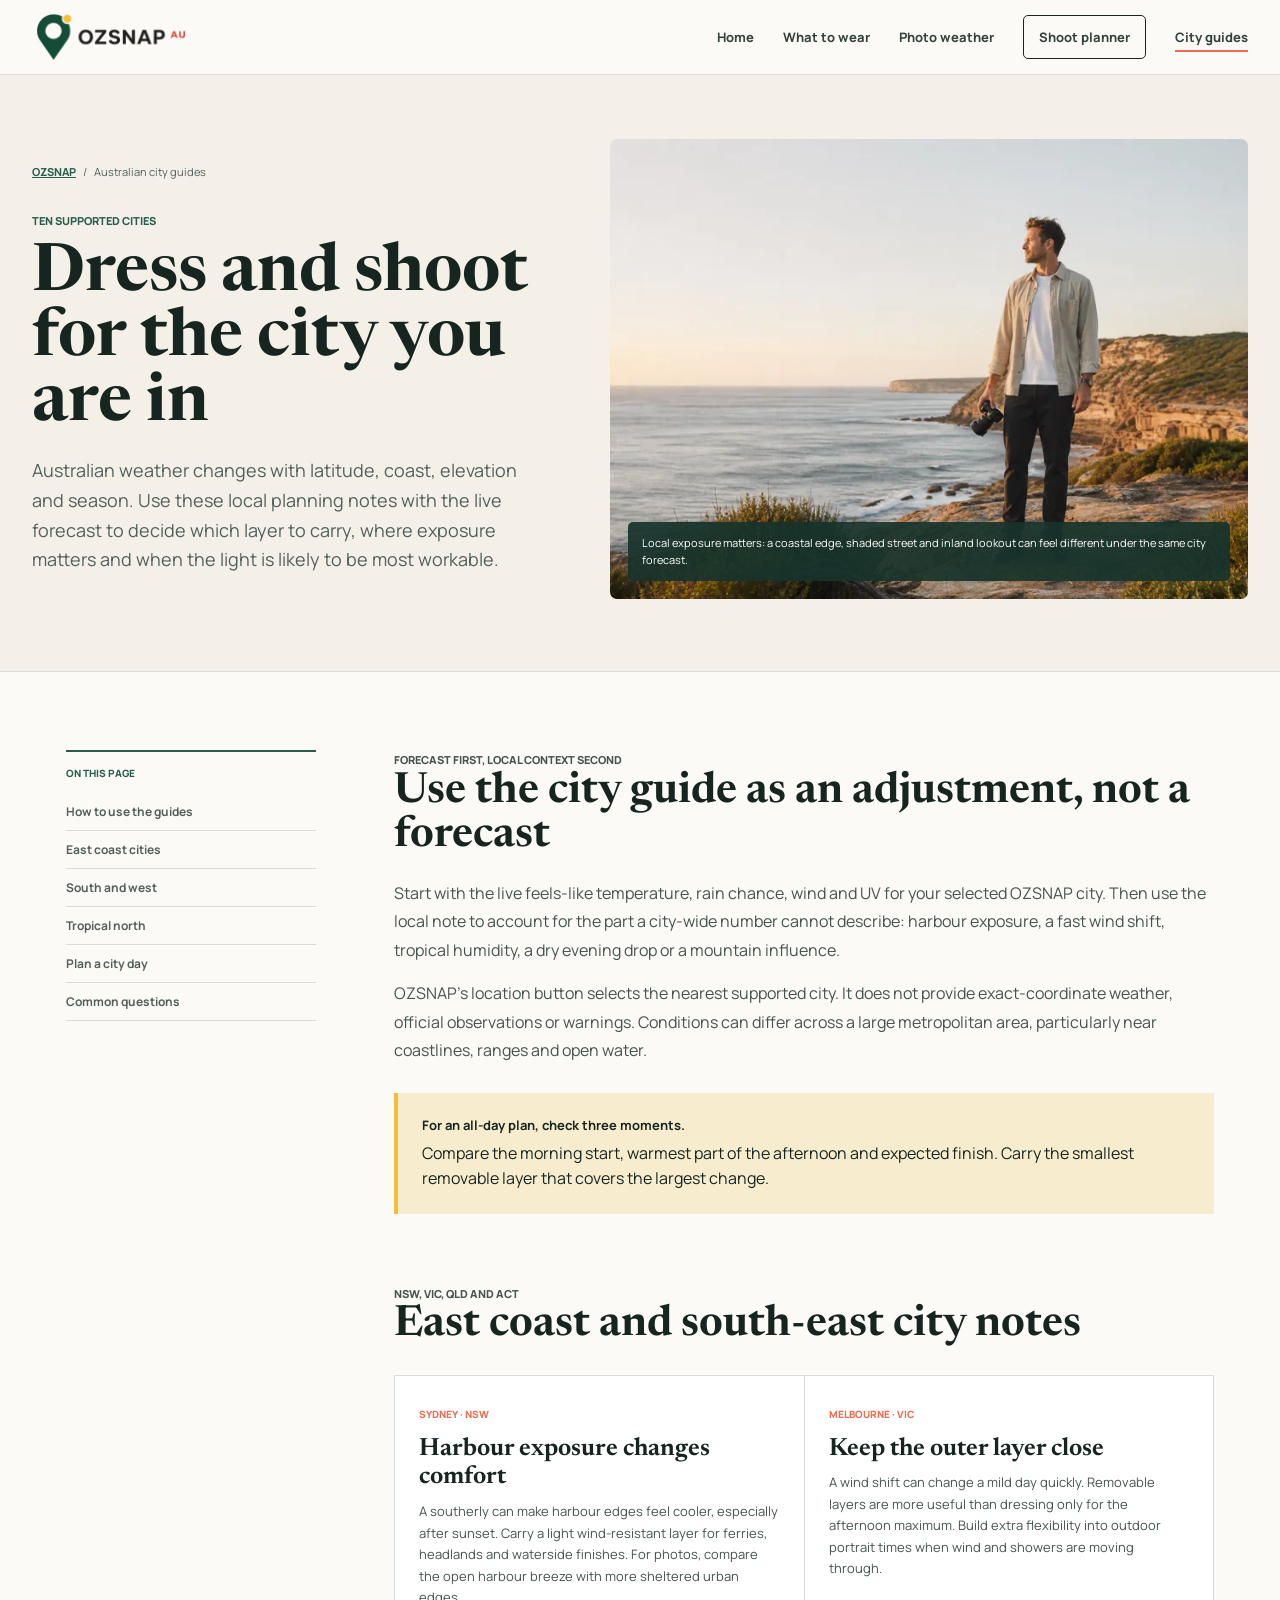
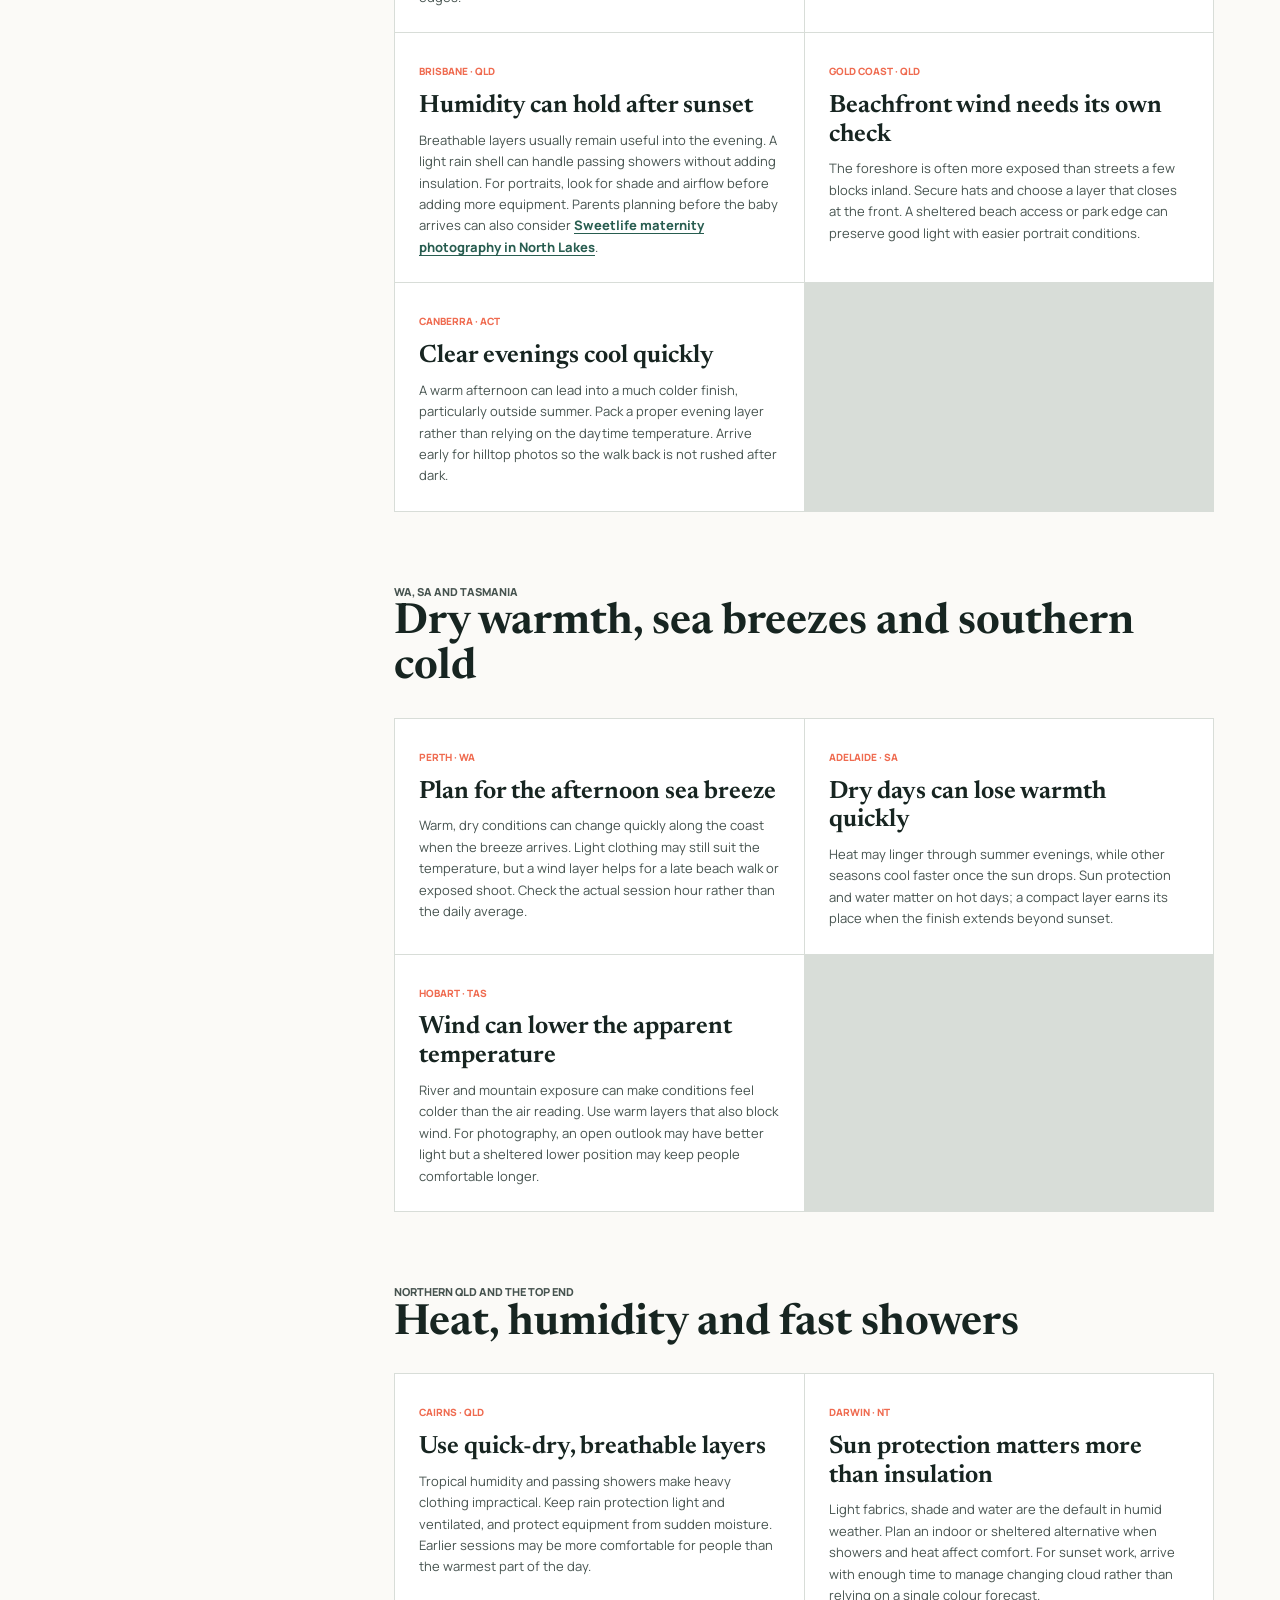
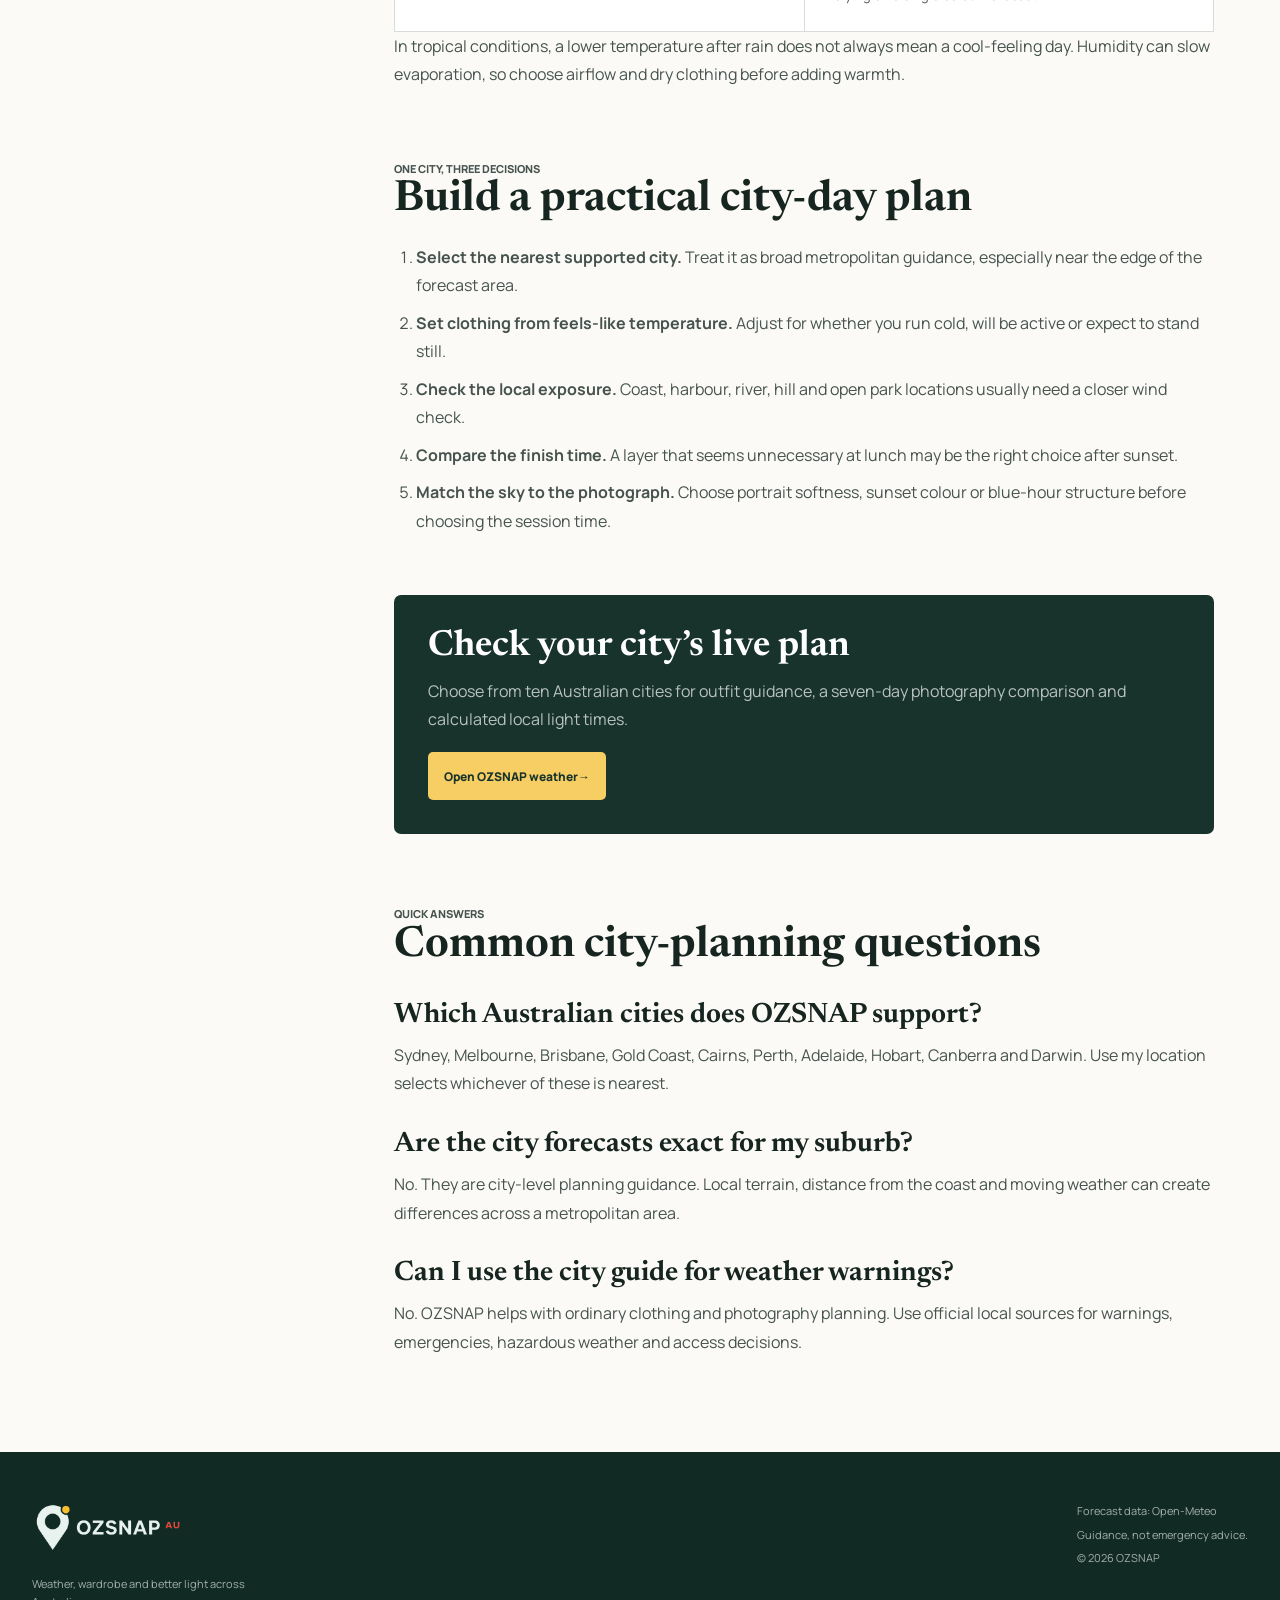
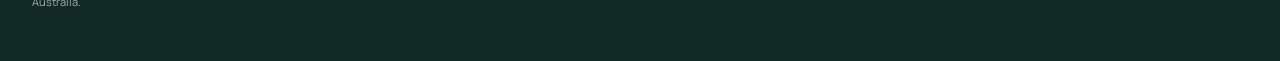
==== commit 177c50b3: "Naturalise Sweetlife location link context" ====
--- a/australia-city-guides/index.html
+++ b/australia-city-guides/index.html
@@ -119,7 +119,7 @@
                     <div class="guide-data-grid">
                         <article><span>Sydney · NSW</span><h3>Harbour exposure changes comfort</h3><p>A southerly can make harbour edges feel cooler, especially after sunset. Carry a light wind-resistant layer for ferries, headlands and waterside finishes. For photos, compare the open harbour breeze with more sheltered urban edges.</p></article>
                         <article><span>Melbourne · VIC</span><h3>Keep the outer layer close</h3><p>A wind shift can change a mild day quickly. Removable layers are more useful than dressing only for the afternoon maximum. Build extra flexibility into outdoor portrait times when wind and showers are moving through.</p></article>
-                        <article><span>Brisbane · QLD</span><h3>Humidity can hold after sunset</h3><p>Breathable layers usually remain useful into the evening. A light rain shell can handle passing showers without adding insulation. For portraits, look for shade and airflow before adding more equipment. Parents planning before the baby arrives can also consider <a href="https://sweetlifephotography.com.au/maternity-photography-brisbane-north-lakes/" target="_blank" rel="noopener noreferrer">maternity photography in Brisbane</a>.</p></article>
+                        <article><span>Brisbane · QLD</span><h3>Humidity can hold after sunset</h3><p>Breathable layers usually remain useful into the evening. A light rain shell can handle passing showers without adding insulation. For portraits, look for shade and airflow before adding more equipment. Parents planning before the baby arrives can also consider <a href="https://sweetlifephotography.com.au/maternity-photography-brisbane-north-lakes/" target="_blank" rel="noopener noreferrer">Sweetlife maternity photography in North Lakes</a>.</p></article>
                         <article><span>Gold Coast · QLD</span><h3>Beachfront wind needs its own check</h3><p>The foreshore is often more exposed than streets a few blocks inland. Secure hats and choose a layer that closes at the front. A sheltered beach access or park edge can preserve good light with easier portrait conditions.</p></article>
                         <article><span>Canberra · ACT</span><h3>Clear evenings cool quickly</h3><p>A warm afternoon can lead into a much colder finish, particularly outside summer. Pack a proper evening layer rather than relying on the daytime temperature. Arrive early for hilltop photos so the walk back is not rushed after dark.</p></article>
                     </div>
